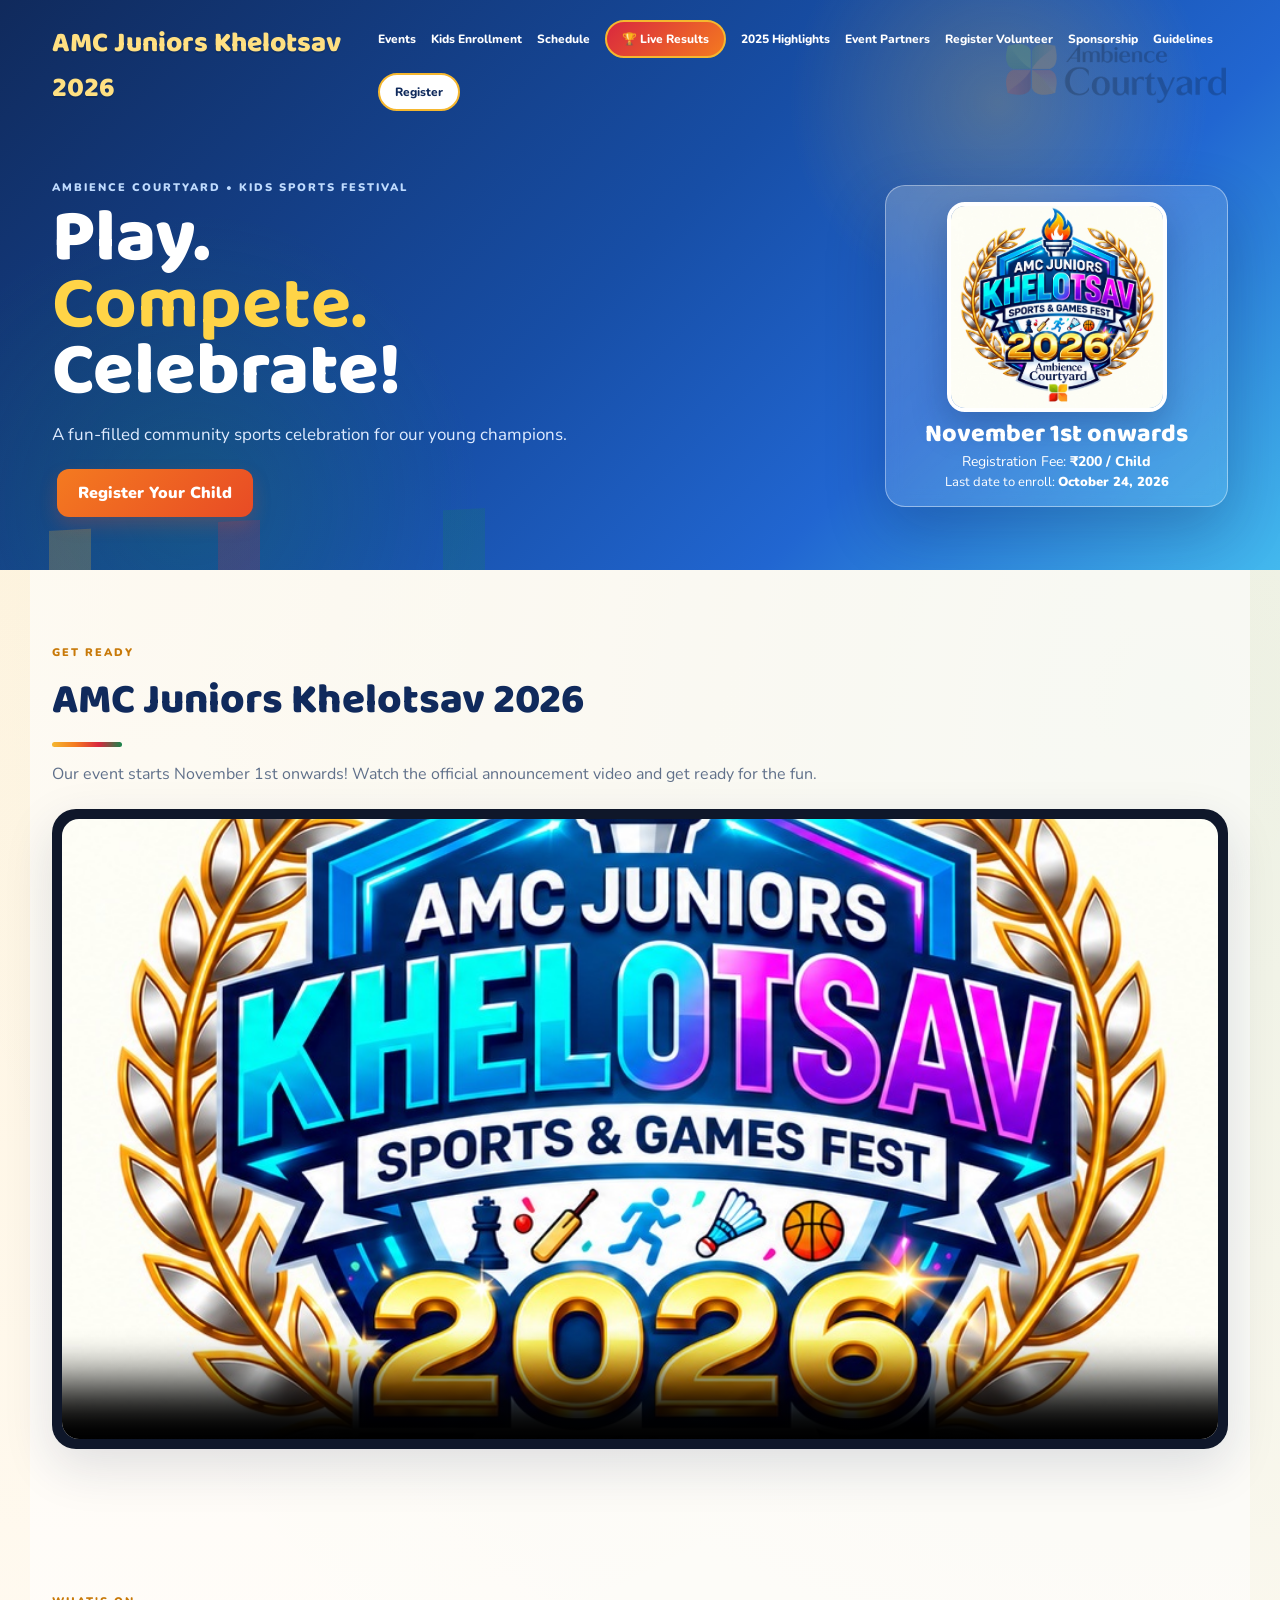
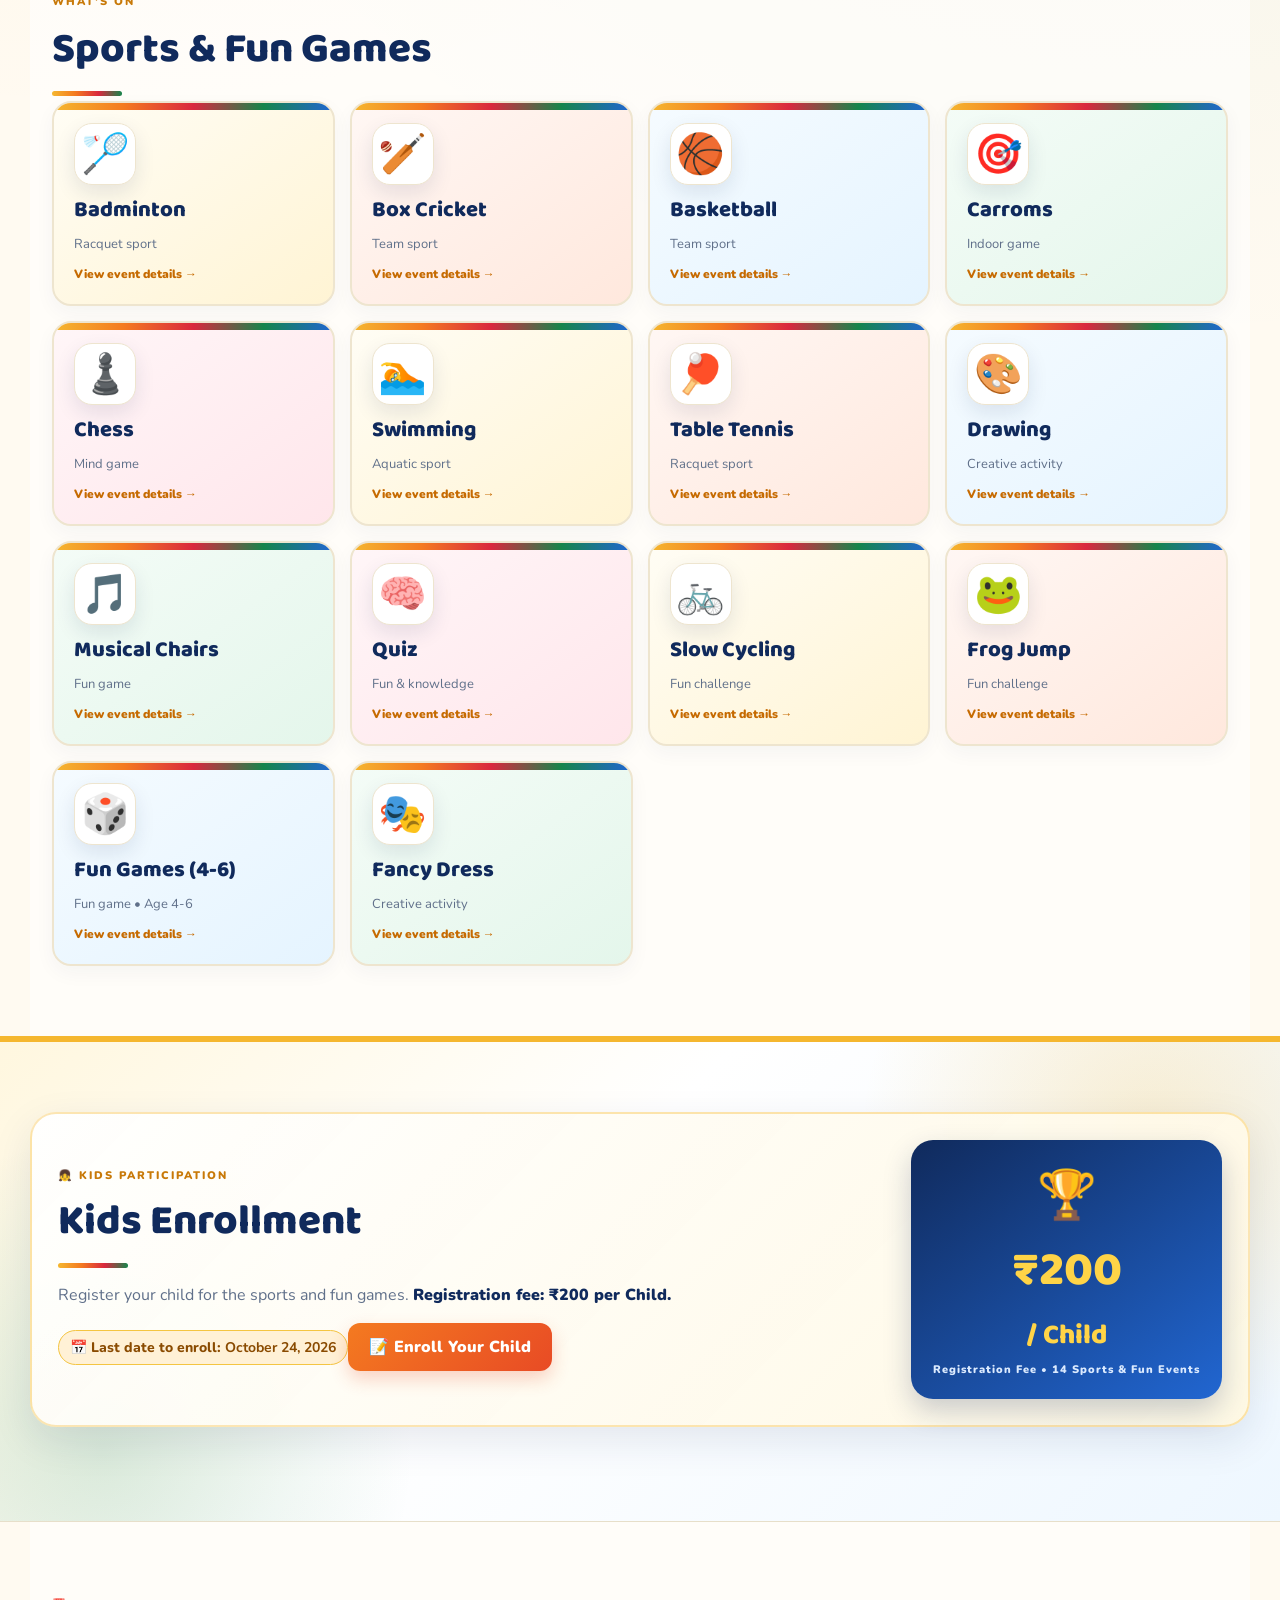
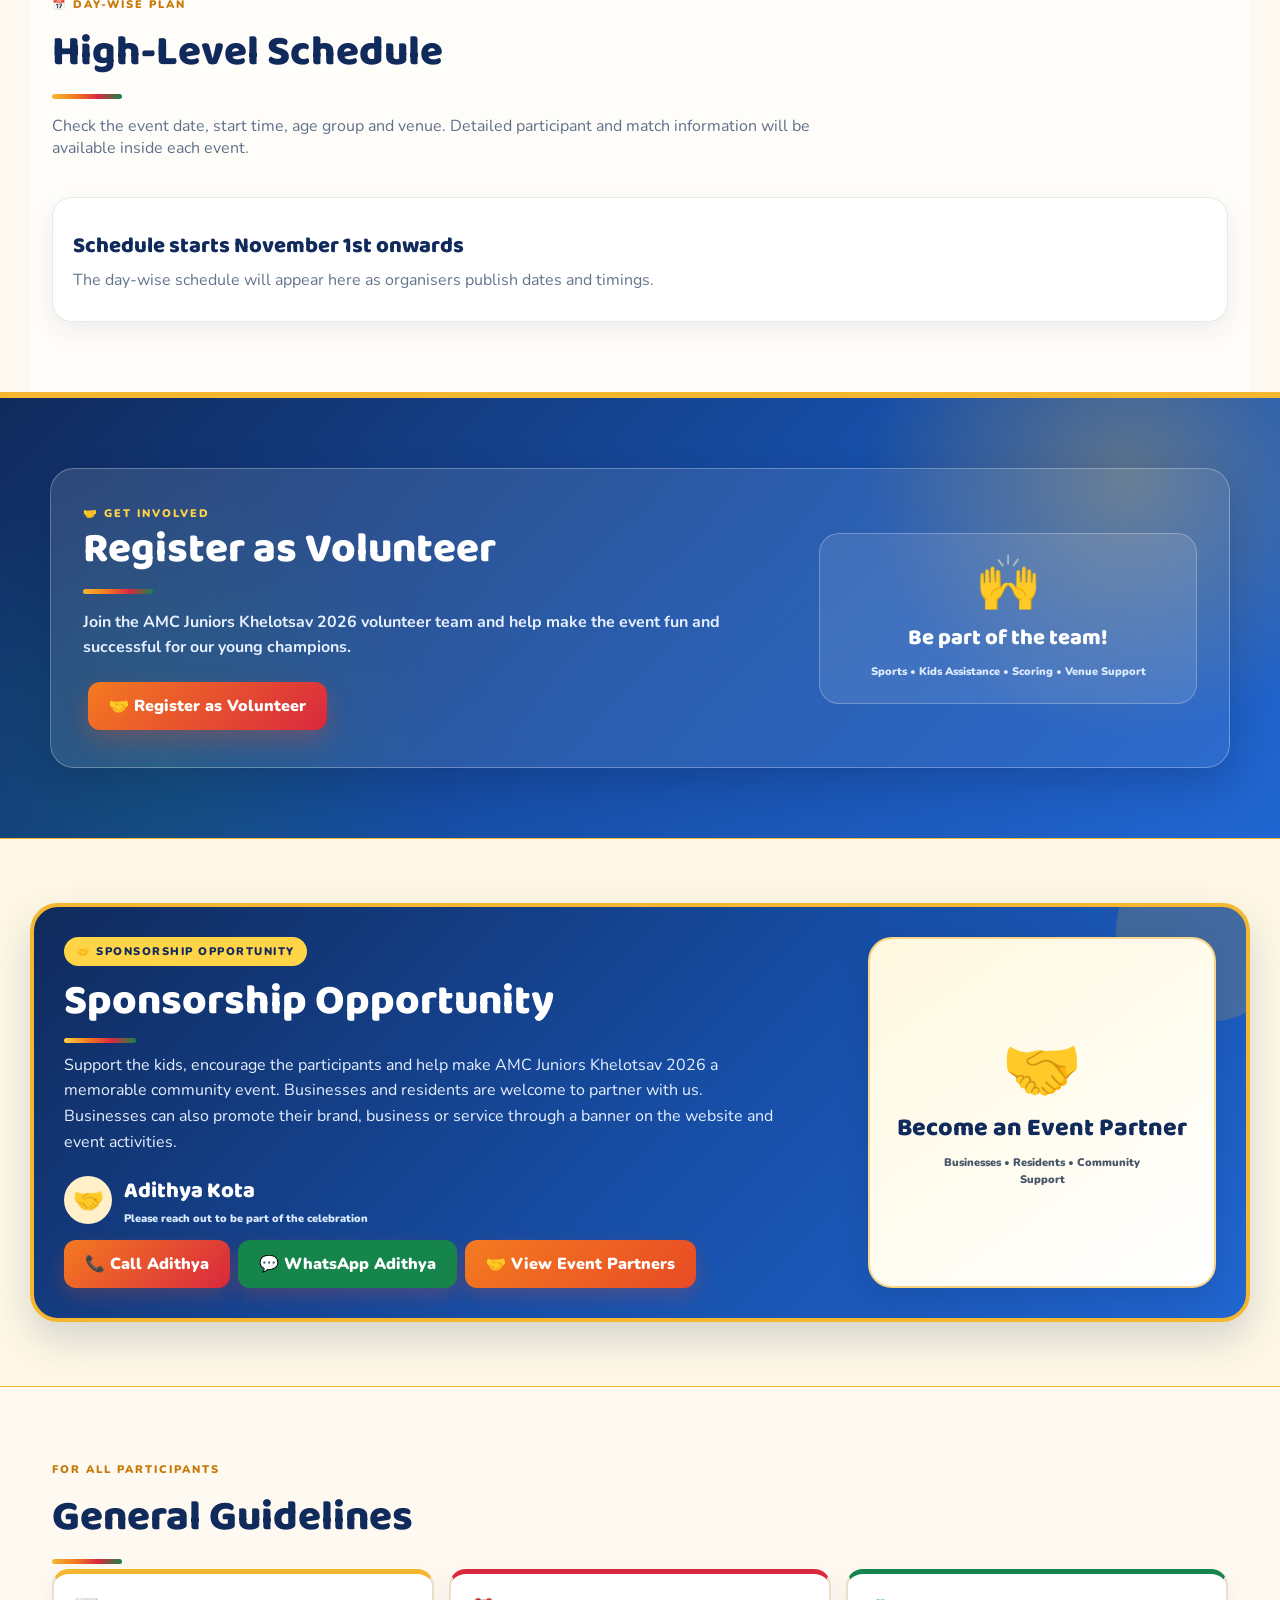
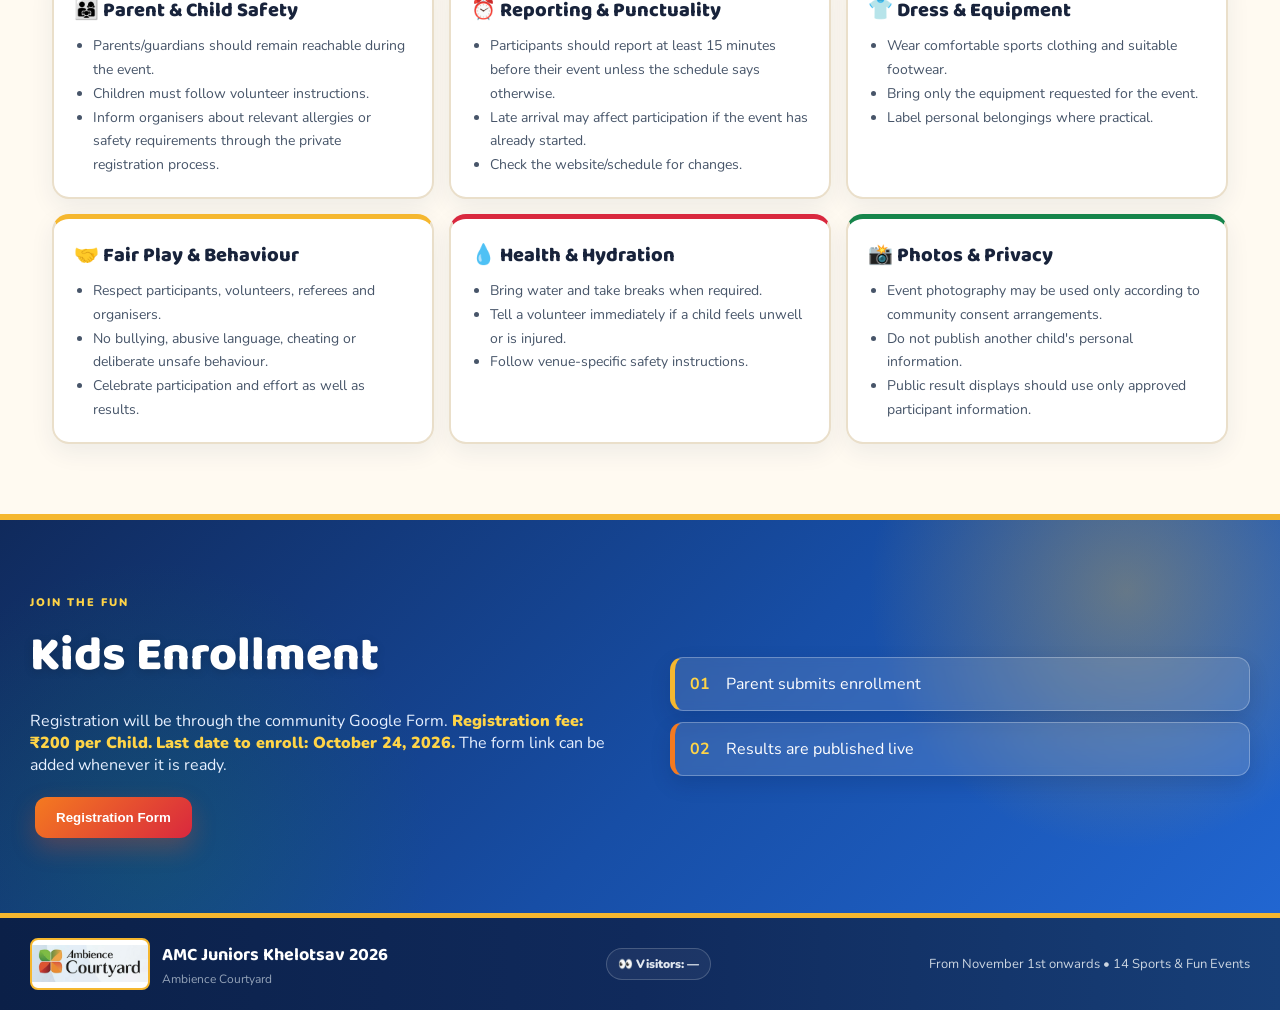
==== index.html @ 3b95ae2a "add preview update" ====
<!doctype html>
<html lang="en"><head>
<link rel="preconnect" href="https://script.google.com" crossorigin>
<link rel="dns-prefetch" href="https://script.google.com"><meta charset="utf-8"><meta name="viewport" content="width=device-width,initial-scale=1">
<link rel="icon" type="image/jpeg" href="assets/event-logo-preview-2026.jpg">
<link rel="apple-touch-icon" href="assets/event-logo-preview-2026.jpg">
<meta name="theme-color" content="#123b73">
<meta property="og:type" content="website">
<meta property="og:site_name" content="AMC Juniors Khelotsav 2026">
<meta property="og:title" content="AMC Juniors Khelotsav 2026">
<meta property="og:description" content="AMC Juniors Khelotsav 2026 — Sports & Games Fest at Ambience Courtyard.">
<meta property="og:image" content="https://ganeshkeethol.github.io/AMC-Juniors-Khelotsav-2026/assets/event-logo-preview-2026.jpg">
<meta property="og:image:type" content="image/jpeg">
<meta property="og:image:alt" content="AMC Juniors Khelotsav 2026 Event Logo">
<meta property="og:image:secure_url" content="https://ganeshkeethol.github.io/AMC-Juniors-Khelotsav-2026/assets/event-logo-preview-2026.jpg">
<meta property="og:image:width" content="1600">
<meta property="og:image:height" content="1130">
<meta property="og:image:alt" content="AMC Juniors Khelotsav 2026 Event Logo">
<meta property="og:image:secure_url" content="https://ganeshkeethol.github.io/AMC-Juniors-Khelotsav-2026/assets/event-logo-preview-2026.jpg">
<meta property="og:image:width" content="1600">
<meta property="og:image:height" content="1130">
<meta name="twitter:card" content="summary_large_image">
<meta name="twitter:title" content="AMC Juniors Khelotsav 2026">
<meta name="twitter:description" content="AMC Juniors Khelotsav 2026 — Sports & Games Fest at Ambience Courtyard.">
<meta name="twitter:image" content="https://ganeshkeethol.github.io/AMC-Juniors-Khelotsav-2026/assets/event-logo-preview-2026.jpg">
<meta name="twitter:image:alt" content="AMC Juniors Khelotsav 2026 Event Logo">
<title>AMC Juniors Khelotsav 2026</title><link rel="stylesheet" href="style.css"><link rel="image_src" href="https://ganeshkeethol.github.io/AMC-Juniors-Khelotsav-2026/assets/event-logo-preview-2026.jpg">
</head>
<body>
<img class="site-floating-logo" src="assets/ambience-courtyard-logo-transparent.png" alt="Ambience Courtyard" aria-hidden="true">
<header class="hero">
<nav><div class="brand"><span>AMC Juniors Khelotsav 2026</span></div><div class="nav">
<a href="#events">Events</a><a href="#enrollments">Kids Enrollment</a><a href="#schedule">Schedule</a><a href="results.html" class="navbtn live-results-nav">🏆 Live Results</a><a href="highlights-2025.html">2025 Highlights</a><a href="partners.html">Event Partners</a><a href="#volunteer-registration">Register Volunteer</a><a href="#sponsorship">Sponsorship</a><a href="#guidelines">Guidelines</a><a href="#register" class="navbtn">Register</a></div><button class="menu-toggle" type="button" aria-label="Open menu" aria-expanded="false" aria-controls="mobile-menu">☰</button></nav>
<div id="mobile-menu" class="mobile-menu" hidden><a href="#events">🎯 Events</a><a href="#enrollments">👧 Kids Enrollment</a><a href="#schedule">📅 Schedule</a><a href="results.html">🏆 Live Results</a><a href="highlights-2025.html">📸 2025 Highlights</a><a href="partners.html">🤝 Event Partners</a><a href="#volunteer-registration">🤝 Register as Volunteer</a><a href="#sponsorship">🏏 Sponsorship</a><a href="#guidelines">🛡️ Guidelines</a><a href="#register">🎟️ Register</a></div>
<div class="hero-inner"><div><p class="eyebrow">AMBIENCE COURTYARD • KIDS SPORTS FESTIVAL</p><h1>Play.<br><b>Compete.</b><br>Celebrate!</h1><p class="lead">A fun-filled community sports celebration for our young champions.</p><div><a class="btn" href="#register">Register Your Child</a></div></div>
<div class="hero-card">
<div class="hero-logo-panel"><img class="hero-logo" src="assets/event-logo.jpg" alt="AMC Juniors Khelotsav event logo"></div>
<div class="hero-info-panel">
<h2 id="event-date-display">From November 1st onwards</h2>
<p class="hero-fee">Registration Fee: <strong><span class="registration-fee-value"></span> / Child</strong></p>
<p class="hero-deadline">Last date to enroll: <strong><span class="enrollment-deadline-value"></span></strong></p>
</div>
</div></div>
</header>
<section class="coming-soon-media"><div class="title"><small>GET READY</small><h2>AMC Juniors Khelotsav 2026</h2><p>Our event starts <span id="event-date-inline">November 1st onwards</span>! Watch the official announcement video and get ready for the fun.</p></div><div class="video-frame"><video autoplay muted loop playsinline controls poster="assets/event-logo.jpg"><source src="assets/coming-soon.mp4" type="video/mp4">Your browser does not support the video tag.</video></div></section>
<main>
<section id="events"><div class="title"><small>WHAT'S ON</small><h2>Sports & Fun Games</h2></div><div id="event-grid" class="grid"></div></section>

<section id="enrollments" class="enrollment-section"><div class="enrollment-banner"><div class="title"><small>👧 KIDS PARTICIPATION</small><h2>Kids Enrollment</h2><p>Register your child for the sports and fun games. <strong class="fee-highlight">Registration fee: <span class="registration-fee-value"></span> per Child.</strong></p><div class="enrollment-deadline">📅 Last date to enroll: <strong class="enrollment-deadline-value"></strong></div><a href="#register" class="btn enrollment-cta">📝 Enroll Your Child</a></div><div class="enrollment-badge"><span>🏆</span><b><span class="registration-fee-value"></span> / Child</b><small>Registration Fee • 14 Sports & Fun Events</small></div></div></section>
<section id="schedule" class="schedule-section">
<div class="title"><small>📅 DAY-WISE PLAN</small><h2>High-Level Schedule</h2><p>Check the event date, start time, age group and venue. Detailed participant and match information will be available inside each event.</p></div>
<div id="schedule-days" class="schedule-days" aria-label="Schedule days"></div>
<div id="schedule-content" class="schedule-content"><div class="schedule-loading">Loading schedule…</div></div>
</section>


<section id="volunteer-registration" class="volunteer-registration-section">
  <div class="volunteer-registration-card">
    <div class="title">
      <small>🤝 GET INVOLVED</small>
      <h2>Register as Volunteer</h2>
      <p>Join the AMC Juniors Khelotsav 2026 volunteer team and help make the event fun and successful for our young champions.</p>
      <a class="btn volunteer-register-btn" href="https://tinyurl.com/volunteerskhelotsav2026" target="_blank" rel="noopener">🤝 Register as Volunteer</a>
    </div>
    <div class="volunteer-registration-badge"><span>🙌</span><b>Be part of the team!</b><small>Sports • Kids Assistance • Scoring • Venue Support</small></div>
  </div>
</section>

<section id="sponsorship" class="sponsorship-section">
  <div class="sponsorship-banner">
    <div class="sponsorship-main">
      <div class="sponsorship-kicker">🤝 SPONSORSHIP OPPORTUNITY</div>
      <h2>Sponsorship Opportunity</h2>
      <p>Support the kids, encourage the participants and help make AMC Juniors Khelotsav 2026 a memorable community event. Businesses and residents are welcome to partner with us. Businesses can also promote their brand, business or service through a banner on the website and event activities.</p>
      <div class="sponsorship-contact"><span class="sponsorship-person-icon">🤝</span><div><strong>Adithya Kota</strong><small>Please reach out to be part of the celebration</small></div></div>
      <div class="sponsorship-actions">
        <a class="btn sponsorship-call" href="tel:+918050076797">📞 Call Adithya</a>
        <a class="btn sponsorship-whatsapp" href="https://wa.me/918050076797?text=Hi%20Adithya%2C%20I%27d%20like%20to%20be%20part%20of%20AMC%20Junior%20Khelotsav%202026%20as%20an%20event%20partner.%20I%27m%20interested%20in%20supporting%20the%20kids%20and%20discussing%20banner%20or%20community%20support%20opportunities." target="_blank" rel="noopener">💬 WhatsApp Adithya</a>
        <a class="btn sponsorship-partners-link" href="partners.html">🤝 View Event Partners</a>
      </div>
    </div>
    <div class="sponsorship-badge"><span>🤝</span><b>Become an Event Partner</b><small>Businesses • Residents • Community Support</small></div>
  </div>
</section>

<section id="guidelines"><div class="title"><small>FOR ALL PARTICIPANTS</small><h2>General Guidelines</h2></div><div id="guideline-grid" class="guide-grid"></div></section>





<section id="register" class="register"><div><small>JOIN THE FUN</small><h2>Kids Enrollment</h2><p>Registration will be through the community Google Form. <strong class="fee-highlight-light">Registration fee: <span class="registration-fee-value"></span> per Child.</strong> <strong class="enrollment-deadline-light">Last date to enroll: <span class="enrollment-deadline-light-value"></span>.</strong> The form link can be added whenever it is ready.</p><button id="form-btn" class="btn">Registration Form</button></div><div class="steps"><div><b>01</b> Parent submits enrollment</div><div><b>02</b> Results are published live</div></div></section>
</main>
<footer><div class="footer-brand"><img src="assets/apartment-logo.jpg" alt="Ambience Courtyard logo"><div><b>AMC Juniors Khelotsav 2026</b><span>Ambience Courtyard</span></div></div><span id="visitor-count" class="visitor-count" aria-label="Site visitor count">👀 Visitors: …</span><span>From <span id="footer-event-date">November 1st onwards</span> • 14 Sports & Fun Events</span></footer>
<script src="config.js"></script><script src="app.js"></script><script>

/* Dynamic registration fee: always reads CONFIG.registrationFee */
(function () {
  function updateRegistrationFee() {
    var fee = (window.CONFIG && window.CONFIG.registrationFee != null)
      ? window.CONFIG.registrationFee
      : 200;
    document.querySelectorAll('.registration-fee-value').forEach(function (el) {
      el.textContent = '₹' + fee;
    });
    document.querySelectorAll('[data-registration-fee]').forEach(function (el) {
      el.textContent = '₹' + fee;
    });
  }
  if (document.readyState === 'loading') {
    document.addEventListener('DOMContentLoaded', updateRegistrationFee);
  } else {
    updateRegistrationFee();
  }
  window.updateRegistrationFee = updateRegistrationFee;
})();

</script>
<script src="visitor-counter.js"></script>
</body></html>
---- style.css ----
@import url('https://fonts.googleapis.com/css2?family=Baloo+2:wght@600;700;800&family=Nunito:wght@500;700;800&display=swap');
:root{--navy:#172554;--blue:#2563eb;--sky:#38bdf8;--orange:#f97316;--yellow:#fde047;--green:#16a34a;--cream:#fffaf0;--ink:#172033;--muted:#64748b;--border:#e2e8f0}
*{box-sizing:border-box}html{scroll-behavior:smooth}body{margin:0;background:var(--cream);color:var(--ink);font-family:Nunito,Arial,sans-serif}a{text-decoration:none;color:inherit}
.hero{background:linear-gradient(135deg,#172554,#2563eb 58%,#38bdf8);color:#fff;overflow:hidden}nav{max-width:1220px;margin:auto;padding:20px 22px;display:flex;justify-content:space-between;align-items:center}.brand{font:800 28px 'Baloo 2';display:flex;align-items:center;gap:10px}.brand img{width:46px;height:46px;object-fit:cover;border-radius:10px;background:#fff}.brand .apartment-brand-logo{width:46px;height:46px;object-fit:contain;border-radius:10px;padding:3px}.brand span{color:var(--yellow)}.nav{display:flex;gap:15px;align-items:center;font-weight:800;font-size:12px;flex-wrap:wrap}.navbtn{background:#fff;color:var(--navy);padding:9px 15px;border-radius:30px}
.hero-inner{max-width:1220px;margin:auto;padding:70px 22px 90px;display:grid;grid-template-columns:1.4fr .6fr;gap:60px;align-items:center}.eyebrow,section small{font-size:11px;letter-spacing:2px;font-weight:900;color:var(--blue)}.hero .eyebrow{color:#bfdbfe}.hero h1{font:800 clamp(58px,8vw,94px)/.82 'Baloo 2';margin:18px 0 24px}.hero h1 b{color:var(--yellow)}.lead{font-size:19px;color:#e0ecff;line-height:1.6;max-width:600px}.btn{display:inline-block;background:var(--orange);color:#fff;border:0;border-radius:12px;padding:13px 21px;font-weight:900;cursor:pointer;margin:5px}.outline{background:transparent;border:1px solid #ffffff66}.hero-card{background:#ffffff18;border:1px solid #ffffff44;border-radius:26px;padding:28px}.cup{font-size:58px}.hero-logo{width:100%;max-width:310px;display:block;margin:0 auto 18px;border-radius:18px;background:#fff}.hero-card h2{font:800 32px 'Baloo 2';margin:5px 0}.hero-card small{color:#bfdbfe}
.coming-soon-media{max-width:1220px;background:#fff}.video-frame{margin-top:24px;background:#0f172a;border-radius:24px;padding:10px;box-shadow:0 18px 50px #17255422;overflow:hidden}.video-frame video{display:block;width:100%;max-height:620px;object-fit:cover;border-radius:17px}section{max-width:1220px;margin:auto;padding:70px 22px}.grey{max-width:none;background:#f1f5f9;padding-left:max(22px,calc((100% - 1220px)/2));padding-right:max(22px,calc((100% - 1220px)/2))}.blue{max-width:none;background:#eff6ff;padding-left:max(22px,calc((100% - 1220px)/2));padding-right:max(22px,calc((100% - 1220px)/2))}.title h2{font:800 42px 'Baloo 2';margin:5px 0}.title p{color:var(--muted);max-width:800px}.grid{display:grid;grid-template-columns:repeat(4,1fr);gap:15px}.card{background:#fff;border:1px solid var(--border);border-radius:19px;padding:20px;box-shadow:0 7px 20px #1725540b}.card .emoji{font-size:39px}.card h3{font:800 22px 'Baloo 2';margin:7px 0}.card p{font-size:13px;color:var(--muted);margin:0}.table{overflow:auto;background:#fff;border:1px solid var(--border);border-radius:17px}.table table{width:100%;border-collapse:collapse;min-width:800px}.table th,.table td{padding:13px 15px;border-bottom:1px solid #edf2f7;text-align:left;font-size:13px}.table th{font-size:10px;letter-spacing:1px;text-transform:uppercase;color:var(--muted);background:#f8fafc}.filters{display:flex;gap:8px;margin-bottom:16px}.filters button{border:1px solid var(--border);background:#fff;padding:8px 14px;border-radius:20px;font-weight:800;cursor:pointer}.filters button.active{background:var(--navy);color:#fff}.guide-grid{display:grid;grid-template-columns:repeat(3,1fr);gap:15px}.guide{background:#fff;border:1px solid var(--border);border-radius:17px;padding:20px}.guide h3{font:800 20px 'Baloo 2';margin:0 0 8px}.guide ul,.rule ul{padding-left:19px;margin:0;color:#475569;font-size:14px;line-height:1.7}.rules-grid{display:grid;grid-template-columns:repeat(2,1fr);gap:15px}.rule{background:#fff;border:1px solid var(--border);border-radius:17px;padding:0;overflow:hidden}.rule summary{list-style:none;cursor:pointer;display:flex;align-items:center;justify-content:space-between;gap:10px;padding:16px 18px;font:800 22px/1.1 'Baloo 2';color:var(--navy);}.rule summary::-webkit-details-marker{display:none}.rule summary::marker{display:none}.rule-summary-title{display:flex;align-items:center;gap:10px;min-width:0}.rule-summary-title>span:last-child{overflow-wrap:anywhere}.rule-summary-icon{width:32px;height:32px;border-radius:50%;display:grid;place-items:center;background:#fff3c4;font-size:17px;flex:0 0 32px}.rule-toggle{width:28px;height:28px;border-radius:50%;display:grid;place-items:center;background:#fff3c4;color:#b86b00;font:900 18px/1 Arial;flex:0 0 28px}.rule[open] .rule-toggle{transform:rotate(45deg)}.rule-body{padding:0 18px 17px}.rule-body ul{margin:0;padding-left:19px;color:#475569;font-size:13px;line-height:1.6}.rule-body .card-link{margin-top:10px}.results-head{display:flex;justify-content:space-between;align-items:center}.live{background:#fee2e2;color:#b91c1c;padding:9px 13px;border-radius:30px;font-size:11px;font-weight:900}.stats{display:grid;grid-template-columns:repeat(4,1fr);gap:13px;margin:20px 0}.stats div{background:#fff;border:1px solid var(--border);border-radius:15px;padding:18px}.stats b{display:block;font:800 28px 'Baloo 2';color:var(--blue)}.stats span{font-size:12px;color:var(--muted)}.register{max-width:none;background:var(--navy);color:#fff;display:grid;grid-template-columns:1fr 1fr;gap:60px;padding-left:max(22px,calc((100% - 1220px)/2));padding-right:max(22px,calc((100% - 1220px)/2))}.register small{color:#93c5fd}.register h2{font:800 48px 'Baloo 2';margin:5px 0}.register p{color:#dbeafe}.steps{display:flex;flex-direction:column;gap:11px;justify-content:center}.steps div{padding:15px;background:#ffffff10;border:1px solid #ffffff20;border-radius:13px}.steps b{color:var(--yellow);margin-right:12px}footer{background:#0f172a;color:#cbd5e1;padding:20px max(22px,calc((100% - 1220px)/2));display:flex;justify-content:space-between;align-items:center;gap:20px;font-size:13px}.footer-brand{display:flex;align-items:center;gap:12px}.footer-brand img{width:120px;height:52px;object-fit:contain;border-radius:8px;background:#fff}.footer-brand div{display:flex;flex-direction:column;gap:2px}.footer-brand b{color:#fff;font-family:'Baloo 2';font-size:18px}.footer-brand span{font-size:12px;color:#94a3b8}
@media(max-width:950px){.nav{display:none}.hero-inner{grid-template-columns:1fr}.grid{grid-template-columns:repeat(2,1fr)}.guide-grid{grid-template-columns:1fr 1fr}.rules-grid{grid-template-columns:1fr}.register{grid-template-columns:1fr}.stats{grid-template-columns:repeat(2,1fr)}}@media(max-width:550px){.brand img{width:38px;height:38px}.brand .apartment-brand-logo{width:38px;height:38px}.brand span{font-size:18px}.hero-logo{max-width:220px}.footer-brand img{width:100px;height:44px}footer{flex-direction:column;align-items:flex-start}.coming-soon-media{padding-top:48px;padding-bottom:48px}.grid,.guide-grid{grid-template-columns:1fr}.hero h1{font-size:52px;line-height:.86;margin:12px 0 18px}.hero .lead{font-size:16px;line-height:1.45;max-width:500px}.hero .eyebrow{font-size:10px;letter-spacing:1.7px}.hero .btn{font-size:14px;padding:11px 18px}.stats{grid-template-columns:1fr}.register h2{font-size:34px}}
.event-card,.event-rule{display:block;color:inherit;position:relative;transition:transform .18s ease,box-shadow .18s ease,border-color .18s ease}.event-card:hover,.event-rule:hover{transform:translateY(-3px);box-shadow:0 12px 28px #17255418;border-color:#93c5fd}.card-link{display:inline-block;margin-top:13px;color:var(--blue);font-size:12px;font-weight:900}.subhero{background:linear-gradient(135deg,#172554,#2563eb 58%,#38bdf8);color:#fff}.subhero nav{max-width:1220px}.back-link{background:#ffffff18;border:1px solid #ffffff44;padding:9px 14px;border-radius:22px;font-weight:900;font-size:13px}.event-hero{max-width:1220px;margin:auto;padding:60px 22px 70px;display:flex;justify-content:space-between;gap:30px;align-items:center}.event-hero h1{font:800 clamp(48px,7vw,78px)/.95 'Baloo 2';margin:10px 0}.event-hero .lead{margin:0}.event-badge{min-width:210px;padding:25px;border-radius:24px;background:#ffffff18;border:1px solid #ffffff44;text-align:center;display:flex;flex-direction:column;gap:5px}.event-badge span{font-size:56px}.event-badge b{font:800 22px 'Baloo 2';color:var(--yellow)}.event-badge small{color:#dbeafe}.spoc-card{display:flex;align-items:center;gap:20px;background:#fff;border:1px solid var(--border);border-radius:20px;padding:22px;box-shadow:0 8px 24px #1725540b}.spoc-icon{width:62px;height:62px;border-radius:50%;display:grid;place-items:center;background:#eff6ff;font-size:30px}.spoc-card h3{font:800 25px 'Baloo 2';margin:0}.spoc-card p{margin:5px 0;color:var(--muted)}.rules-single{display:grid;grid-template-columns:repeat(2,1fr);gap:13px}.rules-single .rule{display:flex;gap:14px;align-items:flex-start}.rules-single .rule>b{width:30px;height:30px;flex:0 0 30px;display:grid;place-items:center;background:#dbeafe;color:var(--blue);border-radius:50%;font-weight:900}.quick-links{display:grid;grid-template-columns:repeat(4,1fr);gap:13px}.quick-links a{background:#fff;border:1px solid var(--border);border-radius:15px;padding:18px;font-weight:900;color:var(--navy)}@media(max-width:700px){.event-hero{flex-direction:column;align-items:flex-start}.event-badge{width:100%}.rules-single,.quick-links{grid-template-columns:1fr}}


.rules-docs-wrap{margin-top:28px;padding:20px;border:1px solid var(--line,#dfe5ee);border-radius:18px;background:#fff}.rules-docs-wrap h3{margin:0 0 12px}.rules-docs{display:grid;gap:12px}.rules-doc{display:flex;align-items:center;gap:14px;padding:14px;border:1px solid #e6eaf0;border-radius:14px;background:#fafbfc}.doc-icon{font-size:28px}.doc-info{display:flex;flex-direction:column;gap:4px;flex:1;min-width:0}.doc-info b{overflow-wrap:anywhere}.doc-info span,.doc-note,.doc-empty{color:#6b7280;font-size:.9rem}.doc-actions{display:flex;gap:8px;flex-wrap:wrap}.doc-btn{display:inline-flex;align-items:center;justify-content:center;padding:9px 14px;border-radius:10px;background:#172554;color:#fff;text-decoration:none;font-weight:700}.doc-btn.secondary{background:#e8eefc;color:#172554}.doc-note{margin:12px 0 0}.doc-empty{padding:12px;border:1px dashed #cfd6e2;border-radius:12px}
@media(max-width:650px){.rules-doc{align-items:flex-start;flex-wrap:wrap}.doc-actions{width:100%}.doc-btn{flex:1}}


.reference-grid{display:grid;grid-template-columns:repeat(auto-fit,minmax(260px,1fr));gap:14px}.reference-card,.reference-row{display:flex;align-items:center;gap:14px;padding:16px;border:1px solid var(--line,#e5e7eb);border-radius:16px;background:#fff;text-decoration:none;color:inherit}.reference-card{justify-content:flex-start}.reference-card>div:nth-child(2),.reference-info{flex:1;min-width:0}.reference-card span,.reference-info span{display:block;color:#6b7280;font-size:.85rem;margin-top:4px}.reference-card strong{white-space:nowrap}.reference-icon{font-size:1.6rem}.references-list{display:grid;gap:12px}.reference-row .doc-btn{white-space:nowrap}.rules-docs-wrap{margin-top:24px}
@media(max-width:700px){.reference-card,.reference-row{align-items:flex-start}.reference-card strong{margin-left:auto}.reference-row .doc-btn{margin-left:auto}}


.volunteer-nav{white-space:nowrap;}
.volunteer-register{display:inline-block;margin-top:12px;}
@media(max-width:800px){.volunteer-nav{display:none;}}


/* Mobile navigation menu */
.hero,.subhero{position:relative}
.hero nav,.hero .hero-inner{position:relative;z-index:2}

.menu-toggle{display:none;border:1px solid #ffffff55;background:#ffffff18;color:#fff;width:44px;height:44px;border-radius:12px;font-size:24px;line-height:1;cursor:pointer;align-items:center;justify-content:center;font-weight:900}
.mobile-menu{display:none;position:absolute;z-index:1000;top:72px;left:16px;right:16px;padding:10px;background:#ffffff;border:1px solid #dbe4ef;border-radius:18px;box-shadow:0 18px 45px #1725542b}
.mobile-menu a{display:block;padding:13px 14px;border-radius:12px;color:#172554;text-decoration:none;font-weight:800;font-size:14px}
.mobile-menu a:hover,.mobile-menu a:focus{background:#eff6ff}
.mobile-menu[hidden]{display:none}
.subnav-actions{display:flex;align-items:center;gap:10px}
@media(max-width:950px){
  .menu-toggle{display:flex}
  nav{position:relative}
  .nav{display:none}
  .mobile-menu:not([hidden]){display:block}
}
@media(max-width:550px){
  .mobile-menu{top:68px;left:10px;right:10px}
  .back-link{font-size:12px;padding:8px 11px}
  .subnav-actions .menu-toggle{width:42px;height:42px}
}


/* =========================================================
   AMC JUNIOR KHELOSTAV — EVENT-LOGO COLOR THEME
   Inspired by the event logo: navy, royal blue, gold,
   saffron/orange, red and green with bright white cards.
   ========================================================= */
:root{
  --navy:#102a5c;
  --royal:#174ea6;
  --blue:#2166d1;
  --sky:#43b9ee;
  --gold:#f5b72f;
  --gold-soft:#fff3c4;
  --saffron:#f47a20;
  --red:#d9283e;
  --green:#16854b;
  --green-soft:#e9f7ef;
  --cream:#fffaf1;
  --ink:#18233b;
  --muted:#60708a;
  --border:#e7dfca;
}

body{
  background:
    radial-gradient(circle at 8% 8%,rgba(245,183,47,.10),transparent 23%),
    radial-gradient(circle at 92% 12%,rgba(22,133,75,.08),transparent 24%),
    var(--cream);
}

.hero,.subhero{
  background:
    radial-gradient(circle at 78% 18%,rgba(245,183,47,.24),transparent 19%),
    radial-gradient(circle at 15% 88%,rgba(22,133,75,.22),transparent 24%),
    linear-gradient(135deg,#102a5c 0%,#174ea6 48%,#2166d1 72%,#43b9ee 100%);
  position:relative;
}
.subhero > *{position:relative;z-index:1;}
.hero::after,.subhero::after{
  content:"";
  position:absolute;
  inset:auto -5% -80px -5%;
  height:150px;
  background:linear-gradient(90deg,transparent 0 8%,rgba(245,183,47,.65) 8% 11%,transparent 11% 20%,rgba(217,40,62,.55) 20% 23%,transparent 23% 36%,rgba(22,133,75,.55) 36% 39%,transparent 39% 100%);
  opacity:.35;
  transform:skewY(-3deg);
  pointer-events:none;
}

.brand span{color:#ffe082;text-shadow:0 2px 0 rgba(0,0,0,.12)}
.hero h1 b{color:#ffd447}
.hero-card{
  background:linear-gradient(145deg,rgba(255,255,255,.20),rgba(255,255,255,.08));
  border:1px solid rgba(255,255,255,.40);
  box-shadow:0 24px 60px rgba(7,25,66,.24);
  backdrop-filter:blur(8px);
}
.hero-logo{border:6px solid #fff;box-shadow:0 15px 35px rgba(7,25,66,.25)}

.btn{
  background:linear-gradient(135deg,#f47a20,#e84b25);
  box-shadow:0 8px 18px rgba(228,75,37,.24);
}
.btn:hover{transform:translateY(-1px);filter:saturate(1.08)}
.outline{box-shadow:none}
.navbtn{border:2px solid #f5b72f;color:#102a5c}

section{position:relative}
section:nth-of-type(odd){background:rgba(255,255,255,.60)}
.grey{background:linear-gradient(135deg,#fff8e8,#f5f8ff)!important}
.blue{background:linear-gradient(135deg,#eef8ff,#eefaf3)!important}
.title small{color:#c87908}
.title h2{color:#102a5c}
.title h2::after{
  content:"";
  display:block;
  width:70px;
  height:5px;
  margin-top:8px;
  border-radius:20px;
  background:linear-gradient(90deg,#f5b72f,#f47a20,#d9283e,#16854b);
}

/* Bright event cards */
.event-card{
  overflow:hidden;
  min-height:190px;
  border:2px solid #eee5cf;
  background:#fff;
}
.event-card::before{
  content:"";
  position:absolute;
  top:0;left:0;right:0;height:7px;
  background:linear-gradient(90deg,#f5b72f,#f47a20,#d9283e,#16854b,#2166d1);
}
.event-card:nth-child(5n+1){background:linear-gradient(145deg,#fffdf5,#fff4d4)}
.event-card:nth-child(5n+2){background:linear-gradient(145deg,#fff7f4,#ffe8dd)}
.event-card:nth-child(5n+3){background:linear-gradient(145deg,#f5fbff,#e5f4ff)}
.event-card:nth-child(5n+4){background:linear-gradient(145deg,#f4fcf7,#e4f6eb)}
.event-card:nth-child(5n+5){background:linear-gradient(145deg,#fff6f8,#ffe6eb)}
.event-card .emoji{display:inline-grid;place-items:center;width:62px;height:62px;border-radius:18px;background:#fff;box-shadow:0 8px 20px rgba(16,42,92,.10);border:1px solid #eee5cf}
.event-card h3{color:#102a5c}
.card-link{color:#c66a00}
.event-card:hover{box-shadow:0 16px 34px rgba(16,42,92,.15);border-color:#f5b72f}

/* Tables */
.table{border:2px solid #eadfca;box-shadow:0 10px 28px rgba(16,42,92,.07)}
.table th{color:#fff;background:linear-gradient(90deg,#102a5c,#174ea6)}
.table tr:nth-child(even) td{background:#fffaf0}
.table tr:hover td{background:#fff4d6}

.filters button.active{background:linear-gradient(135deg,#174ea6,#2166d1);border-color:#174ea6}
.filters button:hover{border-color:#f5b72f;background:#fff8df}

.stats div{border:2px solid #eadfca;background:linear-gradient(145deg,#fff,#fff8e8)}
.stats div:nth-child(2){background:linear-gradient(145deg,#f1fbf5,#e5f6ec)}
.stats div:nth-child(3){background:linear-gradient(145deg,#fff8f2,#ffece1)}
.stats div:nth-child(4){background:linear-gradient(145deg,#f2f8ff,#e4f1ff)}
.stats b{color:#174ea6}

.guide,.rule,.spoc-card,.quick-links a,.reference-card,.reference-row,.rules-docs-wrap{
  border:2px solid #eadfca;
  box-shadow:0 8px 24px rgba(16,42,92,.07);
}
.guide:nth-child(3n+1){border-top:5px solid #f5b72f}
.guide:nth-child(3n+2){border-top:5px solid #d9283e}
.guide:nth-child(3n+3){border-top:5px solid #16854b}
.rule:nth-child(4n+1){border-top:5px solid #2166d1}
.rule:nth-child(4n+2){border-top:5px solid #f47a20}
.rule:nth-child(4n+3){border-top:5px solid #16854b}
.rule:nth-child(4n+4){border-top:5px solid #d9283e}

.live{background:#fff0f2;color:#c51f35;border:1px solid #f4b1bc;box-shadow:0 4px 12px rgba(217,40,62,.10)}

.register{
  background:
    radial-gradient(circle at 90% 20%,rgba(245,183,47,.28),transparent 20%),
    radial-gradient(circle at 10% 80%,rgba(22,133,75,.20),transparent 22%),
    linear-gradient(135deg,#102a5c,#174ea6);
}
.steps div{background:rgba(255,255,255,.10);border-color:rgba(245,183,47,.30)}
.steps div:nth-child(2){border-left:4px solid #f5b72f}
.steps div:nth-child(3){border-left:4px solid #d9283e}
.steps div:nth-child(4){border-left:4px solid #16854b}
.steps b{color:#ffd447}

footer{background:linear-gradient(90deg,#0b2048,#102a5c,#173f78);border-top:5px solid #f5b72f}
.footer-brand img{border:2px solid #f5b72f}

/* Mobile menu */
.mobile-menu{
  background:linear-gradient(145deg,#fffdf8,#f4f9ff);
  border:2px solid #f5b72f;
  box-shadow:0 20px 50px rgba(16,42,92,.24);
}
.mobile-menu a{color:#102a5c;border-left:4px solid transparent}
.mobile-menu a:nth-child(4n+1){border-left-color:#2166d1}
.mobile-menu a:nth-child(4n+2){border-left-color:#f47a20}
.mobile-menu a:nth-child(4n+3){border-left-color:#16854b}
.mobile-menu a:nth-child(4n+4){border-left-color:#d9283e}
.mobile-menu a:hover,.mobile-menu a:focus{background:#fff0c9}
.menu-toggle{background:linear-gradient(135deg,#f5b72f,#f47a20);border-color:#fff;color:#102a5c;box-shadow:0 6px 16px rgba(0,0,0,.16)}

/* Event detail page */
.event-badge{background:linear-gradient(145deg,rgba(245,183,47,.22),rgba(255,255,255,.08));border-color:rgba(245,183,47,.50);box-shadow:0 18px 40px rgba(7,25,66,.20)}
.event-badge b{color:#ffd447}
.spoс-icon,.spoc-icon{background:#fff3c4}
.rules-single .rule>b{background:#fff3c4;color:#c66a00}
.quick-links a:hover{border-color:#f5b72f;transform:translateY(-2px);box-shadow:0 12px 26px rgba(16,42,92,.12)}
.doc-btn{background:linear-gradient(135deg,#174ea6,#2166d1)}
.doc-btn.secondary{background:#fff3c4;color:#8a5a00}
.reference-icon{filter:saturate(1.2)}

@media(max-width:550px){
  .hero-card{padding:20px}
  .hero-logo{border-width:4px}
  .event-card{min-height:165px}
  .table{border-radius:14px}
}

/* Kids Enrollment — prominent event-logo themed section */
.enrollment-section{
  max-width:none;
  padding-left:max(22px,calc((100% - 1220px)/2));
  padding-right:max(22px,calc((100% - 1220px)/2));
  background:
    radial-gradient(circle at 90% 20%,rgba(245,183,47,.22),transparent 24%),
    radial-gradient(circle at 8% 85%,rgba(22,133,75,.16),transparent 25%),
    linear-gradient(135deg,#fff7df 0%,#fff 42%,#eef7ff 100%) !important;
  border-top:6px solid var(--gold);
  border-bottom:1px solid var(--border);
}
.enrollment-banner{display:flex;justify-content:space-between;align-items:center;gap:30px;max-width:1220px;margin:0 auto 24px;padding:26px;border-radius:26px;background:linear-gradient(135deg,rgba(255,255,255,.95),rgba(255,248,226,.92));border:2px solid rgba(245,183,47,.35);box-shadow:0 14px 40px rgba(16,42,92,.10)}
.enrollment-banner .title{flex:1}.enrollment-banner .title h2{margin-top:3px}.enrollment-banner .title h2::after{background:linear-gradient(90deg,var(--gold),var(--saffron),var(--red),var(--green))}
.enrollment-banner .title p{margin-bottom:12px}.enrollment-badge{min-width:190px;padding:22px;border-radius:22px;text-align:center;background:linear-gradient(145deg,#102a5c,#2166d1);color:#fff;box-shadow:0 12px 28px rgba(16,42,92,.22)}
.enrollment-badge span{display:block;font-size:48px;margin-bottom:4px}.enrollment-badge b{display:block;font:800 24px 'Baloo 2';color:#ffd447}.enrollment-badge small{color:#dbeafe;letter-spacing:1px}
.enrollment-cta{margin-left:0}.enrollment-table{max-width:1220px;margin:0 auto}
.enrollment-section .stats{max-width:1220px;margin:20px auto}.enrollment-section .stats div{background:rgba(255,255,255,.92);border-top:4px solid var(--blue)}.enrollment-section .stats div:nth-child(2){border-top-color:var(--green)}.enrollment-section .stats div:nth-child(3){border-top-color:var(--saffron)}.enrollment-section .stats div:nth-child(4){border-top-color:var(--red)}
@media(max-width:700px){.enrollment-banner{flex-direction:column;align-items:stretch;padding:20px}.enrollment-badge{min-width:0}.enrollment-section{padding-left:14px;padding-right:14px}.enrollment-section .title h2{font-size:34px}}

/* Final fix: Kids Enrollment registration section visibility */
section.register{
  background:
    radial-gradient(circle at 88% 18%, rgba(245,183,47,.34), transparent 22%),
    radial-gradient(circle at 12% 82%, rgba(22,133,75,.22), transparent 24%),
    linear-gradient(135deg, #102a5c 0%, #174ea6 55%, #2166d1 100%) !important;
  color:#fff !important;
  border-top:6px solid #f5b72f;
  border-bottom:0;
}
section.register small{color:#ffd447 !important;font-weight:900;letter-spacing:2px}
section.register h2{color:#fff !important;text-shadow:0 2px 10px rgba(0,0,0,.16)}
section.register p{color:#e7f0ff !important}
section.register .steps div{
  color:#fff !important;
  background:rgba(255,255,255,.12) !important;
  border:1px solid rgba(255,255,255,.28) !important;
  box-shadow:0 8px 20px rgba(7,25,66,.16);
  backdrop-filter:blur(4px);
}
section.register .steps div:nth-child(1){border-left:5px solid #f5b72f !important}
section.register .steps div:nth-child(2){border-left:5px solid #f47a20 !important}
section.register .steps div:nth-child(3){border-left:5px solid #d9283e !important}
section.register .steps div:nth-child(4){border-left:5px solid #16854b !important}
section.register .steps b{color:#ffd447 !important}
section.register .btn{background:linear-gradient(135deg,#f47a20,#d9283e) !important;color:#fff !important;box-shadow:0 10px 24px rgba(228,75,37,.30)}

/* Registration fee */
.fee-highlight{color:var(--navy);font-weight:900}
.fee-highlight-light{color:#ffd447;font-weight:900}
.enrollment-badge b{font-size:28px}
.enrollment-badge small{display:block;margin-top:4px}


/* Event Team: one public SPOC contact + name-only volunteer list */
.spoc-card{
  display:grid;
  grid-template-columns:minmax(280px,1.1fr) minmax(220px,.9fr);
  align-items:stretch;
  gap:14px;
  padding:14px;
}
.volunteer-card{
  display:flex;
  align-items:flex-start;
  gap:16px;
  min-width:0;
  background:#fff;
  border:2px solid #eadfca;
  border-radius:18px;
  padding:18px;
  box-shadow:0 6px 18px rgba(16,42,92,.06);
}
.spoc-primary{border-top:5px solid #2166d1}
.spoc-primary .spoc-icon{flex:0 0 58px;width:58px;height:58px}
.volunteer-card .spoc-details{min-width:0;flex:1}
.volunteer-card h3{font:800 23px 'Baloo 2';margin:0 0 3px;color:#102a5c;overflow-wrap:anywhere}
.volunteer-meta{overflow-wrap:anywhere}
.volunteer-actions{display:flex;flex-wrap:wrap;gap:8px;margin-top:10px}
.volunteer-actions a{display:inline-flex;align-items:center;justify-content:center;min-height:38px;padding:8px 13px;border-radius:10px;font-weight:900;font-size:13px}
.volunteer-call{background:#174ea6;color:#fff!important}
.volunteer-whatsapp{background:#16854b;color:#fff!important}
.spoc-badge{display:inline-block;margin-bottom:5px;padding:4px 8px;border-radius:999px;background:#eaf2ff;color:#174ea6;font-size:10px;font-weight:900;letter-spacing:1.2px}
.volunteer-list{background:#fff;border:2px solid #eadfca;border-radius:18px;padding:18px 20px;box-shadow:0 6px 18px rgba(16,42,92,.06);border-top:5px solid #f47a20}
.volunteer-list-title{font:800 20px 'Baloo 2';color:#102a5c;margin-bottom:8px}
.volunteer-list ul{margin:0;padding-left:20px;display:grid;gap:7px}
.volunteer-list li{color:#174ea6;font-weight:800;font-size:15px}
.volunteer-list-empty{margin:0;color:var(--muted);font-size:13px}
.spoc-empty{grid-column:1 / -1;display:flex;align-items:center;gap:20px;background:#fff;border:1px solid var(--border);border-radius:20px;padding:22px;box-shadow:0 8px 24px #1725540b}
.spoc-empty h3{font:800 25px 'Baloo 2';margin:0}.spoc-empty p{margin:5px 0;color:var(--muted)}

@media(max-width:700px){
  .spoc-card{grid-template-columns:1fr;padding:10px;gap:10px}
  .volunteer-card{padding:14px;gap:10px;border-radius:16px}
  .spoc-primary .spoc-icon{flex-basis:46px;width:46px;height:46px;font-size:23px}
  .volunteer-card h3{font-size:20px;line-height:1.05}
  .spoc-badge{font-size:8px;padding:3px 7px}
  .volunteer-actions{display:grid;grid-template-columns:1fr 1fr}
  .volunteer-actions a{width:100%;min-height:38px}
  .volunteer-list{padding:14px 16px;border-radius:16px}
  .volunteer-list-title{font-size:18px;margin-bottom:6px}
  .volunteer-list li{font-size:13px}
}

@media(max-width:420px){
  .volunteer-card{padding:12px}
  .spoc-primary .spoc-icon{display:none}
  .volunteer-actions{grid-template-columns:1fr 1fr}
  .volunteer-actions a{font-size:11px;min-height:34px;padding:7px 6px}
  .volunteer-list{padding:12px 14px}
  .volunteer-list li{font-size:12px}
}

/* Homepage volunteer registration section + live results navigation */
.live-results-nav{background:linear-gradient(135deg,#d9283e,#f47a20)!important;color:#fff!important}
.volunteer-registration-section{padding:54px 5%;background:linear-gradient(135deg,#102a5c 0%,#174ea6 55%,#2166d1 100%);border-top:6px solid #f5b72f}
.volunteer-registration-card{max-width:1180px;margin:0 auto;display:grid;grid-template-columns:1.5fr .8fr;gap:28px;align-items:center;background:rgba(255,255,255,.10);border:1px solid rgba(255,255,255,.24);border-radius:24px;padding:32px;box-shadow:0 12px 30px rgba(7,25,66,.18)}
.volunteer-registration-section small{color:#ffd447!important;font-weight:900;letter-spacing:2px}
.volunteer-registration-section h2{color:#fff!important}
.volunteer-registration-section p{color:#e7f0ff!important}
.volunteer-register-btn{background:linear-gradient(135deg,#f47a20,#d9283e)!important;color:#fff!important}
.volunteer-registration-badge{min-height:170px;display:flex;flex-direction:column;align-items:center;justify-content:center;text-align:center;border-radius:20px;background:rgba(255,255,255,.12);border:1px solid rgba(255,255,255,.25);color:#fff;padding:24px}
.volunteer-registration-badge span{font-size:50px;line-height:1}
.volunteer-registration-badge b{font-size:22px;margin-top:12px}
.volunteer-registration-badge small{color:#fff!important;letter-spacing:0!important;margin-top:8px}
@media(max-width:700px){.volunteer-registration-card{grid-template-columns:1fr;padding:22px}.volunteer-registration-section{padding:38px 16px}.volunteer-registration-badge{min-height:130px}}

/* Final visual correction: Homepage Volunteer Registration matches the event theme */
section.volunteer-registration-section{
  max-width:none !important;
  padding:70px max(22px,calc((100% - 1220px)/2)) !important;
  background:
    radial-gradient(circle at 88% 18%,rgba(245,183,47,.30),transparent 22%),
    radial-gradient(circle at 12% 82%,rgba(22,133,75,.20),transparent 24%),
    linear-gradient(135deg,#102a5c 0%,#174ea6 52%,#2166d1 100%) !important;
  border-top:6px solid #f5b72f !important;
  color:#fff !important;
}
section.volunteer-registration-section .volunteer-registration-card{
  background:linear-gradient(145deg,rgba(255,255,255,.12),rgba(255,255,255,.06)) !important;
  border:1px solid rgba(255,255,255,.28) !important;
  box-shadow:0 14px 36px rgba(7,25,66,.22) !important;
}
section.volunteer-registration-section .title small{
  color:#ffd447 !important;
  font-family:Nunito,Arial,sans-serif !important;
  font-weight:900 !important;
  letter-spacing:2px !important;
}
section.volunteer-registration-section .title h2{
  color:#fff !important;
  font-family:'Baloo 2',Nunito,Arial,sans-serif !important;
  font-weight:800 !important;
  font-size:42px !important;
  line-height:1.05 !important;
  margin:5px 0 10px !important;
}
section.volunteer-registration-section .title h2::after{
  content:"";
  display:block;
  width:70px;
  height:5px;
  margin-top:16px;
  border-radius:8px;
  background:linear-gradient(90deg,#f5b72f,#f47a20,#d9283e,#16854b);
}
section.volunteer-registration-section .title p{
  color:#e7f0ff !important;
  font-family:Nunito,Arial,sans-serif !important;
  font-weight:700 !important;
  line-height:1.6 !important;
}
section.volunteer-registration-section .volunteer-register-btn{
  background:linear-gradient(135deg,#f47a20,#d9283e) !important;
  color:#fff !important;
  font-family:Nunito,Arial,sans-serif !important;
  font-weight:900 !important;
  box-shadow:0 10px 24px rgba(228,75,37,.30) !important;
}
section.volunteer-registration-section .volunteer-registration-badge{
  background:rgba(255,255,255,.10) !important;
  border:1px solid rgba(255,255,255,.25) !important;
  color:#fff !important;
}
section.volunteer-registration-section .volunteer-registration-badge b{
  color:#fff !important;
  font-family:'Baloo 2',Nunito,Arial,sans-serif !important;
  font-weight:800 !important;
}
section.volunteer-registration-section .volunteer-registration-badge small{
  color:#dbeafe !important;
  font-family:Nunito,Arial,sans-serif !important;
}
@media(max-width:700px){
  section.volunteer-registration-section{padding:48px 16px !important}
  section.volunteer-registration-section .title h2{font-size:36px !important}
}

/* Group-game team management */
.teams-grid{display:grid;grid-template-columns:repeat(3,1fr);gap:15px;margin-top:18px}
.team-card{display:flex;gap:14px;align-items:flex-start;background:#fff;border:1px solid var(--border);border-radius:17px;padding:18px;box-shadow:0 7px 20px #1725540b}
.team-card:nth-child(4n+1){border-top:5px solid #2166d1}.team-card:nth-child(4n+2){border-top:5px solid #f47a20}.team-card:nth-child(4n+3){border-top:5px solid #16854b}.team-card:nth-child(4n+4){border-top:5px solid #d9283e}
.team-icon{width:48px;height:48px;display:grid;place-items:center;background:#fff0c9;border-radius:50%;font-size:24px;flex:0 0 48px}
.team-card h3{font:800 21px 'Baloo 2';margin:0;color:#102a5c}.team-card p{margin:3px 0;color:var(--muted);font-size:13px}.team-card-content{min-width:0;flex:1}.team-players{margin-top:10px;padding-top:9px;border-top:1px solid #e5e7eb}.team-players-label{font-weight:800;color:#102a5c;font-size:13px}.team-players ul{margin:5px 0 0;padding-left:20px}.team-players li{margin:3px 0;color:#243b64;font-size:13px;font-weight:700}.team-captain-badge{display:inline-block;margin-left:5px;padding:2px 6px;border-radius:999px;background:#fff0c9;color:#8a5a00;font-size:10px;font-weight:800;vertical-align:middle}.team-no-players{margin-top:8px!important;font-style:italic}.team-empty{background:#fff;border:1px dashed #cbd5e1;border-radius:16px;padding:18px;color:var(--muted)}
@media(max-width:900px){.teams-grid{grid-template-columns:1fr 1fr}}
@media(max-width:620px){.teams-grid{grid-template-columns:1fr}.team-card{padding:15px}.team-card h3{font-size:20px}}

/* Box Cricket sponsorship banner */
.sponsorship-section{max-width:none!important;padding:64px max(22px,calc((100% - 1220px)/2))!important;background:#fff8e6!important;border-top:1px solid #f5b72f;border-bottom:1px solid #f5b72f}
.sponsorship-banner{max-width:1220px;margin:0 auto;display:grid;grid-template-columns:1.45fr .65fr;gap:28px;align-items:stretch;padding:30px;border-radius:28px;background:linear-gradient(135deg,#102a5c 0%,#174ea6 54%,#2166d1 100%);border:4px solid #f5b72f;box-shadow:0 18px 42px rgba(16,42,92,.18);position:relative;overflow:hidden}
.sponsorship-banner:after{content:"";position:absolute;width:180px;height:180px;border-radius:50%;right:-50px;top:-65px;background:rgba(245,183,47,.18);box-shadow:-80px 150px 0 rgba(217,40,62,.10)}
.sponsorship-main{position:relative;z-index:1}.sponsorship-kicker{display:inline-block;color:#102a5c;background:#ffd447;padding:7px 12px;border-radius:999px;font-size:11px;font-weight:900;letter-spacing:1.5px}
.sponsorship-main h2{font:800 42px/1.05 'Baloo 2';color:#fff;margin:14px 0 10px}.sponsorship-main h2:after{content:"";display:block;width:72px;height:5px;margin-top:14px;border-radius:8px;background:linear-gradient(90deg,#ffd447,#f47a20,#d9283e,#16854b)}
.sponsorship-main>p{color:#e7f0ff;font-size:16px;line-height:1.6;max-width:720px;margin:0 0 18px}.sponsorship-contact{display:flex;align-items:center;gap:12px;margin:12px 0 8px;color:#fff}.sponsorship-person-icon{width:48px;height:48px;border-radius:50%;display:grid;place-items:center;background:#fff0c9;font-size:25px}.sponsorship-contact strong{display:block;font:800 22px 'Baloo 2'}.sponsorship-contact small{display:block;color:#dbeafe;margin-top:2px;letter-spacing:0}
.sponsorship-actions{display:flex;flex-wrap:wrap;gap:8px;margin-top:14px}.sponsorship-actions .btn{margin:0}.sponsorship-call{background:linear-gradient(135deg,#f47a20,#d9283e)!important}.sponsorship-whatsapp{background:#16854b!important}
.sponsorship-badge{position:relative;z-index:1;min-height:220px;border-radius:24px;background:linear-gradient(145deg,#fff8df,#fff);border:2px solid rgba(245,183,47,.55);display:flex;flex-direction:column;align-items:center;justify-content:center;text-align:center;padding:24px;box-shadow:0 12px 30px rgba(7,25,66,.12)}.sponsorship-badge span{font-size:64px;line-height:1}.sponsorship-badge b{font:800 25px 'Baloo 2';color:#102a5c;margin-top:8px}.sponsorship-badge small{color:#475569!important;letter-spacing:0!important;line-height:1.5;margin-top:7px;max-width:230px}
@media(max-width:700px){.sponsorship-section{padding:44px 16px!important}.sponsorship-banner{grid-template-columns:1fr;padding:22px;border-radius:22px}.sponsorship-main h2{font-size:35px}.sponsorship-actions{display:grid;grid-template-columns:1fr}.sponsorship-actions .btn{width:100%;text-align:center}.sponsorship-badge{min-height:160px}}

/* High-level homepage schedule */
.schedule-section{background:linear-gradient(180deg,#fffdf6 0%,#fff 100%);}
.schedule-days{display:flex;gap:10px;flex-wrap:wrap;margin:20px 0 18px}
.schedule-day-btn{border:1px solid #d9e2f1;background:#fff;color:#102a5c;padding:10px 17px;border-radius:22px;font-weight:900;cursor:pointer;box-shadow:0 5px 14px rgba(16,42,92,.06)}
.schedule-day-btn.active{background:#102a5c;color:#fff;border-color:#102a5c}
.schedule-content{background:#fff;border:1px solid #e5e7eb;border-radius:20px;overflow:hidden;box-shadow:0 9px 26px rgba(16,42,92,.07)}
.schedule-day-head{display:flex;justify-content:space-between;align-items:center;padding:17px 20px;background:linear-gradient(90deg,#eff6ff,#fff8df);border-bottom:1px solid #e5e7eb}
.schedule-day-head h3{font:800 28px 'Baloo 2';margin:0;color:#102a5c}
.schedule-date{font-weight:900;color:#b45309}
.schedule-list{display:grid}
.schedule-row{display:grid;grid-template-columns:120px 1.3fr 1fr 140px;gap:15px;align-items:center;padding:16px 20px;border-bottom:1px solid #edf2f7}
.schedule-row:last-child{border-bottom:0}
.schedule-time{font:800 20px 'Baloo 2';color:#174ea6}
.schedule-event{display:flex;flex-direction:column;gap:2px}.schedule-event b{font:800 18px 'Baloo 2';color:#102a5c}.schedule-event span{font-size:13px;color:#64748b}
.schedule-venue{font-size:13px;color:#475569}.schedule-status{justify-self:end;font-size:11px;font-weight:900;color:#166534;background:#dcfce7;border-radius:16px;padding:7px 10px}
.schedule-loading,.schedule-empty{padding:30px 20px;color:#64748b;display:flex;flex-direction:column;gap:5px}.schedule-empty b{font:800 22px 'Baloo 2';color:#102a5c}
@media(max-width:700px){.schedule-row{grid-template-columns:1fr 1fr;gap:8px;padding:14px}.schedule-time{font-size:18px}.schedule-event{grid-column:2}.schedule-venue{grid-column:1}.schedule-status{grid-column:2;justify-self:start}.schedule-day-head{padding:15px}.schedule-day-head h3{font-size:24px}}

/* Compact mobile layout: reduce scrolling while keeping text readable */
@media (max-width: 700px){
  section{padding:44px 14px;}
  .title h2{font-size:34px;}
  .title p{font-size:13px;line-height:1.45;}
  .card{padding:15px;}
  .card .emoji{font-size:32px;}
  .card h3{font-size:18px;margin:5px 0 3px;line-height:1.08;}
  .card p{font-size:11.5px;line-height:1.3;}
  .card-link{margin-top:8px;font-size:10.5px;}

  /* Homepage event cards: two across on mobile */
  #events .grid{grid-template-columns:repeat(2,minmax(0,1fr));gap:10px;}
  #events .event-card{min-height:0;height:100%;}

  /* Other homepage card groups: two across to reduce page length */
  #guidelines .guide-grid{grid-template-columns:repeat(2,minmax(0,1fr));gap:10px;}
  #guidelines .guide{padding:13px;border-radius:14px;}
  #guidelines .guide h3{font-size:16px;line-height:1.12;margin-bottom:5px;}
  #guidelines .guide ul{padding-left:15px;font-size:11.5px;line-height:1.4;}

  #rules .rules-grid{grid-template-columns:repeat(2,minmax(0,1fr));gap:10px;}
  #rules .rule{padding:14px;border-radius:14px;}
  #rules .rule h3{font-size:17px;line-height:1.1;}
  #rules .rule ul{font-size:11.5px;line-height:1.4;padding-left:15px;}
  #rules .card-link{font-size:10.5px;}

  /* Homepage schedule controls stay compact */
  .schedule-days{display:grid;grid-template-columns:repeat(3,minmax(0,1fr));gap:7px;}
  .schedule-day-btn{width:100%;padding:9px 7px;font-size:12px;}
  .schedule-content{border-radius:15px;}
  .schedule-row{padding:11px 12px;gap:6px;}
  .schedule-time{font-size:16px;}
  .schedule-event b{font-size:16px;}
  .schedule-event span,.schedule-venue{font-size:11.5px;}
  .schedule-status{font-size:9.5px;padding:5px 7px;}

  /* Enrollment/registration area */
  .enrollment-banner{padding:17px;border-radius:20px;gap:16px;}
  .enrollment-badge{padding:16px;border-radius:18px;}
  .enrollment-badge span{font-size:38px;}
  .enrollment-badge b{font-size:23px;}
  section.register{padding-top:44px;padding-bottom:44px;}
  section.register .steps{display:grid;grid-template-columns:repeat(2,minmax(0,1fr));gap:8px;}
  section.register .steps div{padding:11px 10px;font-size:12px;line-height:1.35;}
  section.register .steps b{margin-right:7px;}

  /* Event page: compact card groups */
  .event-hero{padding:42px 14px 48px;gap:18px;}
  .event-hero h1{font-size:50px;}
  .event-badge{min-width:0;padding:17px;width:100%;}
  .event-badge span{font-size:45px;}
  .event-badge b{font-size:20px;}
  .rules-single{grid-template-columns:repeat(2,minmax(0,1fr));gap:9px;}
  .rules-single .rule{padding:12px;gap:9px;}
  .rules-single .rule>b{width:24px;height:24px;flex-basis:24px;font-size:11px;}
  .rules-single .rule span{font-size:11.5px;line-height:1.4;}
  .quick-links{grid-template-columns:repeat(2,minmax(0,1fr));gap:9px;}
  .quick-links a{padding:13px;font-size:12px;border-radius:13px;}
  .stats{grid-template-columns:repeat(2,minmax(0,1fr));gap:9px;}
  .stats div{padding:12px;}
  .stats b{font-size:24px;}
  .teams-grid{grid-template-columns:repeat(2,minmax(0,1fr));gap:9px;}
  .team-card{padding:12px;gap:9px;border-radius:14px;}
  .team-card .team-icon{font-size:22px;}
  .team-card h3{font-size:17px;line-height:1.1;}
  .team-card p,.team-players li{font-size:11px;line-height:1.3;}
  .team-players{margin-top:7px;padding-top:7px;}
  .team-players-label{font-size:11px;}
  .team-players ul{padding-left:15px;margin-top:3px;}
  .rules-docs-wrap{padding:14px;margin-top:18px;}
  .rules-docs-wrap h3{font-size:18px;}
  .doc-note{font-size:11.5px;line-height:1.4;}

  /* Keep volunteer contact cards readable; use the existing one-column layout */
  .volunteer-card{padding:13px;}
}

@media (max-width: 420px){
  section{padding:38px 12px;}
  .title h2{font-size:31px;}
  #events .grid{gap:8px;}
  #events .event-card{padding:12px;}
  #events .event-card .emoji{font-size:29px;}
  #events .event-card h3{font-size:16px;}
  #events .event-card p{font-size:10.5px;}
  #events .event-card .card-link{font-size:9.5px;}
  #guidelines .guide h3,#rules .rule h3{font-size:15px;}
  #guidelines .guide ul,#rules .rule ul,.rules-single .rule span{font-size:10.5px;}
  .schedule-days{grid-template-columns:repeat(3,1fr);}
  .schedule-day-btn{font-size:11px;padding:8px 4px;}
  .teams-grid{grid-template-columns:1fr 1fr;}
  .quick-links{grid-template-columns:1fr 1fr;}
}


/* MOBILE TWO-COLUMN COMPACT SECTIONS — homepage + event pages */
@media (max-width:700px){
  /* Kids Enrollment: keep the main message and fee badge side-by-side */
  .enrollment-banner{
    display:grid !important;
    grid-template-columns:minmax(0,1.2fr) minmax(0,.8fr) !important;
    gap:10px !important;
    align-items:stretch !important;
    padding:14px !important;
    border-radius:18px !important;
  }
  .enrollment-banner .title h2{font-size:28px !important;line-height:1.05 !important}
  .enrollment-banner .title p{font-size:11.5px !important;line-height:1.35 !important}
  .enrollment-cta{font-size:10.5px !important;padding:8px 9px !important}
  .enrollment-badge{min-width:0 !important;padding:12px !important;border-radius:16px !important}
  .enrollment-badge span{font-size:34px !important}
  .enrollment-badge b{font-size:19px !important;line-height:1.1 !important}
  .enrollment-badge small{font-size:9.5px !important;line-height:1.25 !important}

  /* Homepage volunteer registration: text + badge in two columns */
  section.volunteer-registration-section{padding:42px 14px !important}
  section.volunteer-registration-section .volunteer-registration-card{
    display:grid !important;
    grid-template-columns:minmax(0,1.2fr) minmax(0,.8fr) !important;
    gap:10px !important;
    align-items:stretch !important;
    padding:14px !important;
    border-radius:18px !important;
  }
  section.volunteer-registration-section .title h2{font-size:28px !important;line-height:1.05 !important}
  section.volunteer-registration-section .title p{font-size:11.5px !important;line-height:1.35 !important}
  .volunteer-register-btn{font-size:10.5px !important;padding:8px 9px !important}
  .volunteer-registration-badge{
    min-height:0 !important;
    padding:12px !important;
    border-radius:16px !important;
  }
  .volunteer-registration-badge span{font-size:34px !important}
  .volunteer-registration-badge b{font-size:17px !important;line-height:1.1 !important}
  .volunteer-registration-badge small{font-size:9.5px !important;line-height:1.25 !important}

  /* Sponsorship: main offer + Kids Box Cricket badge side-by-side */
  .sponsorship-section{padding:42px 14px !important}
  .sponsorship-banner{
    display:grid !important;
    grid-template-columns:minmax(0,1.2fr) minmax(0,.8fr) !important;
    gap:10px !important;
    align-items:stretch !important;
    padding:14px !important;
    border-radius:18px !important;
  }
  .sponsorship-kicker{font-size:8.5px !important;padding:5px 7px !important;letter-spacing:1px !important}
  .sponsorship-main h2{font-size:25px !important;line-height:1.05 !important;margin:9px 0 7px !important}
  .sponsorship-main p{font-size:10.5px !important;line-height:1.35 !important}
  .sponsorship-contact{gap:7px !important;margin-top:8px !important}
  .sponsorship-contact strong{font-size:13px !important}
  .sponsorship-contact small{font-size:9.5px !important;line-height:1.25 !important}
  .sponsorship-actions{display:grid !important;grid-template-columns:repeat(2,minmax(0,1fr)) !important;gap:6px !important}
  .sponsorship-actions .btn{width:100% !important;font-size:9.5px !important;padding:8px 5px !important}
  .sponsorship-badge{min-height:0 !important;padding:12px !important;border-radius:16px !important}
  .sponsorship-badge span{font-size:34px !important}
  .sponsorship-badge b{font-size:16px !important;line-height:1.1 !important}
  .sponsorship-badge small{font-size:9.5px !important;line-height:1.25 !important}

  /* Bottom registration CTA: two-column layout + two-column steps */
  section#register.register{
    grid-template-columns:minmax(0,1.1fr) minmax(0,.9fr) !important;
    gap:12px !important;
    padding:28px 14px !important;
  }
  section#register.register h2{font-size:30px !important;line-height:1.05 !important}
  section#register.register p{font-size:11.5px !important;line-height:1.35 !important}
  section#register.register .steps{display:grid !important;grid-template-columns:repeat(2,minmax(0,1fr)) !important;gap:7px !important}
  section#register.register .steps div{padding:9px !important;font-size:10px !important;line-height:1.25 !important}

  /* Event page Event Team: two volunteer cards per row */
  #spoc-card.spoc-card{
    display:grid !important;
    grid-template-columns:repeat(2,minmax(0,1fr)) !important;
    gap:10px !important;
    align-items:stretch !important;
  }
  #spoc-card .volunteer-card{
    display:flex !important;
    padding:11px !important;
    gap:8px !important;
    border-radius:14px !important;
  }
  #spoc-card .volunteer-card .spoc-icon{
    flex:0 0 38px !important;
    width:38px !important;
    height:38px !important;
    font-size:19px !important;
  }
  #spoc-card .volunteer-card h3{font-size:17px !important;line-height:1.05 !important}
  #spoc-card .volunteer-meta{font-size:10px !important;line-height:1.25 !important}
  #spoc-card .volunteer-actions{display:grid !important;grid-template-columns:repeat(2,minmax(0,1fr)) !important;gap:4px !important}
  #spoc-card .volunteer-actions a{min-height:30px !important;padding:5px 4px !important;font-size:9px !important}

  /* Event-page utility cards stay compact */
  .rules-single,.quick-links{grid-template-columns:repeat(2,minmax(0,1fr)) !important;gap:8px !important}
  .quick-links a{padding:12px !important;font-size:11px !important}
}

@media (max-width:380px){
  .enrollment-banner,.volunteer-registration-card,.sponsorship-banner{gap:8px !important;padding:11px !important}
  .enrollment-banner .title h2,
  section.volunteer-registration-section .title h2{font-size:25px !important}
  .sponsorship-main h2{font-size:22px !important}
  .enrollment-badge b{font-size:17px !important}
  .volunteer-registration-badge b,.sponsorship-badge b{font-size:14px !important}
  #spoc-card .volunteer-card{padding:9px !important;gap:6px !important}
  #spoc-card .volunteer-card .spoc-icon{display:none !important}
}

/* =========================================================
   BETTER MOBILE UI — keep compact without squeezing content
   ========================================================= */
@media (max-width:700px){
  /* General rhythm: tighter, but still breathable */
  section{padding:40px 14px !important;}
  .title{margin-bottom:14px}
  .title h2{font-size:32px !important;line-height:1.05 !important}
  .title p{font-size:12px !important;line-height:1.45 !important}

  /* Event cards: keep the requested 2-column layout, but make it feel like a
     proper mobile tile rather than two desktop cards squeezed together. */
  #events .grid{grid-template-columns:repeat(2,minmax(0,1fr)) !important;gap:10px !important}
  #events .event-card{
    min-height:148px !important;
    padding:13px 12px 12px !important;
    border-radius:16px !important;
    display:flex !important;
    flex-direction:column !important;
    justify-content:flex-start !important;
  }
  #events .event-card .emoji{
    width:46px !important;height:46px !important;font-size:25px !important;
    border-radius:14px !important;margin-bottom:7px !important;
  }
  #events .event-card h3{font-size:16px !important;line-height:1.05 !important;margin:0 0 4px !important}
  #events .event-card p{font-size:10.5px !important;line-height:1.3 !important;margin:0 !important}
  #events .event-card .card-link{margin-top:auto;padding-top:8px;font-size:10px !important}

  /* Kids Enrollment: one clean compact banner. The fee becomes a horizontal
     info chip instead of a second tall card. */
  .enrollment-banner{
    display:block !important;
    padding:18px !important;
    border-radius:20px !important;
  }
  .enrollment-banner .title h2{font-size:31px !important;line-height:1.05 !important}
  .enrollment-banner .title p{font-size:12px !important;line-height:1.45 !important}
  .enrollment-badge{
    min-width:0 !important;
    margin-top:12px !important;
    min-height:0 !important;
    padding:10px 13px !important;
    border-radius:14px !important;
    display:flex !important;
    align-items:center !important;
    justify-content:flex-start !important;
    gap:9px !important;
    text-align:left !important;
  }
  .enrollment-badge span{font-size:26px !important;margin:0 !important;display:inline !important}
  .enrollment-badge b{font-size:19px !important;line-height:1 !important}
  .enrollment-badge small{font-size:9.5px !important;line-height:1.2 !important;margin:0 0 0 auto !important;text-align:right !important}
  .enrollment-cta{margin-top:10px !important;width:100% !important;text-align:center !important}

  /* Volunteer registration: full-width panel with a compact footer strip. */
  section.volunteer-registration-section{padding:40px 14px !important}
  section.volunteer-registration-section .volunteer-registration-card{
    display:block !important;
    padding:18px !important;
    border-radius:20px !important;
  }
  section.volunteer-registration-section .title h2{font-size:31px !important;line-height:1.05 !important}
  section.volunteer-registration-section .title p{font-size:12px !important;line-height:1.45 !important}
  section.volunteer-registration-section .volunteer-register-btn{
    width:100% !important;text-align:center !important;margin-top:10px !important
  }
  section.volunteer-registration-section .volunteer-registration-badge{
    min-height:0 !important;
    margin-top:10px !important;
    padding:9px 11px !important;
    border-radius:13px !important;
    flex-direction:row !important;
    gap:8px !important;
    justify-content:flex-start !important;
  }
  section.volunteer-registration-section .volunteer-registration-badge span{font-size:27px !important}
  section.volunteer-registration-section .volunteer-registration-badge b{font-size:14px !important;line-height:1.05 !important}
  section.volunteer-registration-section .volunteer-registration-badge small{font-size:9.5px !important;line-height:1.2 !important;margin-left:auto !important;text-align:right !important}

  /* Sponsorship: retain the strong banner look, but avoid a cramped 2-column
     split. Contact + actions stay readable and compact. */
  .sponsorship-section{padding:40px 14px !important}
  .sponsorship-banner{
    display:block !important;
    padding:18px !important;
    border-radius:20px !important;
    border-width:3px !important;
  }
  .sponsorship-main h2{font-size:29px !important;line-height:1.03 !important;margin:10px 0 8px !important}
  .sponsorship-main>p{font-size:11.5px !important;line-height:1.42 !important;margin-bottom:12px !important}
  .sponsorship-contact{margin:10px 0 8px !important}
  .sponsorship-contact strong{font-size:18px !important}
  .sponsorship-contact small{font-size:9.5px !important;line-height:1.2 !important}
  .sponsorship-actions{display:grid !important;grid-template-columns:repeat(2,minmax(0,1fr)) !important;gap:7px !important}
  .sponsorship-actions .btn{width:100% !important;min-height:39px !important;font-size:10.5px !important;padding:8px 6px !important}
  .sponsorship-badge{
    min-height:0 !important;
    margin-top:11px !important;
    padding:10px 12px !important;
    border-radius:14px !important;
    display:flex !important;
    flex-direction:row !important;
    align-items:center !important;
    justify-content:flex-start !important;
    gap:8px !important;
    text-align:left !important;
  }
  .sponsorship-badge span{font-size:29px !important}
  .sponsorship-badge b{font-size:17px !important;line-height:1.05 !important;margin:0 !important}
  .sponsorship-badge small{font-size:9.5px !important;line-height:1.15 !important;margin:0 0 0 auto !important;text-align:right !important}

  /* Home-page schedule: compact but clear, with time as the visual anchor. */
  #schedule{padding-top:38px !important;padding-bottom:38px !important}
  .schedule-day-head{padding:13px 14px !important}
  .schedule-day-head h3{font-size:22px !important}
  .schedule-date{font-size:11px !important}
  .schedule-row{
    grid-template-columns:72px minmax(0,1fr) !important;
    gap:4px 9px !important;
    padding:11px 12px !important;
  }
  .schedule-time{grid-column:1 !important;grid-row:1 / span 2 !important;font-size:15px !important;align-self:start !important}
  .schedule-event{grid-column:2 !important;grid-row:1 !important}
  .schedule-venue{grid-column:2 !important;grid-row:2 !important;font-size:10.5px !important}
  .schedule-status{grid-column:1 !important;grid-row:2 !important;justify-self:start !important;align-self:end !important;font-size:8.5px !important;padding:4px 6px !important}
  .schedule-event b{font-size:15px !important}
  .schedule-event span{font-size:10.5px !important}

  /* Homepage guidance/rules: 2 columns only for simple informational cards. */
  #guidelines .guide-grid,#rules .rules-grid{grid-template-columns:repeat(2,minmax(0,1fr)) !important;gap:9px !important}
  #guidelines .guide,#rules .rule{padding:0 !important;border-radius:14px !important}
  #guidelines .guide h3{font-size:15px !important;line-height:1.08 !important}
  #rules .rule summary{font-size:15px !important;line-height:1.1 !important;padding:11px 12px !important;}
  #rules .rule-body{padding:0 12px 12px !important;}
  #rules .rule-body ul{font-size:10.5px !important;line-height:1.35 !important;}
  #guidelines .guide ul{font-size:10.5px !important;line-height:1.35 !important;padding-left:14px !important}

  /* Bottom registration: main CTA first, then compact 2x2 steps. */
  section#register.register{
    display:block !important;
    padding:34px 14px !important;
  }
  section#register.register h2{font-size:33px !important;line-height:1.05 !important}
  section#register.register p{font-size:11.5px !important;line-height:1.4 !important}
  section#register.register .steps{display:grid !important;grid-template-columns:repeat(2,minmax(0,1fr)) !important;gap:8px !important;margin-top:16px !important}
  section#register.register .steps div{padding:10px !important;font-size:10.5px !important;line-height:1.3 !important}

  /* Event pages: two volunteer cards, but each card is designed for narrow width. */
  #spoc-card.spoc-card{display:grid !important;grid-template-columns:repeat(2,minmax(0,1fr)) !important;gap:9px !important;padding:0 !important;background:transparent !important;border:0 !important;box-shadow:none !important}
  #spoc-card .volunteer-card{
    display:block !important;
    padding:11px !important;
    border-radius:15px !important;
    background:#fff !important;
  }
  #spoc-card .volunteer-card .spoc-icon{display:grid !important;flex:none !important;width:34px !important;height:34px !important;font-size:17px !important;margin-bottom:6px !important}
  #spoc-card .volunteer-card h3{font-size:15px !important;line-height:1.08 !important;margin-bottom:4px !important}
  #spoc-card .volunteer-meta{font-size:9.5px !important;line-height:1.25 !important}
  #spoc-card .volunteer-actions{display:grid !important;grid-template-columns:repeat(2,minmax(0,1fr)) !important;gap:4px !important;margin-top:8px !important}
  #spoc-card .volunteer-actions a{min-height:30px !important;padding:5px 3px !important;font-size:8.5px !important;border-radius:8px !important}

  /* Team cards: keep 2 columns, but make player lists compact and scannable. */
  .teams-grid{grid-template-columns:repeat(2,minmax(0,1fr)) !important;gap:9px !important}
  .team-card{display:block !important;padding:11px !important;border-radius:14px !important}
  .team-card .team-icon{width:36px !important;height:36px !important;font-size:18px !important;margin-bottom:7px !important}
  .team-card h3{font-size:15px !important;line-height:1.08 !important}
  .team-card p,.team-players li{font-size:9.5px !important;line-height:1.28 !important}
  .team-players{margin-top:7px !important;padding-top:7px !important}
  .team-players-label{font-size:9.5px !important}
  .team-players ul{padding-left:14px !important;margin-top:3px !important}

  /* Event-page quick links and stats: compact, but not tiny. */
  .stats{grid-template-columns:repeat(2,minmax(0,1fr)) !important;gap:8px !important}
  .stats div{padding:11px !important;border-radius:13px !important}
  .stats b{font-size:23px !important}
  .stats span{font-size:10px !important}
  .quick-links{grid-template-columns:repeat(2,minmax(0,1fr)) !important;gap:8px !important}
  .quick-links a{padding:11px !important;font-size:10.5px !important;border-radius:13px !important}
  .rules-single{grid-template-columns:repeat(2,minmax(0,1fr)) !important;gap:8px !important}
  .rules-single .rule{padding:10px !important;gap:7px !important}
  .rules-single .rule>b{width:22px !important;height:22px !important;flex-basis:22px !important;font-size:10px !important}
  .rules-single .rule span{font-size:10.5px !important;line-height:1.3 !important}

  /* Keep rule-document cards readable. */
  .rules-docs-wrap{padding:12px !important;border-radius:15px !important}
  .rules-doc{padding:11px !important;gap:9px !important}
  .doc-icon{font-size:22px !important}
  .doc-info b{font-size:11.5px !important}
  .doc-info span{font-size:9.5px !important}
  .doc-btn{padding:7px 10px !important;font-size:10px !important}

  /* Avoid accidental horizontal overflow on small screens. */
  html,body{overflow-x:hidden !important}
}

@media (max-width:380px){
  section{padding-left:11px !important;padding-right:11px !important}
  #events .grid{gap:8px !important}
  #events .event-card{padding:11px 10px !important;min-height:142px !important}
  #events .event-card .emoji{width:42px !important;height:42px !important;font-size:23px !important}
  #events .event-card h3{font-size:15px !important}
  #events .event-card p{font-size:10px !important}
  .enrollment-banner,.volunteer-registration-card,.sponsorship-banner{padding:15px !important}
  .enrollment-banner .title h2,section.volunteer-registration-section .title h2{font-size:28px !important}
  .sponsorship-main h2{font-size:26px !important}
  .schedule-row{grid-template-columns:68px minmax(0,1fr) !important}
  #spoc-card.spoc-card,.teams-grid,.quick-links,.rules-single{gap:7px !important}
  #spoc-card .volunteer-card,.team-card{padding:10px !important}
  #spoc-card .volunteer-card h3,.team-card h3{font-size:14px !important}
}



/* Event-page section navigation */
.event-section-nav{
  max-width:1220px;
  margin:0 auto;
  padding:10px 22px 14px;
  display:flex;
  gap:8px;
  flex-wrap:wrap;
  align-items:center;
  position:sticky;
  top:0;
  z-index:900;
}
.event-section-nav a{
  display:inline-flex;
  align-items:center;
  min-height:36px;
  padding:8px 12px;
  border-radius:999px;
  background:#ffffff18;
  color:#fff;
  border:1px solid #ffffff30;
  font-size:12px;
  font-weight:900;
  white-space:nowrap;
  text-decoration:none;
  backdrop-filter:blur(8px);
}
.event-section-nav a:hover,.event-section-nav a:focus{background:#ffffff2b}
.mobile-menu-section-label{
  grid-column:1/-1;
  padding:5px 4px 2px;
  font-size:10px;
  font-weight:900;
  letter-spacing:1.5px;
  color:#64748b;
  text-transform:uppercase;
}
.mobile-menu a[hidden]{display:none !important}
#event-team,#event-rules,#participants,#teams-section,#event-schedule,#results,#event-links{scroll-margin-top:80px}
@media(max-width:700px){
  .event-section-nav{display:none}
}

/* =========================================================
   FLOATING MOBILE MENU
   Keeps navigation available while scrolling without taking
   permanent space at the top of the page.
   ========================================================= */
.mobile-menu-backdrop{
  display:none;
}

@media (max-width:700px){
  .mobile-menu-backdrop{
    display:block;
    position:fixed;
    inset:0;
    background:rgba(15,23,42,.22);
    backdrop-filter:blur(2px);
    -webkit-backdrop-filter:blur(2px);
    opacity:0;
    pointer-events:none;
    z-index:10000;
    transition:opacity .18s ease;
  }
  body.mobile-menu-open .mobile-menu-backdrop{
    opacity:1;
    pointer-events:auto;
  }

  .menu-toggle{
    display:flex !important;
    position:fixed !important;
    right:14px !important;
    bottom:calc(14px + env(safe-area-inset-bottom)) !important;
    width:54px !important;
    height:54px !important;
    border-radius:50% !important;
    z-index:10003 !important;
    box-shadow:0 12px 28px rgba(16,42,92,.28),0 4px 10px rgba(0,0,0,.12) !important;
    border:2px solid rgba(255,255,255,.9) !important;
    font-size:25px !important;
  }

  .mobile-menu[hidden]{display:none !important;}

  .mobile-menu{
    position:fixed !important;
    top:auto !important;
    left:auto !important;
    right:14px !important;
    bottom:calc(80px + env(safe-area-inset-bottom)) !important;
    width:min(340px,calc(100vw - 28px)) !important;
    max-height:min(70vh,520px) !important;
    overflow:auto !important;
    padding:10px !important;
    display:grid !important;
    grid-template-columns:repeat(2,minmax(0,1fr));
    gap:7px;
    z-index:10002 !important;
    border-radius:20px !important;
    border:1px solid rgba(16,42,92,.12) !important;
    box-shadow:0 24px 60px rgba(15,23,42,.28) !important;
    transform:translateY(8px) scale(.98);
    transform-origin:bottom right;
  }
  .mobile-menu:not([hidden]){
    animation:floatingMenuIn .18s ease-out forwards;
  }
  .mobile-menu a{
    display:flex !important;
    align-items:center !important;
    min-height:46px;
    padding:10px 11px !important;
    border-radius:13px !important;
    font-size:12.5px !important;
    line-height:1.15 !important;
    background:#f8fbff;
    border:1px solid #e4ebf5;
  }
  .mobile-menu a:hover,.mobile-menu a:focus{
    background:#fff3c4;
  }
  body.mobile-menu-open{
    overflow:hidden;
  }
}

@media (max-width:380px){
  .menu-toggle{
    width:50px !important;
    height:50px !important;
    right:11px !important;
    bottom:calc(11px + env(safe-area-inset-bottom)) !important;
  }
  .mobile-menu{
    right:11px !important;
    width:calc(100vw - 22px) !important;
    bottom:calc(70px + env(safe-area-inset-bottom)) !important;
    gap:6px !important;
    padding:8px !important;
  }
  .mobile-menu a{
    min-height:43px !important;
    padding:9px 8px !important;
    font-size:11.5px !important;
  }
}

@keyframes floatingMenuIn{
  from{opacity:.2;transform:translateY(10px) scale(.97)}
  to{opacity:1;transform:translateY(0) scale(1)}
}

/* =========================================================
   HERO SPACING REFINEMENT
   Reduce the vertical gap between the top navigation/title and
   the hero eyebrow on desktop and mobile.
   ========================================================= */
@media (min-width: 951px){
  .hero-inner{padding-top:32px;}
}
@media (max-width: 950px){
  .hero-inner{padding-top:32px;}
}
@media (max-width: 550px){
  .hero-inner{padding-top:24px;}
}

/* =========================================================
   MOBILE EVENTS: 3 CARDS PER ROW
   Keep event tiles compact so the homepage requires less scrolling.
   ========================================================= */
@media (max-width: 700px){
  #events .grid{
    grid-template-columns:repeat(3,minmax(0,1fr)) !important;
    gap:8px !important;
  }
  #events .event-card{
    min-height:124px !important;
    padding:10px 8px 9px !important;
    border-radius:14px !important;
  }
  #events .event-card .emoji{
    width:36px !important;
    height:36px !important;
    font-size:20px !important;
    border-radius:11px !important;
    margin-bottom:6px !important;
  }
  #events .event-card h3{
    font-size:14px !important;
    line-height:1.04 !important;
    margin:0 0 3px !important;
  }
  #events .event-card p{
    font-size:9px !important;
    line-height:1.18 !important;
  }
  #events .event-card .card-link{
    margin-top:auto !important;
    padding-top:5px !important;
    font-size:8.5px !important;
    line-height:1.05 !important;
  }
}

@media (max-width: 380px){
  #events .grid{gap:6px !important;}
  #events .event-card{
    min-height:116px !important;
    padding:9px 6px 8px !important;
    border-radius:12px !important;
  }
  #events .event-card .emoji{
    width:32px !important;
    height:32px !important;
    font-size:18px !important;
    border-radius:9px !important;
    margin-bottom:5px !important;
  }
  #events .event-card h3{font-size:12.5px !important;}
  #events .event-card p{font-size:8px !important;}
  #events .event-card .card-link{font-size:8px !important;}
}

/* Final mobile rules accordion fix: one full-width expandable card per row. */
@media (max-width:700px){
  #rules .rules-grid{
    grid-template-columns:1fr !important;
    gap:10px !important;
  }
  #rules .rule{
    width:100% !important;
    height:auto !important;
    min-height:0 !important;
    align-self:start !important;
  }
  #rules .rule summary{
    width:100%;
    box-sizing:border-box;
    min-height:48px;
  }
  #rules .rule-body{
    width:100%;
    box-sizing:border-box;
  }
}

/* Final rules accordion layout: one expandable card per row on desktop and mobile. */
#rules .rules-grid{
  grid-template-columns:minmax(0,980px) !important;
  justify-content:center !important;
  align-items:start !important;
  gap:12px !important;
}
#rules .rule{
  width:100% !important;
  height:auto !important;
  min-height:0 !important;
  align-self:start !important;
}
#rules .rule summary{
  min-height:48px;
  box-sizing:border-box;
}
#rules .rule-body{
  box-sizing:border-box;
}
@media(max-width:700px){
  #rules .rules-grid{
    grid-template-columns:1fr !important;
    gap:10px !important;
  }
}

/* =========================================================
   MOBILE HERO: MORE COMPACT
   Reduce title size and vertical whitespace for small screens.
   ========================================================= */
@media (max-width: 550px){
  nav{padding:10px 14px;}
  .brand span{font-size:16px;}
  .hero-inner{padding-top:10px;padding-bottom:36px;gap:14px;}
  .hero .eyebrow{font-size:9px;letter-spacing:1.45px;margin:0 0 6px;}
  .hero h1{font-size:42px;line-height:.86;margin:6px 0 12px;}
  .hero .lead{font-size:14px;line-height:1.35;margin:0 0 10px;}
  .hero .btn{font-size:13px;padding:9px 15px;margin-top:2px;}
}


/* Lightweight visitor counter */
.visitor-count{display:inline-flex;align-items:center;gap:6px;padding:7px 11px;border:1px solid #ffffff30;border-radius:999px;background:#ffffff0d;color:#e2e8f0;font-size:12px;font-weight:900;white-space:nowrap}
@media(max-width:700px){.visitor-count{font-size:11px;padding:6px 10px}}


/* Homepage rules summary: keep sport-specific rules only on event pages. */
.homepage-rules-card{max-width:900px;margin:18px auto 0;background:#fff;border:1px solid var(--border);border-radius:20px;padding:22px 24px;display:flex;align-items:center;gap:18px;box-shadow:0 8px 24px #1725540b;}
.homepage-rules-icon{width:54px;height:54px;flex:0 0 54px;border-radius:16px;display:grid;place-items:center;background:#fff3c4;font-size:28px;}
.homepage-rules-copy{flex:1;min-width:0;}
.homepage-rules-copy h3{font:800 22px 'Baloo 2';margin:0 0 4px;color:var(--navy);}
.homepage-rules-copy p{margin:0;color:var(--muted);font-size:13px;}
.homepage-rules-btn{white-space:nowrap;}
@media(max-width:650px){
  .homepage-rules-card{padding:16px;gap:12px;display:grid;grid-template-columns:44px minmax(0,1fr);align-items:start;}
  .homepage-rules-icon{width:44px;height:44px;grid-column:1;grid-row:1;border-radius:13px;font-size:22px;}
  .homepage-rules-copy{grid-column:2;grid-row:1;}
  .homepage-rules-copy h3{font-size:18px;}
  .homepage-rules-copy p{font-size:11.5px;line-height:1.45;}
  .homepage-rules-btn{grid-column:1 / -1;grid-row:2;width:100%;box-sizing:border-box;text-align:center;justify-self:stretch;padding:10px 12px;font-size:11px;}
}
@media(max-width:700px){
  .highlights-photo-layout{grid-template-columns:1fr;gap:12px}
  .highlight-carousel{padding:0 30px 30px}
  .highlight-photo{height:270px;border-radius:20px}.photo-placeholder span{font-size:46px}
  .carousel-arrow{width:36px;height:36px;font-size:28px}
  .highlight-collage{padding:12px;border-radius:20px}
  .collage-grid{grid-template-columns:repeat(4,1fr);grid-auto-rows:68px;gap:6px}
  .collage-title{align-items:start}.collage-title small{font-size:8px}
  .highlight-stat-grid{grid-template-columns:1fr 1fr;gap:9px}
  .highlight-stat{padding:13px;grid-template-columns:auto 1fr;column-gap:9px}.highlight-stat .stat-icon{width:40px;height:40px;border-radius:12px;font-size:20px}.highlight-stat b{font-size:25px}.highlight-stat strong{font-size:13px}.highlight-stat small{font-size:9px}
  .ranked-games{padding:15px}.ranked-head{align-items:start;flex-direction:column;gap:2px}.ranked-head h3{font-size:21px}.participation-label{grid-template-columns:23px 24px minmax(0,1fr) auto;font-size:11px;gap:5px}.participation-label .rank{width:22px;height:22px;font-size:10px}.game-emoji{font-size:17px}.participation-label strong{font-size:15px}.participation-track{height:7px}
  .highlights-thanks{padding-top:36px}.highlights-thanks-card{padding:18px;align-items:flex-start}.thanks-icon{width:46px;height:46px;border-radius:14px;font-size:23px;flex-basis:46px}.highlights-thanks-card h2{font-size:25px}.highlights-thanks-card p{font-size:12px}
}
@media(max-width:380px){
  .homepage-rules-card{padding:14px;gap:10px;grid-template-columns:40px minmax(0,1fr);}
  .homepage-rules-icon{width:40px;height:40px;font-size:20px;}
  .homepage-rules-copy h3{font-size:17px;}
  .homepage-rules-copy p{font-size:11px;}
  .homepage-rules-btn{padding:9px 11px;font-size:10.5px;}
}

/* Live Results page: show event cards three across on desktop and mobile. */
#results-event-grid{
  grid-template-columns:repeat(3,minmax(0,1fr)) !important;
  gap:14px !important;
}
#results-event-grid .event-card{
  min-width:0;
}
@media(max-width:700px){
  #results-event-grid{
    grid-template-columns:repeat(3,minmax(0,1fr)) !important;
    gap:8px !important;
  }
  #results-event-grid .event-card{
    padding:10px 8px !important;
    border-radius:14px !important;
  }
  #results-event-grid .event-card .emoji{
    width:42px !important;
    height:42px !important;
    border-radius:13px !important;
    font-size:20px !important;
  }
  #results-event-grid .event-card h3{
    font-size:14px !important;
    line-height:1.05 !important;
    margin:8px 0 4px !important;
    overflow-wrap:anywhere;
  }
  #results-event-grid .event-card p,
  #results-event-grid .card-link{
    font-size:10px !important;
    line-height:1.25 !important;
  }
}
@media(max-width:380px){
  #results-event-grid{gap:6px !important;}
  #results-event-grid .event-card{padding:9px 6px !important;}
  #results-event-grid .event-card .emoji{width:36px !important;height:36px !important;font-size:18px !important;}
  #results-event-grid .event-card h3{font-size:12.5px !important;}
  #results-event-grid .event-card p,
  #results-event-grid .card-link{font-size:9px !important;}
}

/* =========================================================
   2025 HIGHLIGHTS PAGE
   ========================================================= */
.highlights-hero .event-hero{padding-top:48px;padding-bottom:58px}
.highlights-nav .highlight-nav-link{font-weight:900}
.highlights-event-hero .lead{max-width:700px}
.highlights-badge{min-width:220px}
.highlights-badge span{font-size:52px}
 .highlights-gallery-section{padding-bottom:48px}
.highlights-photo-layout{max-width:1080px;margin:18px auto 0;display:grid;grid-template-columns:minmax(0,1.45fr) minmax(280px,.8fr);gap:18px;align-items:stretch}
.highlight-carousel{position:relative;padding:0 42px 36px;margin:0}
.carousel-viewport{overflow:hidden;border-radius:24px}
.carousel-track{display:flex;transition:transform .38s ease}
.highlight-slide{min-width:100%;margin:0}
.highlight-photo{height:380px;display:flex;align-items:center;justify-content:center;flex-direction:column;gap:6px;border-radius:24px;background:linear-gradient(135deg,#172554,#2563eb 58%,#38bdf8);color:#fff;position:relative;overflow:hidden}
.highlight-photo:before,.highlight-photo:after{content:"";position:absolute;border-radius:999px;background:#ffffff18}
.highlight-photo:before{width:260px;height:260px;left:-70px;top:-80px}.highlight-photo:after{width:320px;height:320px;right:-100px;bottom:-130px}
.highlight-photo-img{width:100%;height:100%;object-fit:cover;display:block}
.photo-placeholder span{font-size:62px;z-index:1}
.carousel-arrow{position:absolute;top:calc(50% - 35px);width:42px;height:42px;border:0;border-radius:50%;background:#fff;color:var(--navy);font-size:34px;line-height:1;display:grid;place-items:center;cursor:pointer;box-shadow:0 8px 24px #17255422;z-index:2}
.carousel-arrow.prev{left:0}.carousel-arrow.next{right:0}
.carousel-dots{display:flex;justify-content:center;gap:7px;margin-top:14px}
.carousel-dots button{width:8px;height:8px;border:0;border-radius:50%;padding:0;background:#cbd5e1;cursor:pointer}.carousel-dots button[aria-selected="true"]{background:var(--orange);transform:scale(1.25)}
.highlight-collage{background:#fff;border:1px solid var(--border);border-radius:24px;padding:16px;box-shadow:0 10px 28px #1725540b}
.collage-title{display:flex;justify-content:space-between;align-items:end;gap:8px;margin:0 0 11px}.collage-title span{font-size:11px;letter-spacing:1.5px;font-weight:900;color:var(--blue)}.collage-title small{font-size:9px;color:var(--muted);font-weight:800;text-align:right}
.collage-grid{display:grid;grid-template-columns:repeat(4,1fr);grid-auto-rows:74px;gap:7px}
.collage-tile{position:relative;overflow:hidden;border:1px solid #dce5ef;border-radius:14px;background:linear-gradient(135deg,#fff8d6,#e8f1ff);padding:0;cursor:pointer;box-shadow:none}
.collage-tile img{width:100%;height:100%;object-fit:cover;display:block;opacity:0;transition:opacity .2s ease,transform .2s ease}.collage-tile.has-image img{opacity:1}.collage-tile:hover img{transform:scale(1.03)}
.collage-placeholder{position:absolute;inset:0;display:grid;place-items:center;font-size:27px}.collage-tile.has-image .collage-placeholder{opacity:0}.collage-tile.is-selected{outline:3px solid var(--orange);outline-offset:1px}.collage-tile:nth-child(1){grid-column:span 2}.collage-tile:nth-child(4){grid-column:span 2}.collage-tile.tile-tall{grid-row:span 2}.collage-tile.tile-wide{min-height:0}
.last-year-section{padding-top:58px;padding-bottom:62px}
.last-year-intro{max-width:900px !important;font-size:16px;line-height:1.65}
.highlight-stat-grid{display:grid;grid-template-columns:repeat(3,1fr);gap:13px;margin-top:22px}
.highlight-stat{background:#fff;border:1px solid var(--border);border-radius:18px;padding:18px;box-shadow:0 8px 22px #1725540a;display:grid;grid-template-columns:auto 1fr;grid-template-areas:"icon value" "icon label" "icon note";column-gap:13px;align-items:center}
.highlight-stat .stat-icon{grid-area:icon;width:50px;height:50px;border-radius:15px;background:#fff3c4;display:grid;place-items:center;font-size:25px}
.highlight-stat b{grid-area:value;color:var(--blue);font:800 30px 'Baloo 2';line-height:1}
.highlight-stat strong{grid-area:label;font:800 16px 'Baloo 2';color:var(--navy);line-height:1.1}
.highlight-stat small{grid-area:note;color:var(--muted);font-size:11px}
.ranked-games{margin-top:24px;background:#fff;border:1px solid var(--border);border-radius:20px;padding:20px 22px;box-shadow:0 8px 22px #1725540a}
.ranked-head{display:flex;justify-content:space-between;gap:15px;align-items:end;margin-bottom:14px}.ranked-head h3{font:800 26px 'Baloo 2';margin:0;color:var(--navy)}.ranked-head span{font-size:11px;color:var(--muted);font-weight:900;text-transform:uppercase;letter-spacing:1px}
.participation-bars{display:grid;gap:12px}
.participation-row{display:grid;gap:6px}.participation-label{display:grid;grid-template-columns:26px 28px minmax(0,1fr) auto;gap:7px;align-items:center;font-size:13px}.participation-label .rank{width:25px;height:25px;border-radius:50%;background:#eff6ff;color:var(--blue);display:grid;place-items:center;font-weight:900;font-size:11px}.game-emoji{font-size:20px}.participation-label b{font-weight:900;color:#334155}.participation-label strong{font:800 17px 'Baloo 2';color:var(--navy)}.participation-track{height:8px;border-radius:999px;background:#edf2f7;overflow:hidden}.participation-track span{display:block;height:100%;border-radius:999px;background:linear-gradient(90deg,var(--orange),#f43f5e,var(--blue))}
.highlights-thanks{padding-top:50px;padding-bottom:60px}.highlights-thanks-card{max-width:900px;margin:auto;background:linear-gradient(135deg,#eff6ff,#fffaf0);border:1px solid #cfe0f3;border-radius:22px;padding:24px;display:flex;gap:18px;align-items:center}.thanks-icon{width:58px;height:58px;border-radius:18px;background:#fff;display:grid;place-items:center;font-size:30px;flex:0 0 58px}.highlights-thanks-card small{color:var(--blue);font-size:10px;letter-spacing:1.5px;font-weight:900}.highlights-thanks-card h2{font:800 30px 'Baloo 2';margin:3px 0;color:var(--navy)}.highlights-thanks-card p{margin:0;color:var(--muted);line-height:1.5}
@media(max-width:950px){.highlights-nav{display:none}.highlight-stat-grid{grid-template-columns:repeat(2,1fr)}}
@media(max-width:700px){
  .highlights-hero .event-hero{padding-top:26px;padding-bottom:34px}
  .highlight-carousel{padding:0 34px 38px}
  .highlight-photo{height:280px;border-radius:20px}.photo-placeholder span{font-size:48px}
  .carousel-arrow{width:38px;height:38px;font-size:29px}
  .highlight-stat-grid{grid-template-columns:1fr 1fr;gap:9px}
  .highlight-stat{padding:13px;grid-template-columns:auto 1fr;column-gap:9px}.highlight-stat .stat-icon{width:40px;height:40px;border-radius:12px;font-size:20px}.highlight-stat b{font-size:25px}.highlight-stat strong{font-size:13px}.highlight-stat small{font-size:9px}
  .ranked-games{padding:15px}.ranked-head{align-items:start;flex-direction:column;gap:2px}.ranked-head h3{font-size:21px}.participation-label{grid-template-columns:23px 24px minmax(0,1fr) auto;font-size:11px;gap:5px}.participation-label .rank{width:22px;height:22px;font-size:10px}.game-emoji{font-size:17px}.participation-label strong{font-size:15px}.participation-track{height:7px}
  .highlights-thanks{padding-top:36px}.highlights-thanks-card{padding:18px;align-items:flex-start}.thanks-icon{width:46px;height:46px;border-radius:14px;font-size:23px;flex-basis:46px}.highlights-thanks-card h2{font-size:25px}.highlights-thanks-card p{font-size:12px}
}
@media(max-width:380px){.highlight-carousel{padding-left:29px;padding-right:29px}.highlight-photo{height:240px}.highlight-stat{padding:10px}.highlight-stat .stat-icon{width:36px;height:36px;font-size:18px}.highlight-stat b{font-size:22px}.highlight-stat strong{font-size:11px}.highlight-stat small{font-size:8px}.participation-label{grid-template-columns:20px 21px minmax(0,1fr) auto}.participation-label b{font-size:10px}.participation-label strong{font-size:13px}}

/* 2025 highlights: 20-photo gallery layout */
.highlights-photo-layout{grid-template-columns:1fr;gap:20px;max-width:1080px}
.highlight-carousel{max-width:980px;margin:0 auto;width:100%}
.highlight-collage{width:100%;box-sizing:border-box}
.collage-grid{grid-template-columns:repeat(5,minmax(0,1fr));grid-auto-rows:120px;gap:8px}
.collage-tile:nth-child(1),.collage-tile:nth-child(4){grid-column:span 2}
.collage-tile.tile-tall{grid-row:span 2}
.carousel-dots{flex-wrap:wrap;max-width:300px;margin-left:auto;margin-right:auto}
.carousel-count{margin-top:8px;text-align:center;color:var(--muted);font-size:11px;font-weight:900;letter-spacing:.7px;text-transform:uppercase}
@media(max-width:700px){
  .highlight-carousel{padding-left:28px;padding-right:28px;padding-bottom:28px}
  .collage-grid{grid-template-columns:repeat(3,minmax(0,1fr));grid-auto-rows:86px;gap:6px}
  .collage-tile:nth-child(1),.collage-tile:nth-child(4){grid-column:span 2}
  .highlight-collage{padding:12px}
  .collage-title{align-items:flex-start}
}
@media(max-width:380px){
  .collage-grid{grid-template-columns:repeat(2,minmax(0,1fr));grid-auto-rows:90px}
}


/* 2025 highlights: 5 carousel pages, 4 photos per page */
.highlights-photo-layout{grid-template-columns:1fr;max-width:1080px;margin:18px auto 0}
.highlight-carousel{max-width:1000px;margin:0 auto;width:100%;position:relative;padding:0 44px 36px}
.carousel-viewport{overflow:hidden;border-radius:24px}
.carousel-track{display:flex;transition:transform .38s ease}
.highlight-collage-slide{min-width:100%;margin:0}
.highlight-collage-grid{display:grid;grid-template-columns:repeat(2,minmax(0,1fr));gap:10px;background:#fff;border:1px solid var(--border);border-radius:24px;padding:10px;box-shadow:0 10px 28px #1725540b}
.highlight-photo-tile{margin:0;position:relative;overflow:hidden;border:1px solid #dce5ef;border-radius:18px;background:#f7f9fc}
.highlight-photo.small-photo{height:320px;border-radius:18px}
.highlight-photo.small-photo b{font:800 19px 'Baloo 2';z-index:1;text-align:center;padding:0 8px}
.highlight-photo.small-photo small{font-size:9px;letter-spacing:1px;text-transform:uppercase;z-index:1}
.highlight-photo-img{width:100%;height:100%;object-fit:cover;display:block}
.carousel-arrow{top:calc(50% - 35px);z-index:4}
.carousel-count{margin-top:8px;text-align:center;color:var(--muted);font-size:11px;font-weight:900;letter-spacing:.7px;text-transform:uppercase}
@media(max-width:700px){
  .highlight-carousel{padding:0 28px 28px}
  .highlight-collage-grid{gap:7px;padding:7px;border-radius:20px}
  .highlight-photo.small-photo{height:190px;border-radius:14px}
  .highlight-photo.small-photo b{font-size:14px;line-height:1.05}
  .highlight-photo.small-photo small{font-size:8px}
    .carousel-arrow{width:38px;height:38px;font-size:29px}
}
@media(max-width:380px){
  .highlight-carousel{padding-left:24px;padding-right:24px}
  .highlight-photo.small-photo{height:155px}
  .highlight-photo.small-photo b{font-size:12px}
}

/* Kids enrollment deadline */
.enrollment-deadline{display:inline-block;margin:4px 0 12px;padding:7px 11px;border-radius:999px;background:#fff1d6;color:#8a4b00;font-weight:800;font-size:14px;border:1px solid #f4c542}
.enrollment-deadline-light{color:#ffd447;font-weight:900}
@media(max-width:700px){.enrollment-deadline{font-size:11.5px;padding:5px 8px;margin:3px 0 8px}}

/* FINAL MOBILE ALIGNMENT — Kids Enrollment */
@media (max-width:700px){
  #enrollments .enrollment-banner{
    display:block !important;
    width:100% !important;
    box-sizing:border-box !important;
    padding:18px 16px !important;
    margin-left:auto !important;
    margin-right:auto !important;
  }
  #enrollments .enrollment-banner .title{
    width:100% !important;
    display:block !important;
  }
  #enrollments .enrollment-banner .title h2{
    margin:2px 0 8px !important;
    text-align:left !important;
    font-size:31px !important;
    line-height:1.05 !important;
  }
  #enrollments .enrollment-banner .title p{
    margin:0 0 8px !important;
    text-align:left !important;
    font-size:12px !important;
    line-height:1.4 !important;
  }
  #enrollments .enrollment-deadline{
    display:flex !important;
    width:100% !important;
    max-width:100% !important;
    box-sizing:border-box !important;
    align-items:center !important;
    justify-content:center !important;
    text-align:center !important;
    white-space:nowrap !important;
    overflow:hidden !important;
    font-size:11px !important;
    line-height:1.15 !important;
    padding:7px 10px !important;
    margin:4px 0 10px !important;
    border-radius:12px !important;
  }
  #enrollments .enrollment-deadline strong{
    white-space:nowrap !important;
    margin-left:3px !important;
  }
  #enrollments .enrollment-cta{
    display:flex !important;
    width:100% !important;
    min-height:42px !important;
    box-sizing:border-box !important;
    align-items:center !important;
    justify-content:center !important;
    margin:8px 0 10px !important;
    text-align:center !important;
  }
  #enrollments .enrollment-badge{
    width:100% !important;
    min-width:0 !important;
    min-height:56px !important;
    box-sizing:border-box !important;
    margin:0 !important;
    padding:10px 12px !important;
    border-radius:15px !important;
    display:grid !important;
    grid-template-columns:32px minmax(0,1fr) auto !important;
    align-items:center !important;
    gap:8px !important;
    text-align:left !important;
  }
  #enrollments .enrollment-badge span{
    display:block !important;
    margin:0 !important;
    font-size:27px !important;
    line-height:1 !important;
    text-align:center !important;
  }
  #enrollments .enrollment-badge b{
    display:block !important;
    margin:0 !important;
    font-size:19px !important;
    line-height:1.05 !important;
    white-space:nowrap !important;
    text-align:left !important;
  }
  #enrollments .enrollment-badge small{
    display:block !important;
    margin:0 !important;
    font-size:9px !important;
    line-height:1.2 !important;
    white-space:nowrap !important;
    text-align:right !important;
  }
}
@media (max-width:380px){
  #enrollments .enrollment-banner{padding:16px 13px !important}
  #enrollments .enrollment-banner .title h2{font-size:29px !important}
  #enrollments .enrollment-deadline{font-size:10.2px !important;padding:7px 8px !important;margin:4px 0 9px !important;width:100% !important;border-radius:11px !important}
  #enrollments .enrollment-badge{grid-template-columns:28px minmax(0,1fr) auto !important;gap:6px !important;padding:9px 10px !important}
  #enrollments .enrollment-badge span{font-size:24px !important}
  #enrollments .enrollment-badge b{font-size:16px !important}
  #enrollments .enrollment-badge small{font-size:8px !important}
}


/* Registration steps: only the essential two steps are shown. */
section#register.register .steps{gap:11px;}

/* Compact homepage hero: reduce first-screen height and mobile scrolling while preserving content. */
@media (min-width: 551px){
  .hero-inner{
    padding:38px 22px 48px;
    gap:34px;
  }
  .hero h1{
    font-size:clamp(52px,6.2vw,74px);
    line-height:.9;
    margin:10px 0 16px;
  }
  .hero .lead{
    font-size:17px;
    line-height:1.45;
  }
  .hero-card{
    padding:16px;
    border-radius:20px;
  }
  .hero-logo{
    max-width:220px;
    margin-bottom:9px;
    border-width:4px;
  }
  .hero-card h2{
    font-size:25px;
    line-height:1.05;
    margin:2px 0;
    white-space:nowrap;
  }
}

@media (max-width: 550px){
  .hero-inner{
    padding:6px 14px 24px;
    gap:10px;
  }
  .hero h1{
    font-size:38px;
    line-height:.88;
    margin:5px 0 10px;
  }
  .hero .lead{
    font-size:13px;
    line-height:1.32;
    margin:0 0 8px;
  }
  .hero .btn{
    font-size:12px;
    padding:8px 14px;
  }
  .hero-card{
    padding:11px 12px 12px;
    border-radius:18px;
  }
  .hero-logo{
    max-width:160px;
    margin-bottom:6px;
    border-width:3px;
    border-radius:12px;
  }
  .hero-card h2{
    font-size:22px;
    line-height:1;
    margin:2px 0;
    white-space:nowrap;
  }
  .hero-card p{margin:2px 0}
  .hero-card hr{margin:6px 0}
  .hero-card small{font-size:9px; letter-spacing:1px}
}

/* Hero date-only card */
@media (min-width:551px){.hero-card hr,.hero-card small{display:none}.hero-card h2{margin-top:4px}}
@media (max-width:550px){.hero-card p,.hero-card hr,.hero-card small{display:none}.hero-card h2{margin-top:3px}}


/* Final mobile hero compactness: center the start date and reduce first-screen height. */
@media (max-width: 550px){
  .hero-inner{
    padding: 2px 12px 14px !important;
    gap: 7px !important;
  }
  .hero .eyebrow{
    font-size: 8px !important;
    letter-spacing: 1.25px !important;
    margin-bottom: 3px !important;
  }
  .hero h1{
    font-size: 34px !important;
    line-height: .84 !important;
    margin: 3px 0 7px !important;
  }
  .hero .lead{
    font-size: 12px !important;
    line-height: 1.25 !important;
    margin: 0 0 6px !important;
  }
  .hero .btn{
    font-size: 11px !important;
    padding: 7px 12px !important;
    margin: 1px 0 0 !important;
  }
  .hero-card{
    padding: 8px 9px 9px !important;
    border-radius: 16px !important;
  }
  .hero-logo{
    max-width: 145px !important;
    margin: 0 auto 4px !important;
    border-width: 2px !important;
    border-radius: 10px !important;
  }
  .hero-card h2{
    font-size: 19px !important;
    line-height: 1 !important;
    margin: 0 !important;
    text-align: center !important;
    white-space: nowrap !important;
  }
}
@media (max-width: 380px){
  .hero h1{font-size: 32px !important;}
  .hero-card h2{font-size: 17px !important;}
  .hero-logo{max-width: 132px !important;}
}

/* Hero card registration fee: visible on desktop and mobile, compact and centered. */
.hero-card .hero-fee{
  display:block !important;
  margin:6px 0 0 !important;
  text-align:center;
  font-size:14px;
  line-height:1.15;
  color:#fff;
}
.hero-card .hero-fee strong{font-weight:800;}
@media (max-width:550px){
  .hero-card .hero-fee{
    margin:5px 0 0 !important;
    font-size:12px !important;
    line-height:1.05 !important;
  }
}
@media (max-width:380px){
  .hero-card .hero-fee{font-size:11px !important;}
}


/* Mobile hero: keep the logo and event details as two compact cards in one row. */
.hero-logo-panel,.hero-info-panel{min-width:0}
.hero-info-panel{text-align:center}
.hero-deadline{display:block;margin:5px 0 0;color:#fff;font-size:13px;line-height:1.15}
.hero-deadline strong{font-weight:900;color:#fff}
@media(min-width:551px){
  .hero-card{display:block}
  .hero-logo-panel,.hero-info-panel{display:block}
}
@media(max-width:550px){
  .hero-card{
    display:grid !important;
    grid-template-columns:minmax(0,1fr) minmax(0,1fr) !important;
    gap:8px !important;
    align-items:stretch;
    padding:7px !important;
  }
  .hero-logo-panel,.hero-info-panel{
    display:flex !important;
    flex-direction:column;
    justify-content:center;
    border:1px solid rgba(255,255,255,.30);
    background:rgba(255,255,255,.08);
    border-radius:14px;
    padding:7px !important;
    min-height:100%;
  }
  .hero-logo{max-width:100% !important;margin:0 auto !important;border-width:2px !important;border-radius:10px !important}
  .hero-card h2{
    font-size:17px !important;
    line-height:1.05 !important;
    margin:0 0 7px !important;
    text-align:center !important;
    white-space:normal !important;
  }
  .hero-card .hero-fee{
    margin:0 !important;
    font-size:11px !important;
    line-height:1.15 !important;
  }
  .hero-deadline{
    margin:6px 0 0 !important;
    font-size:10.5px !important;
    line-height:1.18 !important;
  }
}
@media(max-width:380px){
  .hero-card{gap:6px !important;padding:6px !important}
  .hero-logo-panel,.hero-info-panel{padding:6px !important;border-radius:12px}
  .hero-card h2{font-size:15px !important;margin-bottom:5px !important}
  .hero-card .hero-fee{font-size:10px !important}
  .hero-deadline{font-size:9.5px !important;margin-top:5px !important}
}

/* Final mobile hero card order + deadline visibility. */
@media (max-width:550px){
  .hero-card{
    grid-template-columns: minmax(0,1.08fr) minmax(0,.92fr) !important;
    gap:8px !important;
  }
  .hero-logo-panel{order:2 !important;}
  .hero-info-panel{order:1 !important;}
  .hero-info-panel{padding:7px 6px !important;}
  .hero-card .hero-fee,
  .hero-deadline{display:block !important;}
  .hero-card h2{font-size:16px !important;line-height:1.05 !important;}
  .hero-card .hero-fee{font-size:10.5px !important;line-height:1.12 !important;}
  .hero-deadline{font-size:10px !important;line-height:1.12 !important;margin-top:5px !important;}
  .hero-deadline strong{display:inline !important;}
  .hero-logo{max-width:100% !important;}
}
@media (max-width:380px){
  .hero-card{grid-template-columns:minmax(0,1.08fr) minmax(0,.92fr) !important;gap:6px !important;padding:6px !important;}
  .hero-info-panel{padding:6px 5px !important;}
  .hero-card h2{font-size:14px !important;}
  .hero-card .hero-fee{font-size:9px !important;}
  .hero-deadline{font-size:8.8px !important;}
}

/* Final mobile hero polish: equal-width cards and smaller start-date text. */
@media (max-width:550px){
  .hero-card{
    grid-template-columns:1fr 1fr !important;
    gap:8px !important;
    align-items:stretch !important;
  }
  .hero-logo-panel,
  .hero-info-panel{
    width:100% !important;
    height:122px !important;
    min-height:122px !important;
    max-height:122px !important;
    box-sizing:border-box !important;
    display:flex !important;
    align-items:center !important;
    justify-content:center !important;
  }
  .hero-card h2{
    font-size:13px !important;
    line-height:1.12 !important;
    margin:0 0 5px !important;
    white-space:nowrap !important;
  }
  .hero-card .hero-fee{
    font-size:10px !important;
    line-height:1.12 !important;
  }
  .hero-deadline{
    font-size:9.5px !important;
    line-height:1.12 !important;
    margin-top:4px !important;
  }
  .hero-logo-panel{
    padding:4px !important;
    overflow:hidden !important;
  }
  .hero-logo{
    max-width:100% !important;
    width:100% !important;
    max-height:114px !important;
    height:114px !important;
    object-fit:contain !important;
    margin:0 !important;
    display:block !important;
    border-width:2px !important;
    border-radius:10px !important;
  }
}
@media (max-width:380px){
  .hero-card{grid-template-columns:1fr 1fr !important;gap:6px !important;}
  .hero-logo-panel,
  .hero-info-panel{
    height:114px !important;
    min-height:114px !important;
    max-height:114px !important;
  }
  .hero-card h2{font-size:12px !important;}
  .hero-card .hero-fee{font-size:9px !important;}
  .hero-deadline{font-size:8.6px !important;}
  .hero-logo-panel{padding:3px !important;}
  .hero-logo{max-width:100% !important;width:100% !important;height:106px !important;max-height:106px !important;margin:0 !important;}
}

/* Final mobile hero: force both information cards to be truly identical in size. */
@media (max-width:550px){
  .hero-card{
    display:grid !important;
    grid-template-columns:repeat(2, minmax(0, 1fr)) !important;
    align-items:stretch !important;
    box-sizing:border-box !important;
    width:100% !important;
  }
  .hero-logo-panel,
  .hero-info-panel{
    width:100% !important;
    min-width:0 !important;
    height:122px !important;
    min-height:122px !important;
    max-height:122px !important;
    box-sizing:border-box !important;
    margin:0 !important;
  }
}
@media (max-width:380px){
  .hero-logo-panel,
  .hero-info-panel{
    height:114px !important;
    min-height:114px !important;
    max-height:114px !important;
  }
}

/* Ambience Courtyard watermark: one fixed logo, never part of document flow. */
.site-floating-logo{
  position:fixed !important;
  top:44px !important;
  right:54px !important;
  width:220px !important;
  height:auto !important;
  max-width:24vw !important;
  max-height:none !important;
  display:block !important;
  margin:0 !important;
  padding:0 !important;
  border:0 !important;
  border-radius:0 !important;
  background:transparent !important;
  box-shadow:none !important;
  object-fit:contain !important;
  opacity:.20 !important;
  z-index:1001 !important;
  pointer-events:none !important;
}

/* Falling sports emojis: festive, subtle, and non-interactive across the site. */
#falling-sports-emojis{
  position:fixed;
  inset:0;
  z-index:899;
  pointer-events:none;
  overflow:hidden;
}
.falling-sports-emoji{
  position:absolute;
  left:var(--x);
  top:-40px;
  font-size:var(--size);
  line-height:1;
  opacity:.92;
  filter:saturate(1.45) drop-shadow(0 3px 4px rgba(10,35,90,.24));
  text-shadow:0 0 10px rgba(255,255,255,.45);
  animation:fallingSportsEmoji var(--duration) linear var(--delay) infinite;
  will-change:transform;
  user-select:none;
}
@keyframes fallingSportsEmoji{
  0%{transform:translate3d(0,-60px,0) rotate(0deg);}
  25%{transform:translate3d(var(--drift),25vh,0) rotate(90deg);}
  50%{transform:translate3d(calc(var(--drift) * -1),50vh,0) rotate(180deg);}
  75%{transform:translate3d(var(--drift),75vh,0) rotate(270deg);}
  100%{transform:translate3d(0,110vh,0) rotate(360deg);}
}
@media(max-width:550px){
  #falling-sports-emojis{z-index:899;display:block!important;}
  .falling-sports-emoji{opacity:.82;font-size:calc(var(--size) + 1px);filter:saturate(1.5) drop-shadow(0 3px 4px rgba(10,35,90,.22));text-shadow:0 0 8px rgba(255,255,255,.38);}
}
@media(prefers-reduced-motion:reduce){
  #falling-sports-emojis{display:block!important;}
  .falling-sports-emoji-static{top:var(--static-y)!important;animation:none!important;transform:none!important;opacity:.78!important;}
}

/* Mobile visibility: keep the decorative sports emojis above page content and below menus. */
@media(max-width:550px){
  #falling-sports-emojis{z-index:899!important;display:block!important;}
  .falling-sports-emoji{opacity:.98!important;font-size:calc(var(--size) + 2px)!important;}
}

/* Final Event Team layout: one SPOC with contact details + names-only list for everyone else. */
#spoc-card.spoc-card{
  display:grid !important;
  grid-template-columns:minmax(280px,1.05fr) minmax(220px,.95fr) !important;
  gap:14px !important;
  align-items:stretch !important;
  padding:14px !important;
}
#spoc-card .volunteer-card.spoc-primary{
  display:flex !important;
  min-width:0 !important;
  background:#fff !important;
  border:2px solid #eadfca !important;
  border-top:5px solid #2166d1 !important;
  border-radius:18px !important;
  padding:18px !important;
  gap:16px !important;
  box-shadow:0 6px 18px rgba(16,42,92,.06) !important;
}
#spoc-card .volunteer-list{
  display:block !important;
  min-width:0 !important;
  background:#fff !important;
  border:2px solid #eadfca !important;
  border-top:5px solid #f47a20 !important;
  border-radius:18px !important;
  padding:18px 20px !important;
  box-shadow:0 6px 18px rgba(16,42,92,.06) !important;
}
#spoc-card .volunteer-list-title{
  font:800 20px 'Baloo 2' !important;
  color:#102a5c !important;
  margin-bottom:8px !important;
}
#spoc-card .volunteer-list ul{
  margin:0 !important;
  padding-left:20px !important;
  display:grid !important;
  gap:7px !important;
}
#spoc-card .volunteer-list li{
  color:#174ea6 !important;
  font-weight:800 !important;
  font-size:15px !important;
}
#spoc-card .spoc-badge{
  display:inline-block !important;
  margin-bottom:5px !important;
  padding:4px 8px !important;
  border-radius:999px !important;
  background:#eaf2ff !important;
  color:#174ea6 !important;
  font-size:10px !important;
  font-weight:900 !important;
  letter-spacing:1.2px !important;
}
@media(max-width:700px){
  #spoc-card.spoc-card{
    grid-template-columns:1fr !important;
    gap:10px !important;
    padding:10px !important;
  }
  #spoc-card .volunteer-card.spoc-primary{
    padding:14px !important;
    gap:10px !important;
    border-radius:16px !important;
  }
  #spoc-card .volunteer-list{
    padding:14px 16px !important;
    border-radius:16px !important;
  }
  #spoc-card .volunteer-list-title{font-size:18px !important; margin-bottom:6px !important}
  #spoc-card .volunteer-list li{font-size:13px !important}
}
@media(max-width:420px){
  #spoc-card .volunteer-card.spoc-primary{padding:12px !important}
  #spoc-card .volunteer-list{padding:12px 14px !important}
  #spoc-card .volunteer-list li{font-size:12px !important}
}

/* Event Team: public list details for non-SPOC volunteers */
.volunteer-list-meta { color: #5d6d86; font-weight: 600; font-size: .92em; }
.volunteer-list-name { font-weight: 700; }
.spoc-note { margin-top: 12px; color: #5d6d86; font-size: .9em; }


@media(max-width:700px){
  .site-floating-logo{
    top:30px !important;
    right:30px !important;
    width:165px !important;
    max-width:38vw !important;
    opacity:.20 !important;
  }
}
@media(max-width:420px){
  .site-floating-logo{
    top:24px !important;
    right:24px !important;
    width:145px !important;
    max-width:42vw !important;
  }
}

/* Final mobile sub-page header compactness: match the compact homepage header. */
@media (max-width: 550px){
  .subhero > nav{
    padding:10px 14px !important;
  }
  .subhero .brand span{
    font-size:16px !important;
    line-height:1.05 !important;
  }
  .subhero .subnav-actions{
    gap:6px !important;
  }
  .subhero .back-link{
    padding:7px 10px !important;
    font-size:11px !important;
  }
  .subhero .menu-toggle{
    width:38px !important;
    height:38px !important;
    min-width:38px !important;
    padding:0 !important;
  }
  .subhero .event-hero{
    padding:24px 14px 30px !important;
    gap:14px !important;
    align-items:flex-start !important;
  }
  .subhero .event-hero h1{
    font-size:40px !important;
    line-height:.92 !important;
    margin:6px 0 10px !important;
  }
  .subhero .event-hero .eyebrow{
    font-size:9px !important;
    letter-spacing:1.4px !important;
  }
  .subhero .event-hero .lead{
    font-size:14px !important;
    line-height:1.35 !important;
  }
  .subhero .event-badge{
    width:100% !important;
    min-width:0 !important;
    padding:12px 14px !important;
    border-radius:16px !important;
  }
  .subhero .event-badge span{
    font-size:38px !important;
  }
  .subhero .event-badge b{
    font-size:18px !important;
  }
  .subhero .event-badge small{
    font-size:10px !important;
  }
}
@media (max-width:380px){
  .subhero .event-hero{
    padding:20px 12px 26px !important;
  }
  .subhero .event-hero h1{
    font-size:34px !important;
  }
  .subhero .event-hero .lead{
    font-size:13px !important;
  }
  .subhero .back-link{
    font-size:10px !important;
    padding:6px 8px !important;
  }
}
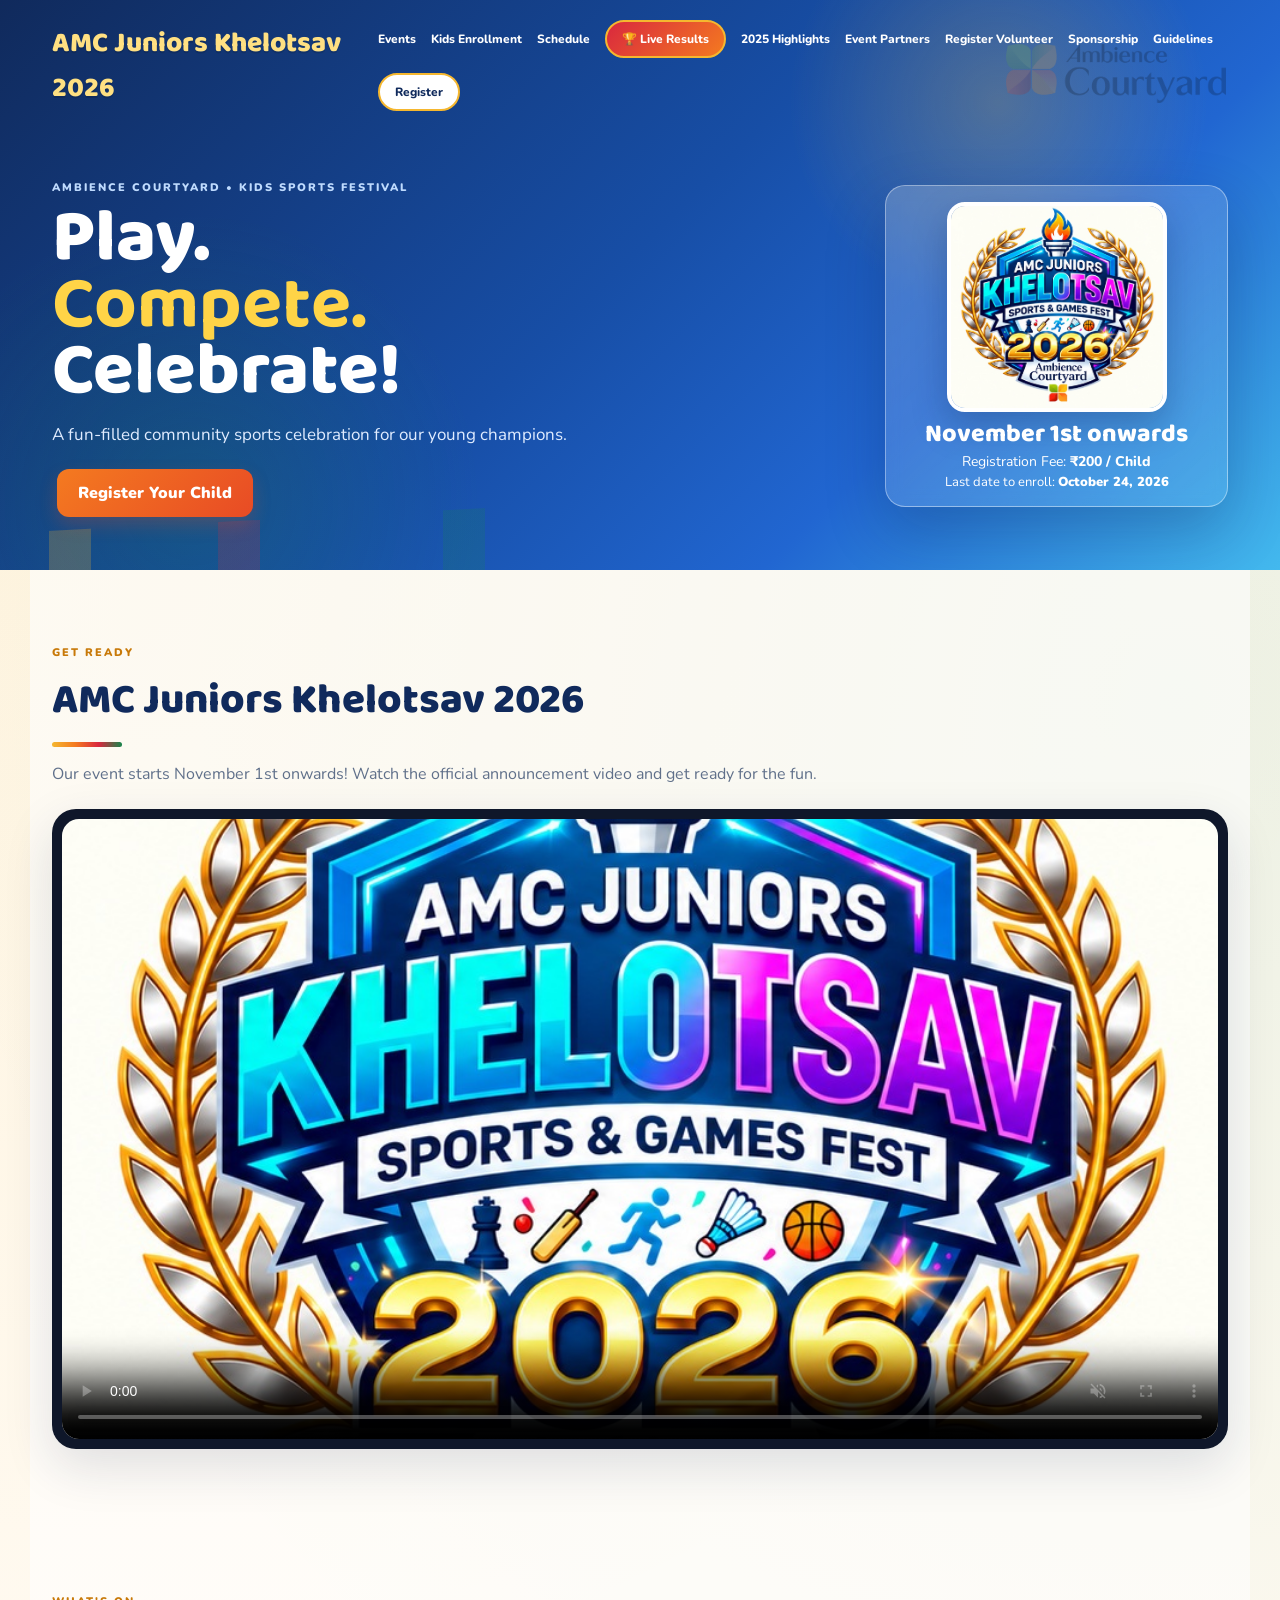
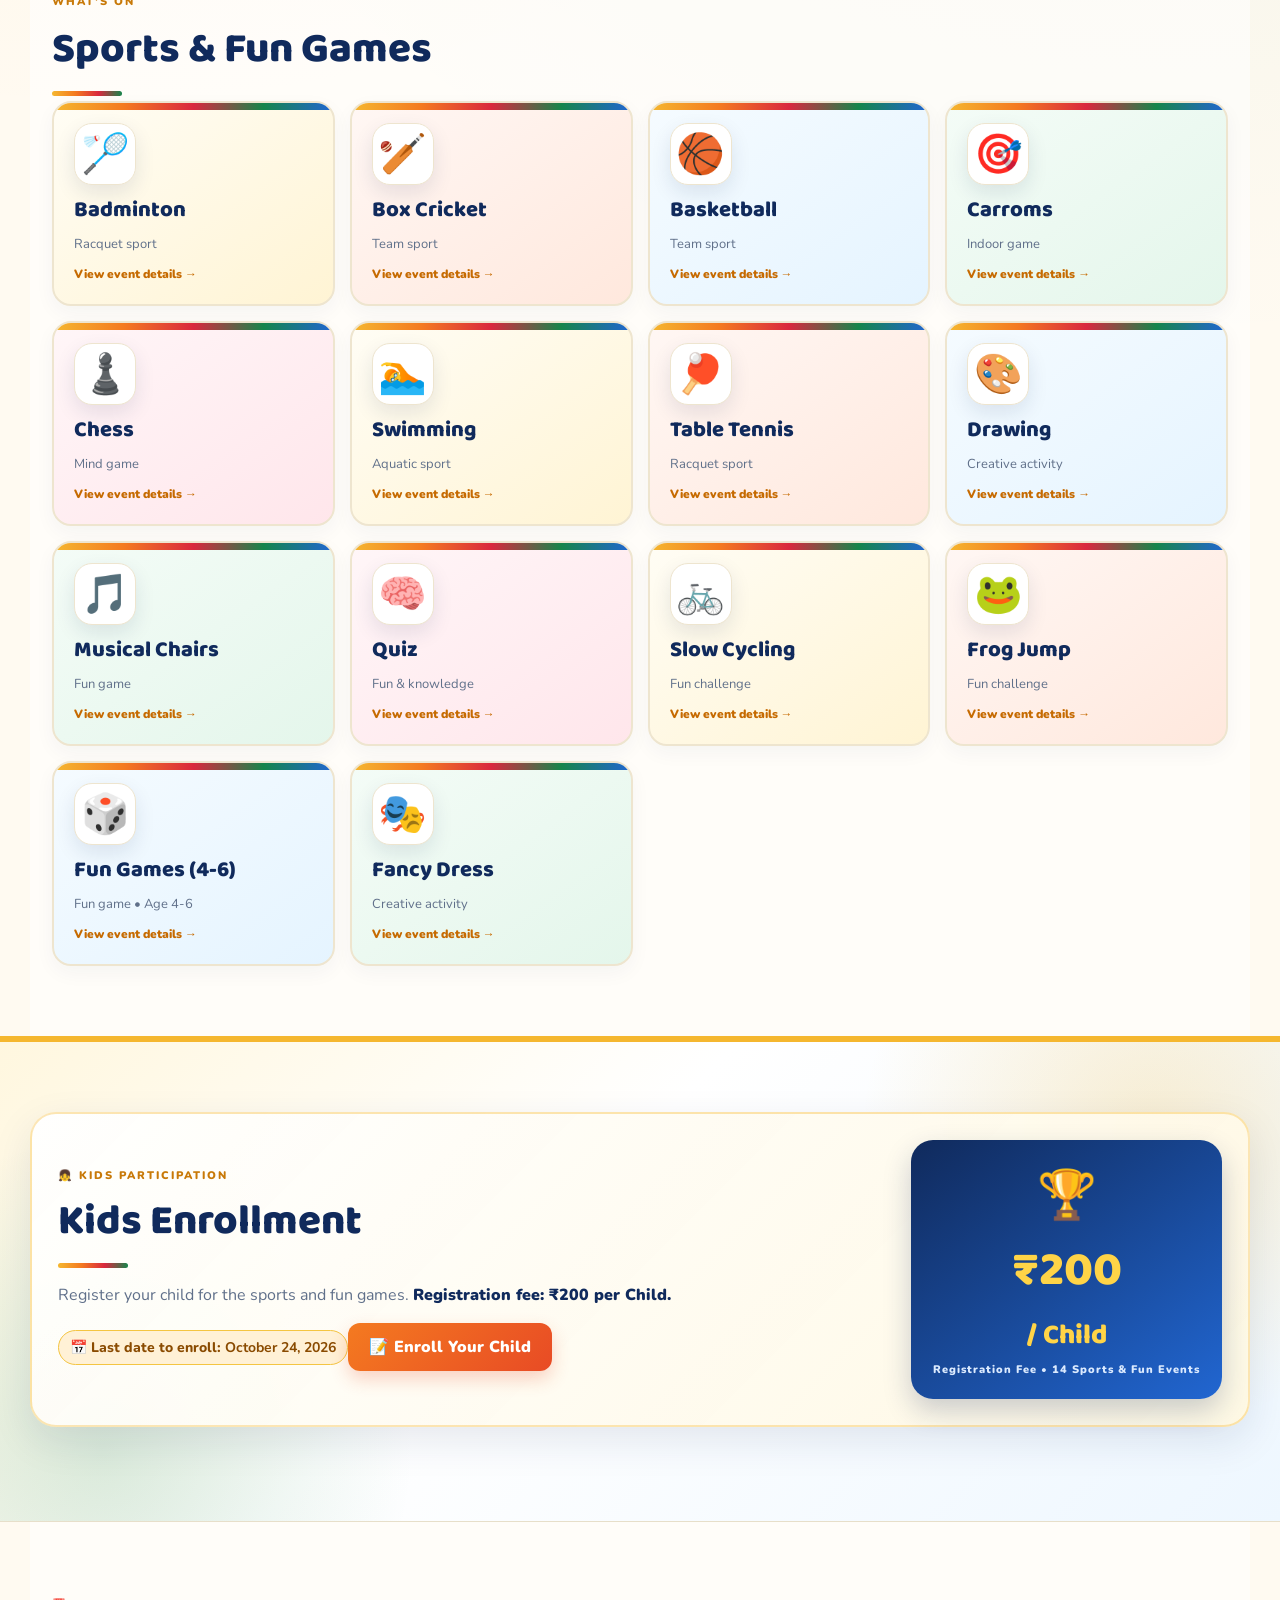
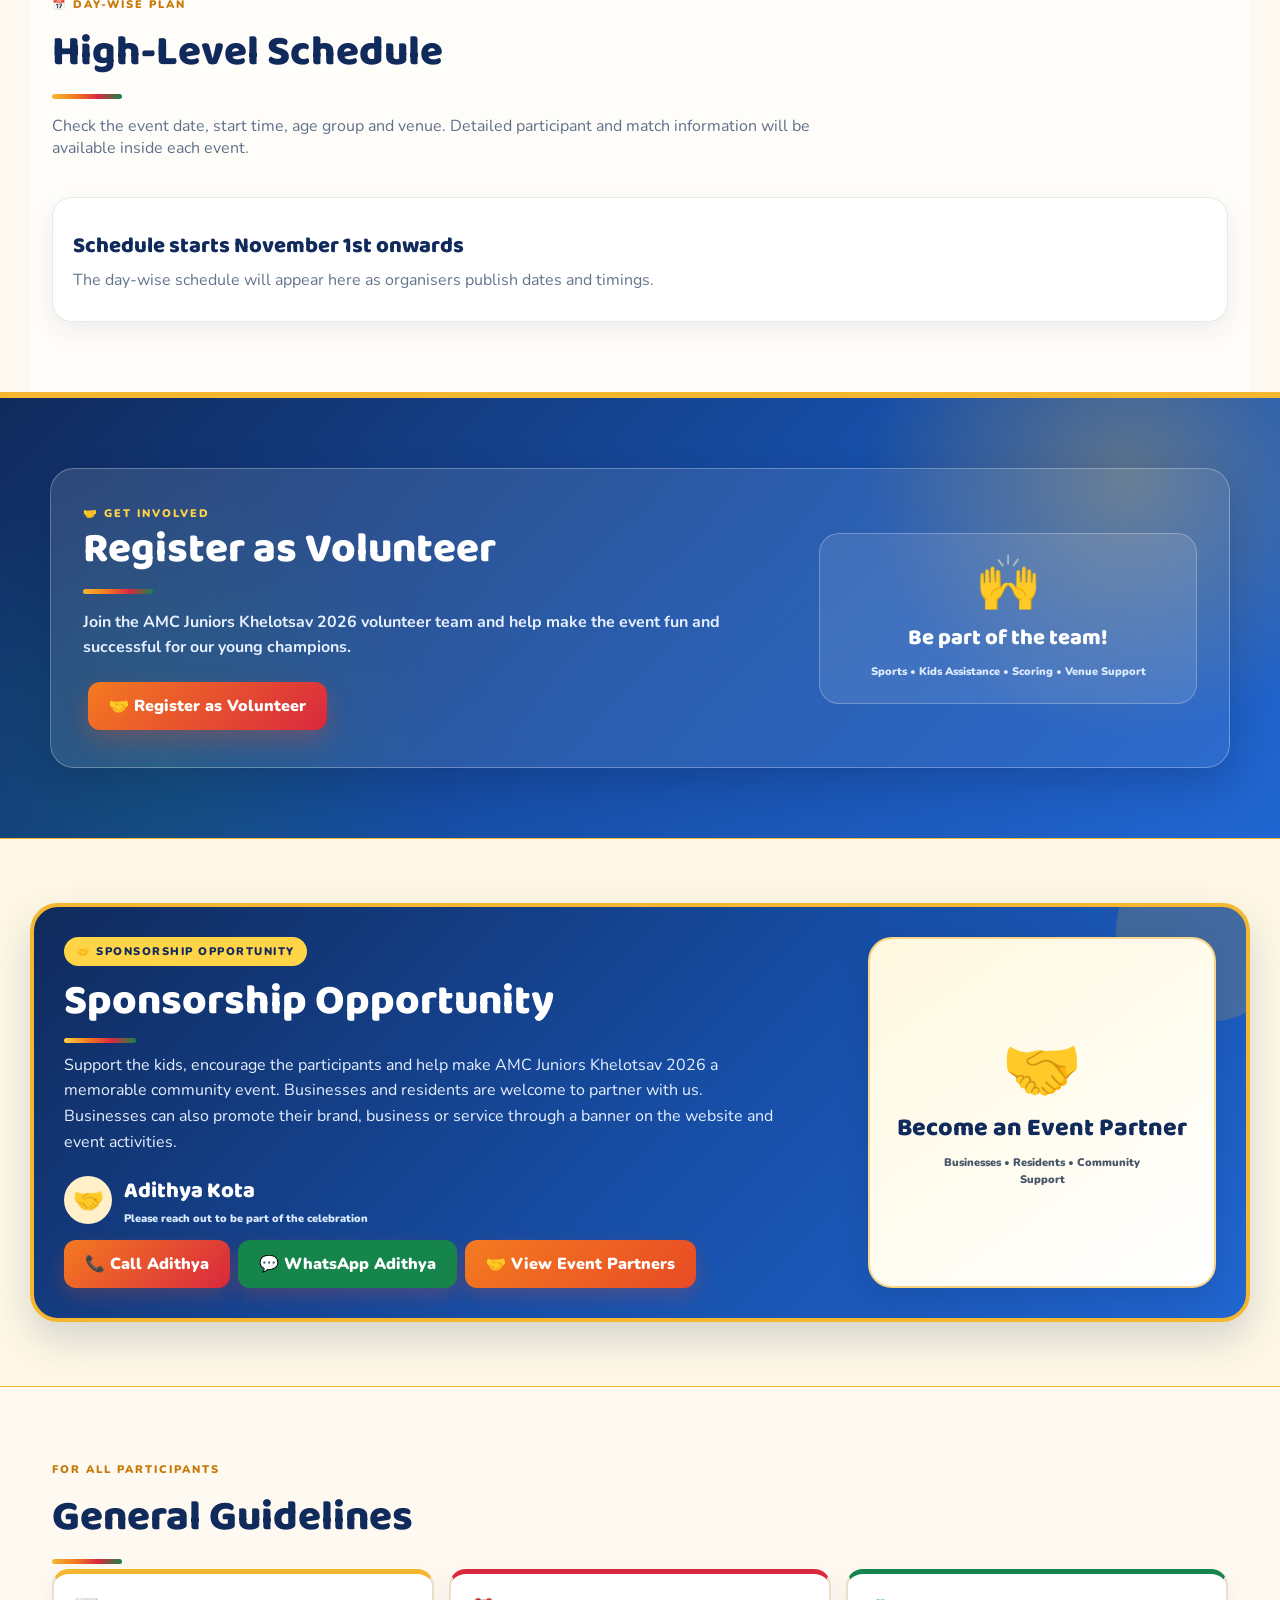
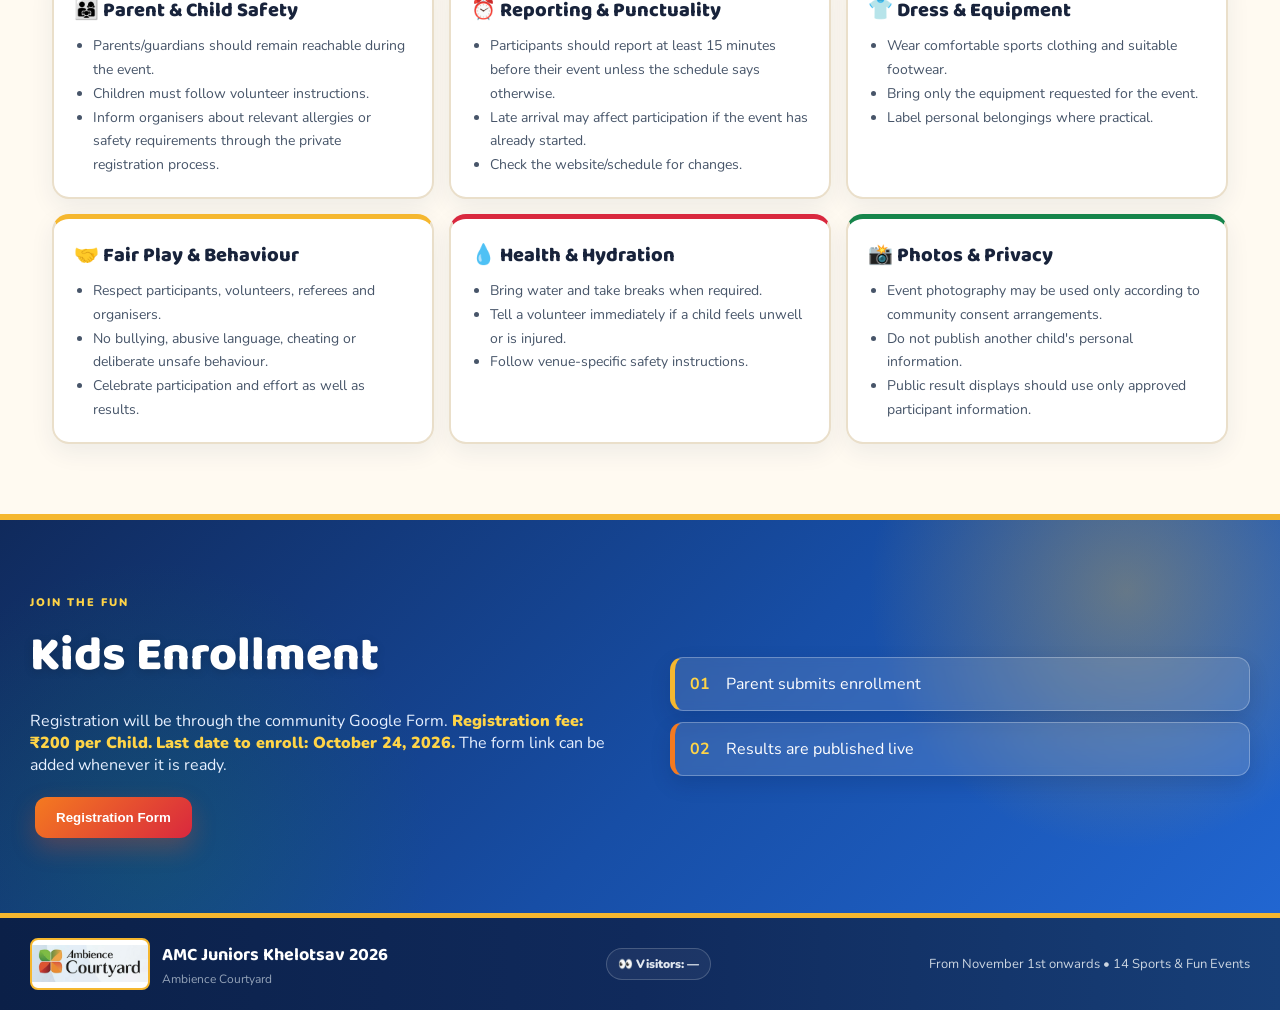
==== commit e7bc73cc: "final preview" ====
--- a/index.html
+++ b/index.html
@@ -1,30 +1,29 @@
 <!doctype html>
 <html lang="en"><head>
-<link rel="preconnect" href="https://script.google.com" crossorigin>
-<link rel="dns-prefetch" href="https://script.google.com"><meta charset="utf-8"><meta name="viewport" content="width=device-width,initial-scale=1">
-<link rel="icon" type="image/jpeg" href="assets/event-logo-preview-2026.jpg">
-<link rel="apple-touch-icon" href="assets/event-logo-preview-2026.jpg">
-<meta name="theme-color" content="#123b73">
+<link rel="icon" type="image/jpeg" href="https://ganeshkeethol.github.io/AMC-Juniors-Khelotsav-2026/og-image.jpg">
+<link rel="apple-touch-icon" href="https://ganeshkeethol.github.io/AMC-Juniors-Khelotsav-2026/og-image.jpg">
+<link rel="canonical" href="https://ganeshkeethol.github.io/AMC-Juniors-Khelotsav-2026/">
 <meta property="og:type" content="website">
 <meta property="og:site_name" content="AMC Juniors Khelotsav 2026">
 <meta property="og:title" content="AMC Juniors Khelotsav 2026">
 <meta property="og:description" content="AMC Juniors Khelotsav 2026 — Sports & Games Fest at Ambience Courtyard.">
-<meta property="og:image" content="https://ganeshkeethol.github.io/AMC-Juniors-Khelotsav-2026/assets/event-logo-preview-2026.jpg">
+<meta property="og:url" content="https://ganeshkeethol.github.io/AMC-Juniors-Khelotsav-2026/">
+<meta property="og:image" content="https://ganeshkeethol.github.io/AMC-Juniors-Khelotsav-2026/og-image.jpg">
+<meta property="og:image:secure_url" content="https://ganeshkeethol.github.io/AMC-Juniors-Khelotsav-2026/og-image.jpg">
 <meta property="og:image:type" content="image/jpeg">
+<meta property="og:image:width" content="1200">
+<meta property="og:image:height" content="630">
 <meta property="og:image:alt" content="AMC Juniors Khelotsav 2026 Event Logo">
-<meta property="og:image:secure_url" content="https://ganeshkeethol.github.io/AMC-Juniors-Khelotsav-2026/assets/event-logo-preview-2026.jpg">
-<meta property="og:image:width" content="1600">
-<meta property="og:image:height" content="1130">
-<meta property="og:image:alt" content="AMC Juniors Khelotsav 2026 Event Logo">
-<meta property="og:image:secure_url" content="https://ganeshkeethol.github.io/AMC-Juniors-Khelotsav-2026/assets/event-logo-preview-2026.jpg">
-<meta property="og:image:width" content="1600">
-<meta property="og:image:height" content="1130">
 <meta name="twitter:card" content="summary_large_image">
 <meta name="twitter:title" content="AMC Juniors Khelotsav 2026">
 <meta name="twitter:description" content="AMC Juniors Khelotsav 2026 — Sports & Games Fest at Ambience Courtyard.">
-<meta name="twitter:image" content="https://ganeshkeethol.github.io/AMC-Juniors-Khelotsav-2026/assets/event-logo-preview-2026.jpg">
+<meta name="twitter:image" content="https://ganeshkeethol.github.io/AMC-Juniors-Khelotsav-2026/og-image.jpg">
 <meta name="twitter:image:alt" content="AMC Juniors Khelotsav 2026 Event Logo">
-<title>AMC Juniors Khelotsav 2026</title><link rel="stylesheet" href="style.css"><link rel="image_src" href="https://ganeshkeethol.github.io/AMC-Juniors-Khelotsav-2026/assets/event-logo-preview-2026.jpg">
+<link rel="image_src" href="https://ganeshkeethol.github.io/AMC-Juniors-Khelotsav-2026/og-image.jpg">
+<link rel="preconnect" href="https://script.google.com" crossorigin>
+<link rel="dns-prefetch" href="https://script.google.com"><meta charset="utf-8"><meta name="viewport" content="width=device-width,initial-scale=1">
+<meta name="theme-color" content="#123b73">
+<title>AMC Juniors Khelotsav 2026</title><link rel="stylesheet" href="style.css">
 </head>
 <body>
 <img class="site-floating-logo" src="assets/ambience-courtyard-logo-transparent.png" alt="Ambience Courtyard" aria-hidden="true">
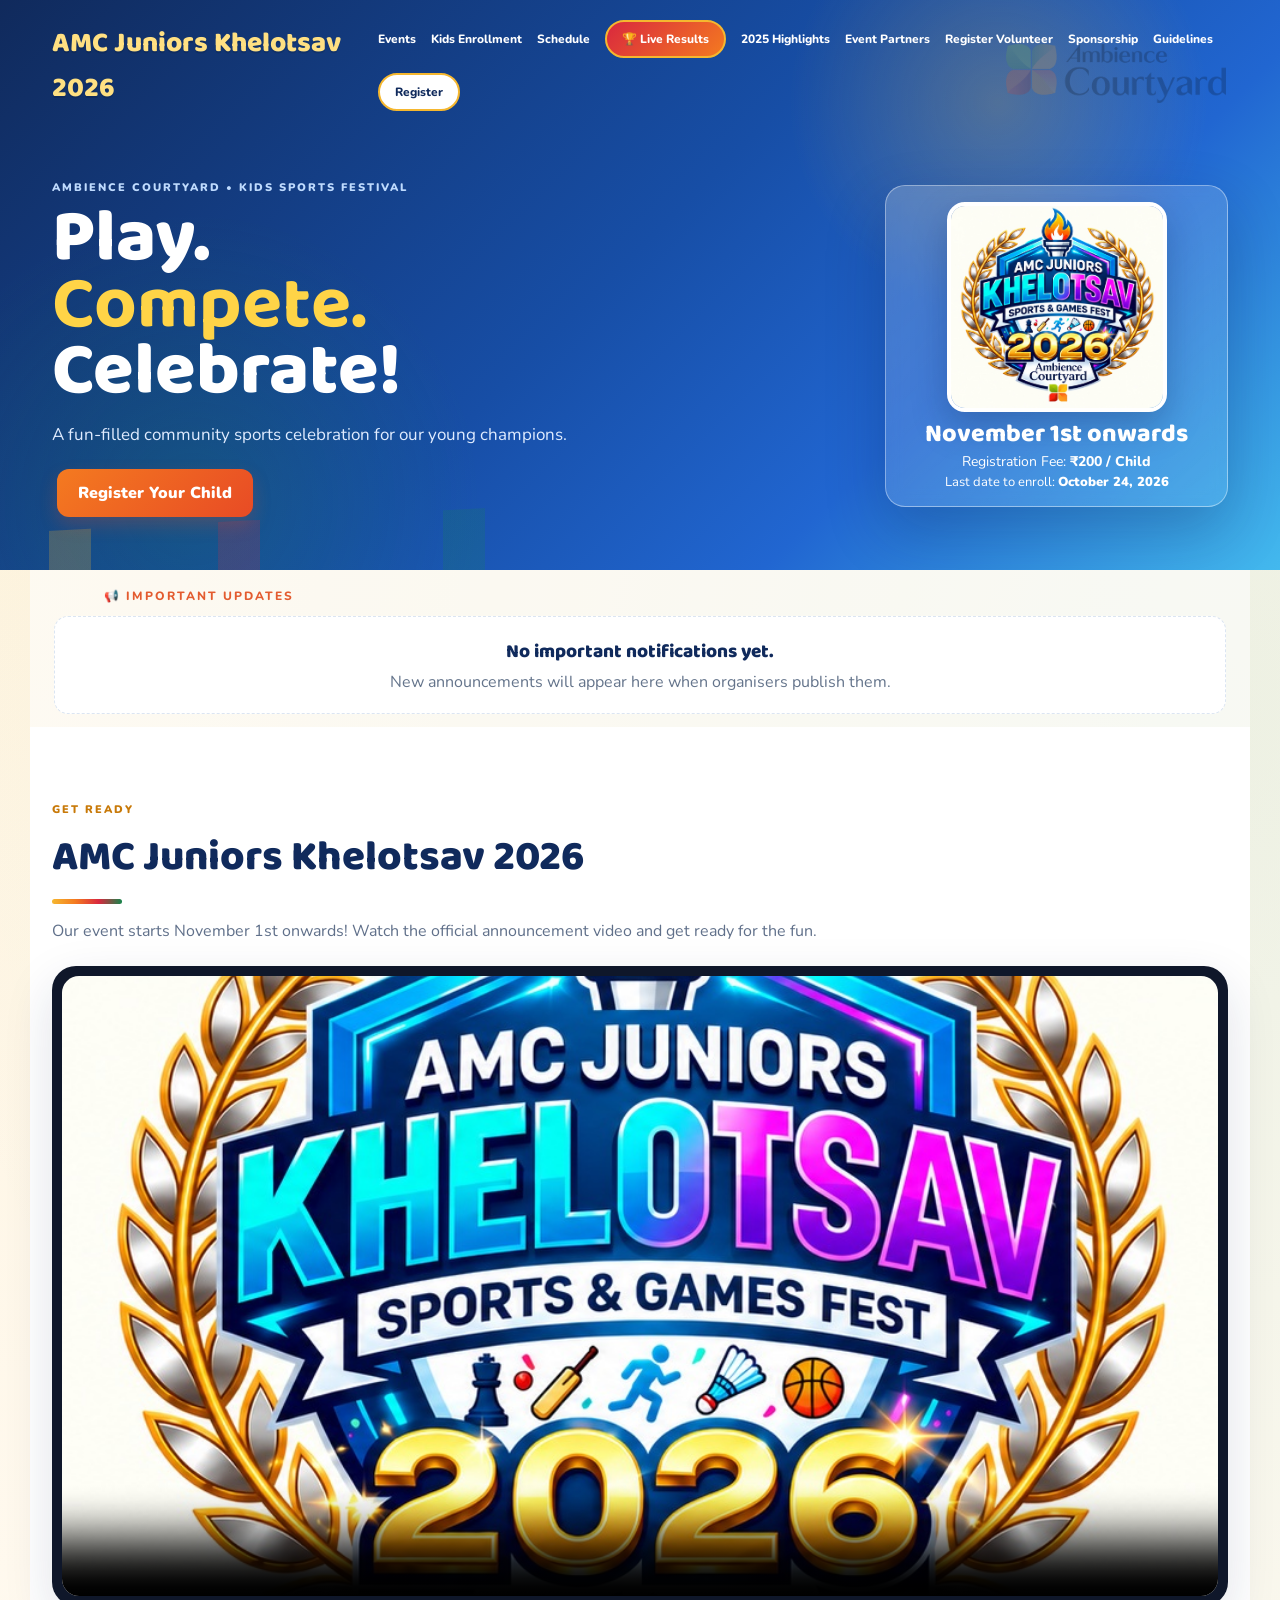
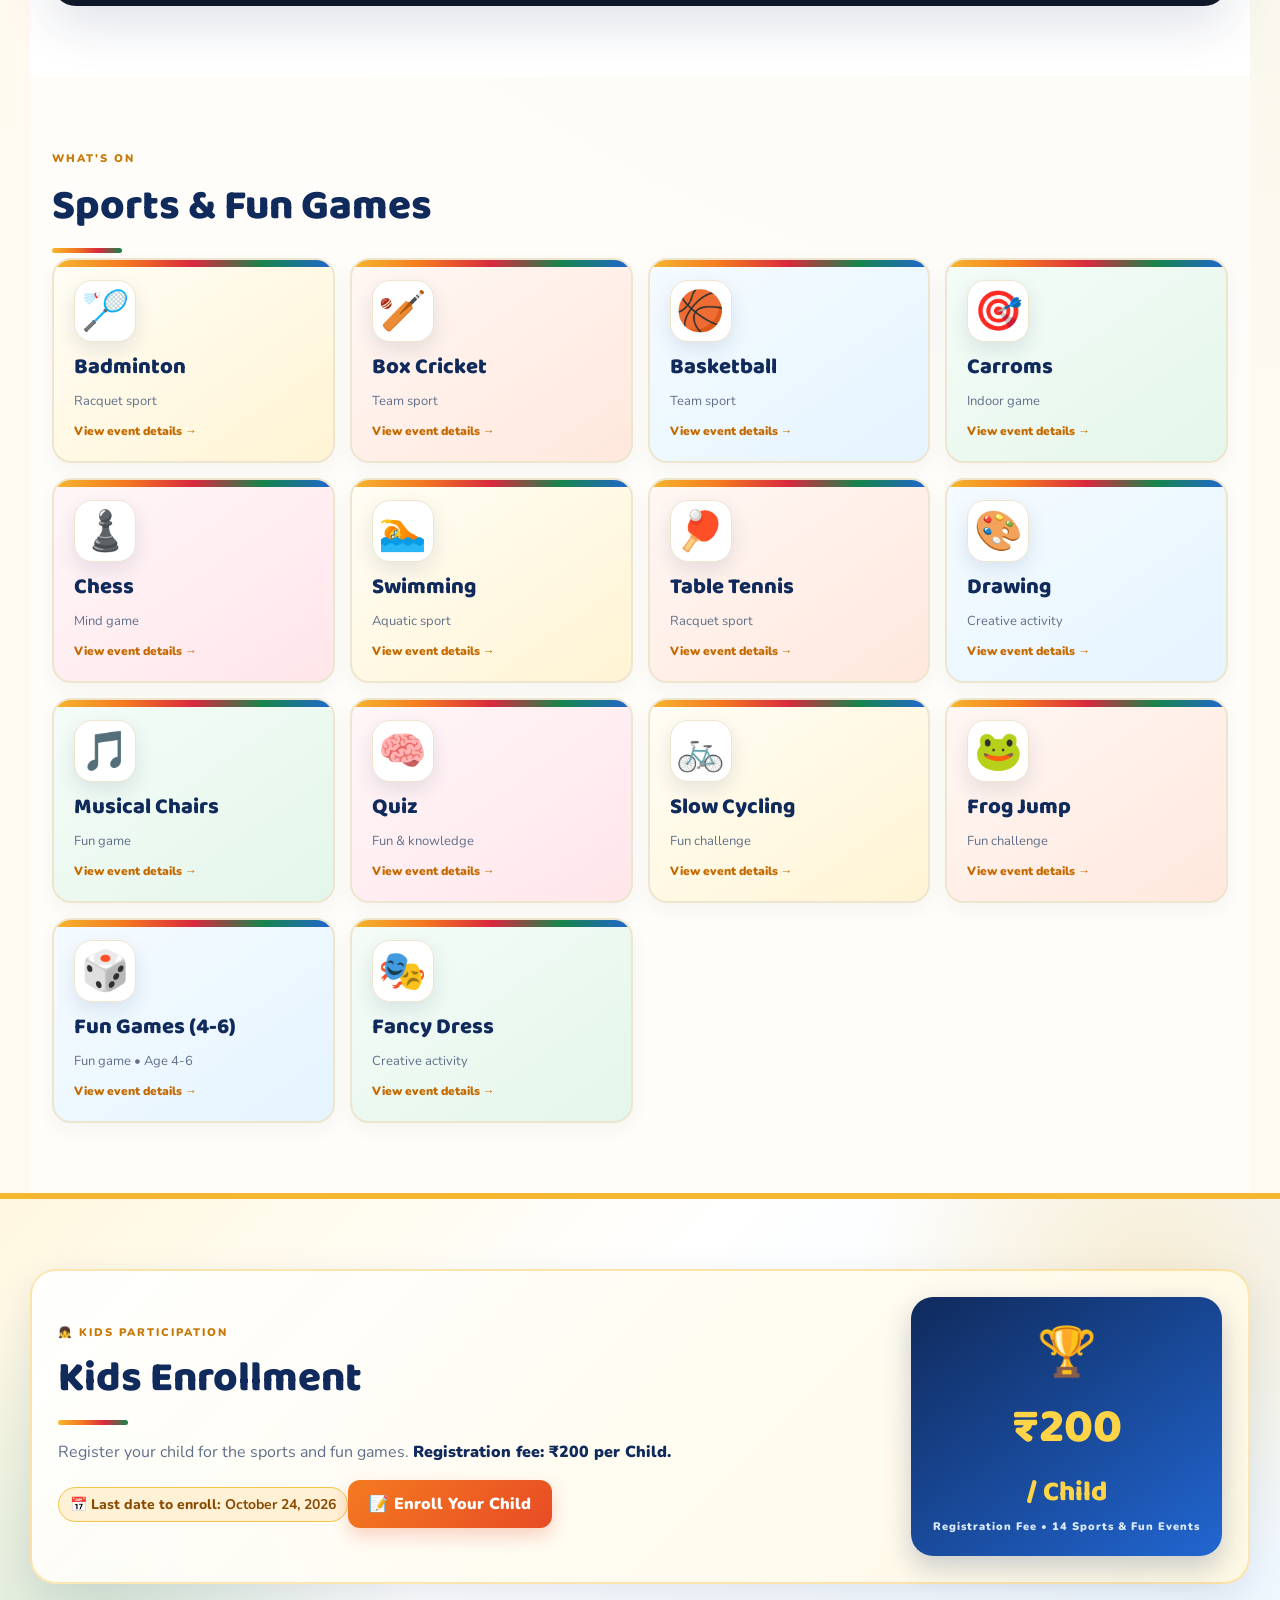
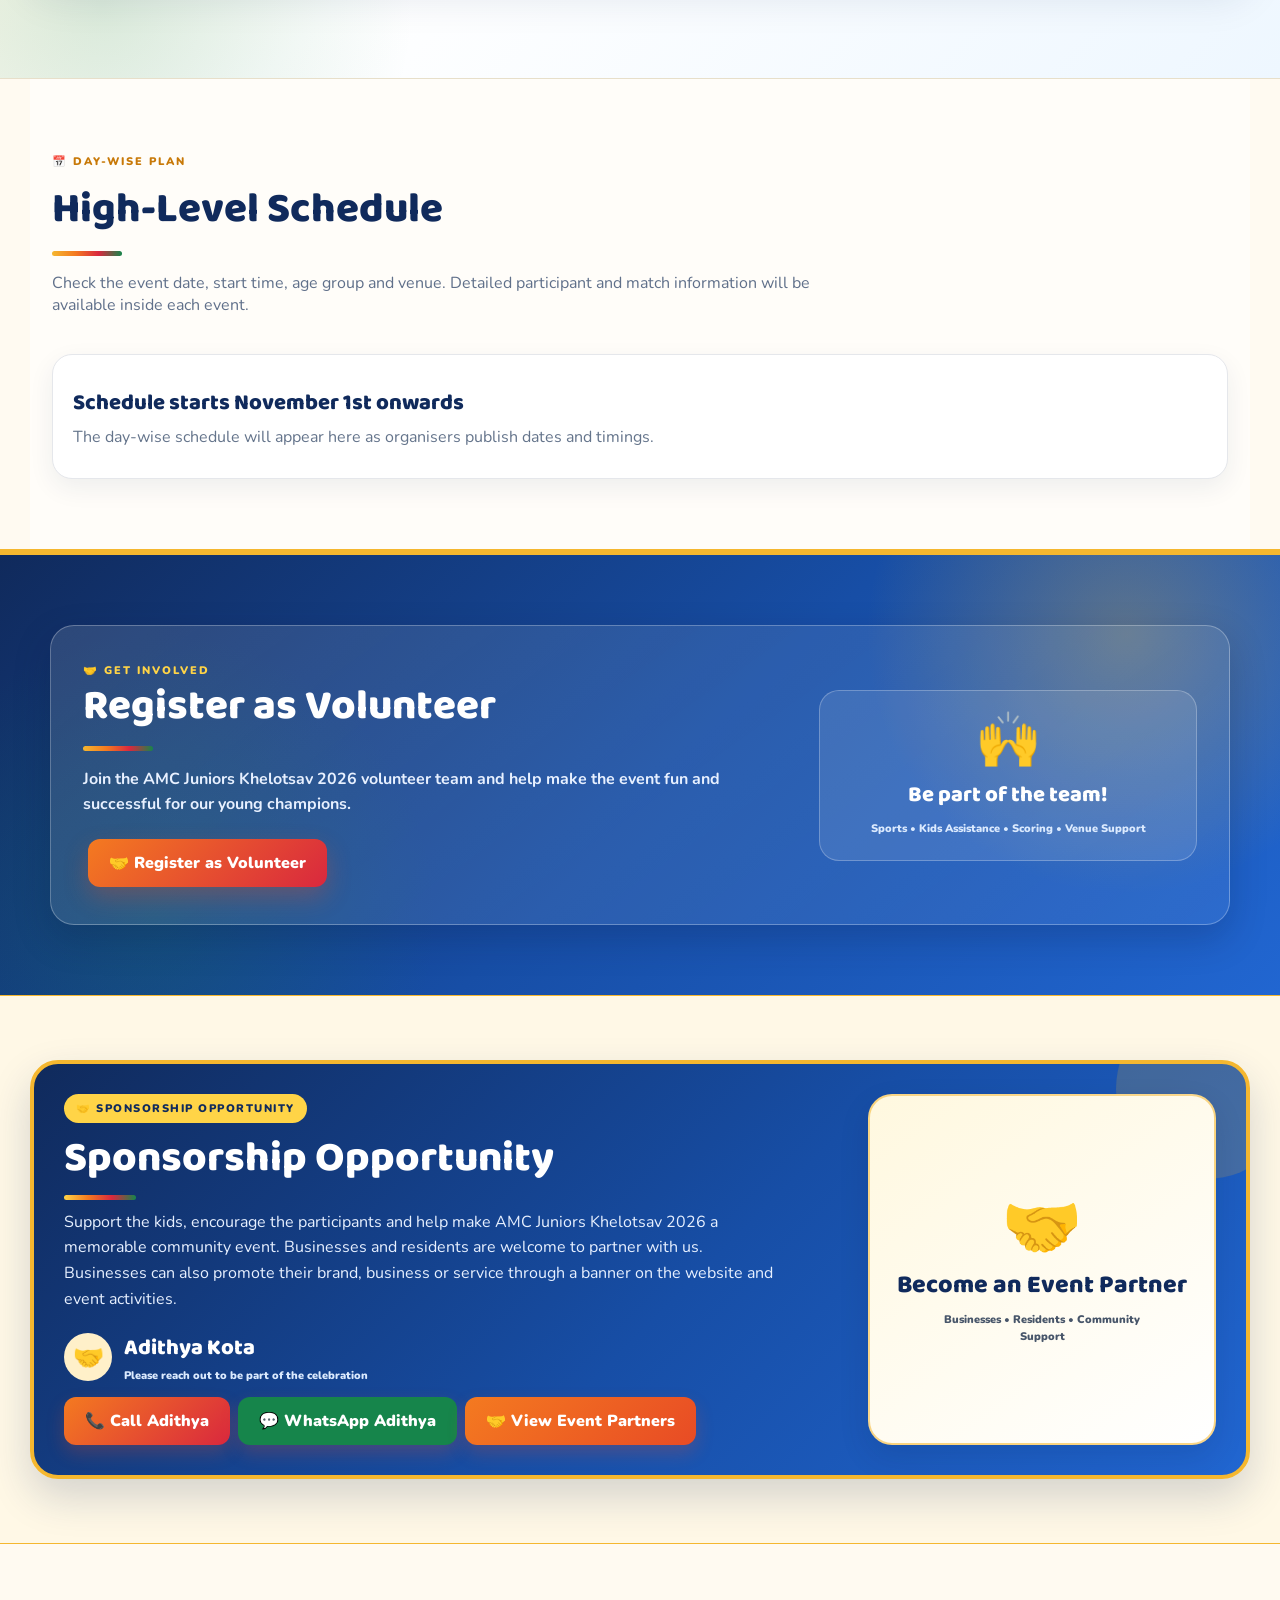
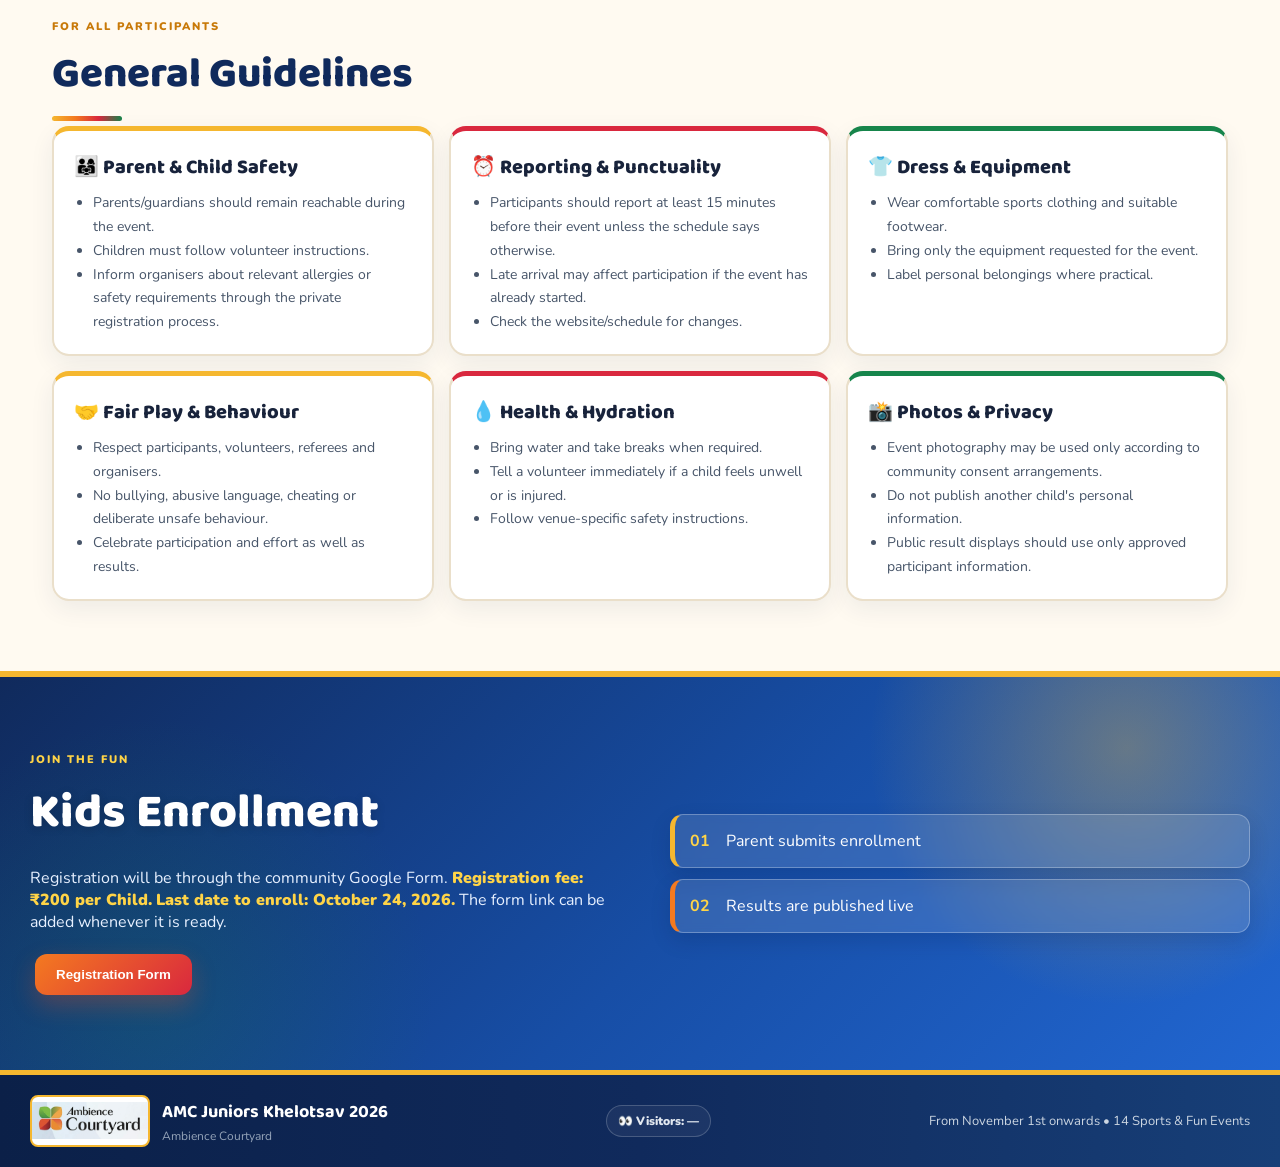
==== commit b9ac9c4b: "carousel added for imp updates" ====
--- a/index.html
+++ b/index.html
@@ -41,8 +41,20 @@
 </div>
 </div></div>
 </header>
+
+<section id="notifications" class="notifications-section">
+<div class="notifications-label">📢 IMPORTANT UPDATES</div>
+<div class="notifications-carousel" aria-label="Important notifications">
+  <button class="notification-nav notification-prev" type="button" aria-label="Previous notification">‹</button>
+  <div id="notifications-track" class="notifications-track"><div class="notification-loading">Loading important notifications…</div></div>
+  <button class="notification-nav notification-next" type="button" aria-label="Next notification">›</button>
+</div>
+<div id="notifications-dots" class="notifications-dots" aria-label="Notification slides"></div>
+</section>
 <section class="coming-soon-media"><div class="title"><small>GET READY</small><h2>AMC Juniors Khelotsav 2026</h2><p>Our event starts <span id="event-date-inline">November 1st onwards</span>! Watch the official announcement video and get ready for the fun.</p></div><div class="video-frame"><video autoplay muted loop playsinline controls poster="assets/event-logo.jpg"><source src="assets/coming-soon.mp4" type="video/mp4">Your browser does not support the video tag.</video></div></section>
 <main>
+
+
 <section id="events"><div class="title"><small>WHAT'S ON</small><h2>Sports & Fun Games</h2></div><div id="event-grid" class="grid"></div></section>
 
 <section id="enrollments" class="enrollment-section"><div class="enrollment-banner"><div class="title"><small>👧 KIDS PARTICIPATION</small><h2>Kids Enrollment</h2><p>Register your child for the sports and fun games. <strong class="fee-highlight">Registration fee: <span class="registration-fee-value"></span> per Child.</strong></p><div class="enrollment-deadline">📅 Last date to enroll: <strong class="enrollment-deadline-value"></strong></div><a href="#register" class="btn enrollment-cta">📝 Enroll Your Child</a></div><div class="enrollment-badge"><span>🏆</span><b><span class="registration-fee-value"></span> / Child</b><small>Registration Fee • 14 Sports & Fun Events</small></div></div></section>
--- a/style.css
+++ b/style.css
@@ -2040,3 +2040,73 @@
     padding:6px 8px !important;
   }
 }
+
+/* Important notifications carousel — text only */
+
+.notifications-label{
+  margin:0 auto 10px;
+  max-width:1080px;
+  padding:0 4px;
+  font-size:12px;
+  font-weight:800;
+  letter-spacing:2px;
+  color:#e35b2f;
+  text-transform:uppercase;
+}
+@media(max-width:700px){
+  .notifications-label{padding:0 12px;font-size:10px;letter-spacing:1.3px;margin:0 auto 5px;}
+}
+.notifications-section{padding-top:18px;padding-bottom:4px}
+.notifications-carousel{position:relative;display:flex;align-items:center;gap:7px;margin-top:6px}
+.notifications-track{display:flex;overflow:hidden;scroll-behavior:smooth;scroll-snap-type:x mandatory;flex:1;padding:2px}
+.notification-card{min-width:100%;scroll-snap-align:start;background:#fffdf4;border:1px solid #e5d9b8;border-radius:16px;box-shadow:0 7px 20px rgba(16,42,92,.07);min-height:132px;display:flex;align-items:center}
+.notification-card.active{box-shadow:0 9px 24px rgba(16,42,92,.10)}
+.notification-body{padding:18px 22px;display:flex;flex-direction:column;justify-content:center;gap:6px;width:100%;box-sizing:border-box}
+.notification-meta{display:flex;gap:12px;flex-wrap:wrap;color:#b45309;font-size:11px;font-weight:900;text-transform:uppercase;letter-spacing:.04em}
+.notification-body h3{margin:0;color:#102a5c;font:800 22px 'Baloo 2';line-height:1.15;display:block}
+.notification-body p{margin:0;color:#475569;font-size:14px;line-height:1.45;display:block}
+.notification-link{align-self:flex-start;margin-top:2px;text-decoration:none;color:#102a5c;font-weight:900;font-size:13px}
+.notification-nav{flex:0 0 36px;width:36px;height:36px;border:1px solid #d8e1ee;border-radius:50%;background:#fff;color:#102a5c;font-size:24px;line-height:1;cursor:pointer;box-shadow:0 5px 14px rgba(16,42,92,.07);z-index:2}
+.notification-nav:hover{transform:translateY(-1px)}
+.notifications-dots{display:flex;justify-content:center;gap:7px;margin-top:7px}
+.notification-dot{width:7px;height:7px;border:0;border-radius:50%;padding:0;background:#cbd5e1;cursor:pointer}
+.notification-dot.active{width:20px;border-radius:8px;background:#102a5c}
+.notification-loading,.notification-empty{min-width:100%;padding:20px;text-align:center;color:#64748b}
+.notification-empty{display:flex;flex-direction:column;gap:4px;background:#fff;border:1px dashed #dbe5f2;border-radius:14px}
+.notification-empty b{font:800 19px 'Baloo 2';color:#102a5c}
+@media(max-width:700px){
+  .notifications-section{padding-top:4px;padding-bottom:0}
+  .notifications-label{padding:0 10px;font-size:9px;letter-spacing:1.1px;margin:0 auto 3px}
+  .notifications-carousel{gap:3px;margin-top:2px}
+  .notifications-track{padding:1px}
+  .notification-card{min-height:58px;border-radius:10px}
+  .notification-body{padding:6px 8px;gap:2px}
+  .notification-body h3{font-size:14px;line-height:1.05}
+  .notification-body p{font-size:9px;line-height:1.15;display:-webkit-box;-webkit-line-clamp:1;-webkit-box-orient:vertical;overflow:hidden}
+  .notification-meta{font-size:7px;gap:4px;line-height:1}
+  .notification-link{font-size:9px}
+  .notification-nav{flex:0 0 24px;width:24px;height:24px;font-size:15px}
+  .notifications-dots{gap:4px;margin-top:2px}
+  .notification-dot{width:5px;height:5px}
+  .notification-dot.active{width:13px}
+  .coming-soon-media{padding-top:7px;padding-bottom:22px}
+}
+
+/* Final mobile notification spacing: keep the carousel compact with almost no empty space below it. */
+@media (max-width: 700px){
+  #notifications.notifications-section{
+    padding-top:3px !important;
+    padding-bottom:0 !important;
+    margin-bottom:0 !important;
+  }
+  #notifications .notifications-label{margin-bottom:2px !important;}
+  #notifications .notifications-carousel{margin-top:0 !important;}
+  #notifications .notifications-dots{margin-top:1px !important;}
+  .coming-soon-media{
+    padding-top:0 !important;
+    margin-top:0 !important;
+  }
+  #notifications + .coming-soon-media{
+    margin-top:0 !important;
+  }
+}
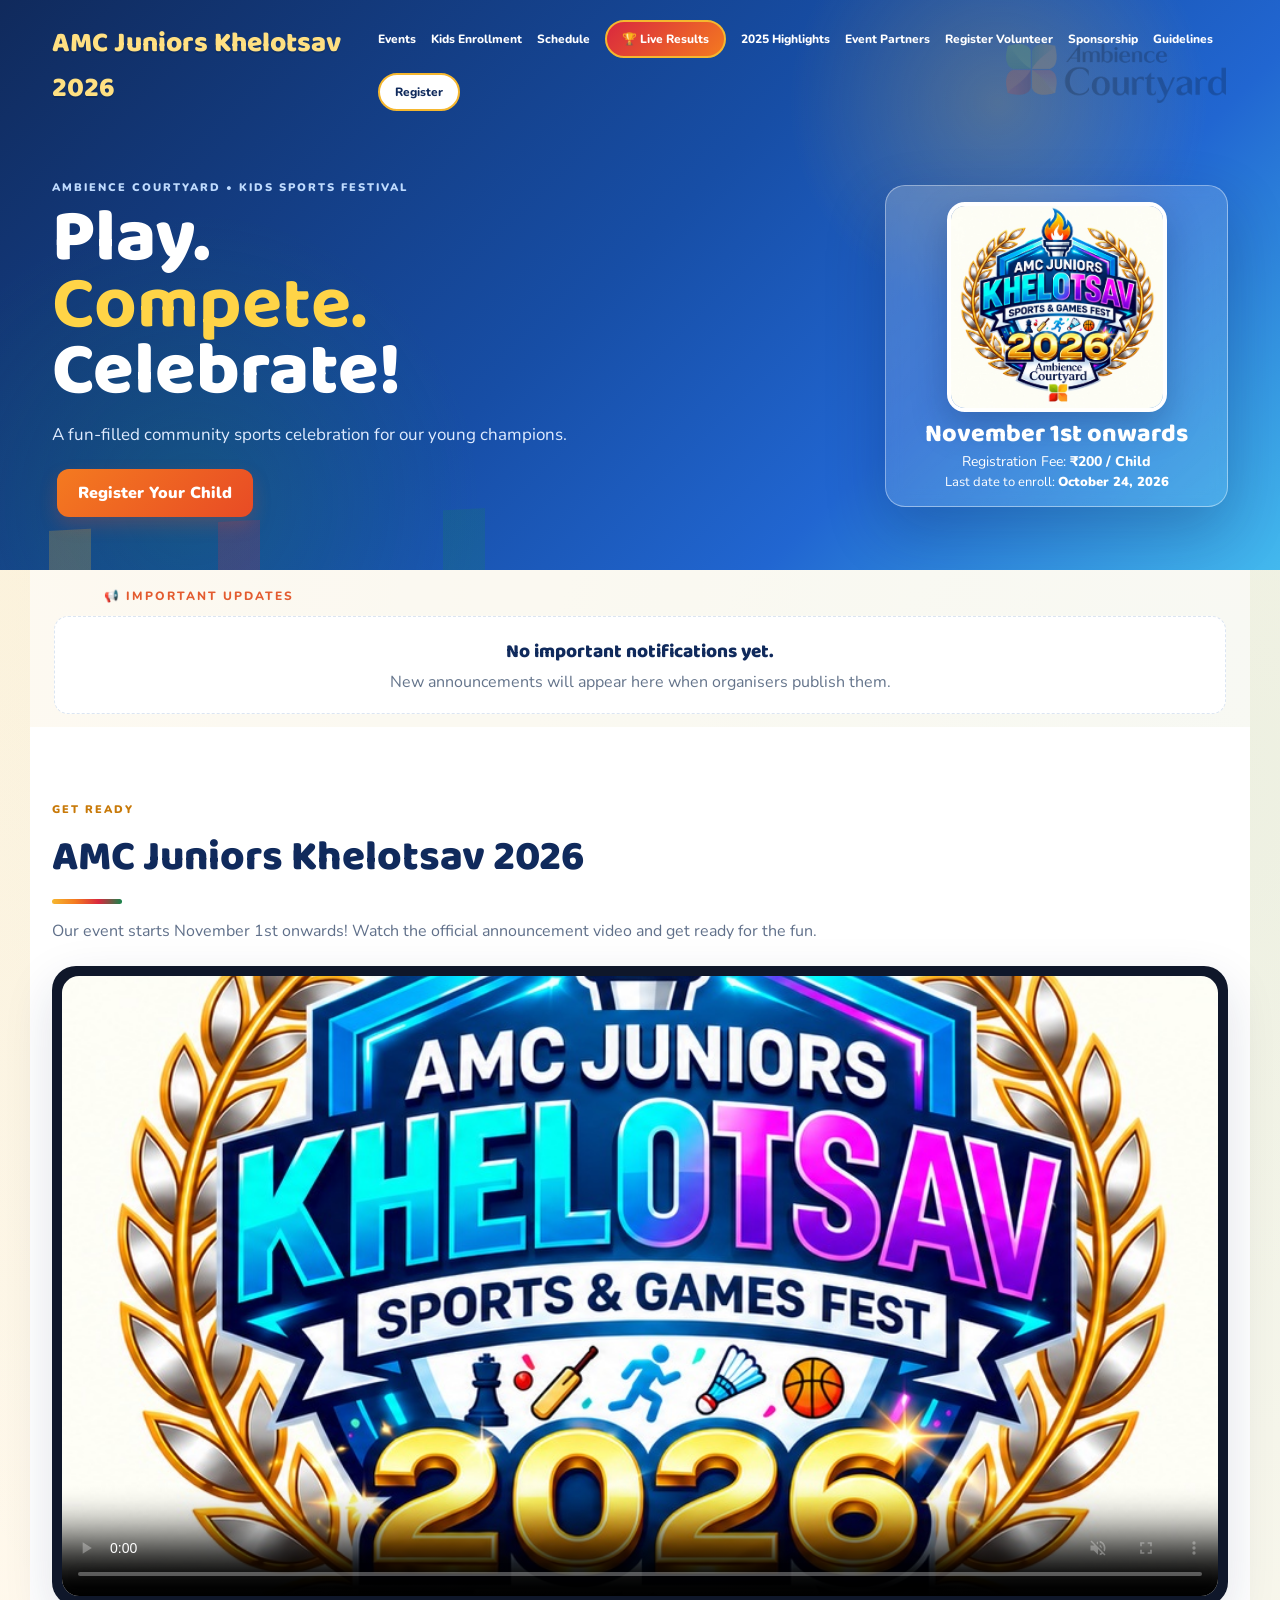
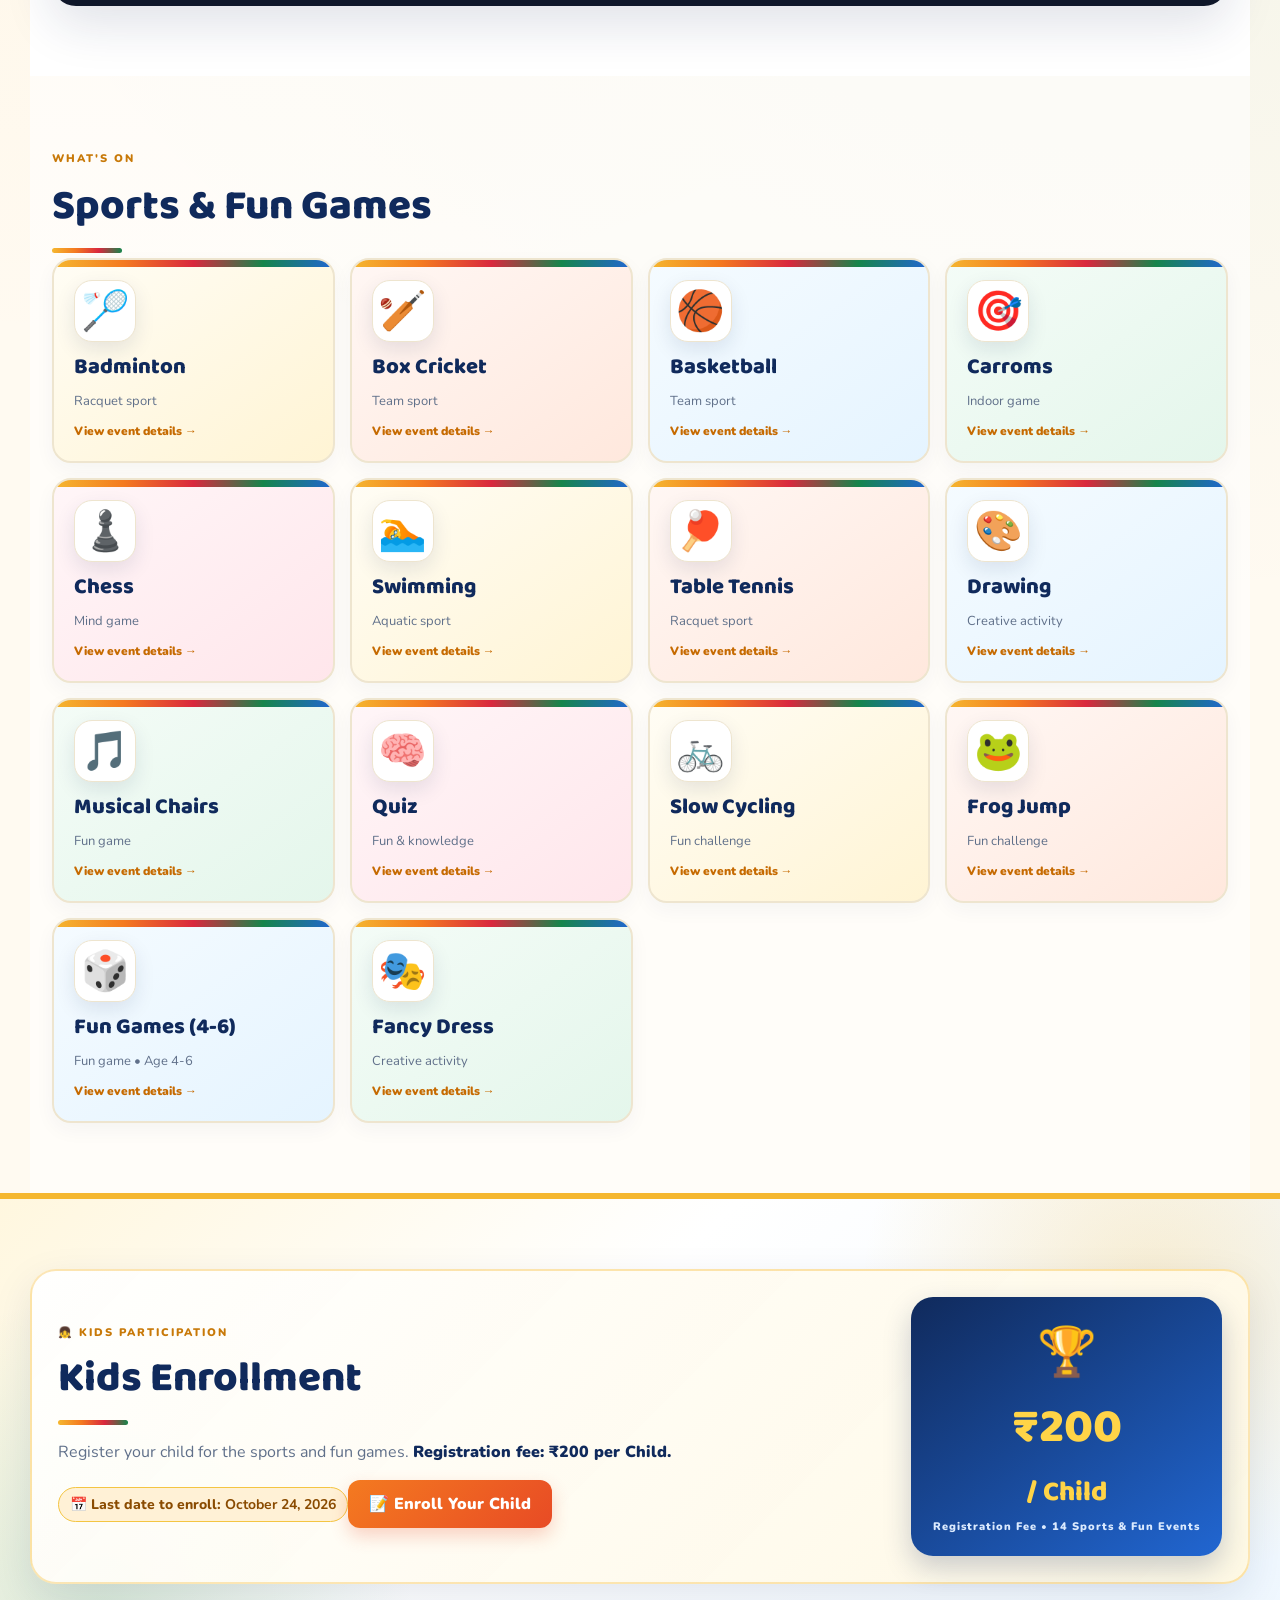
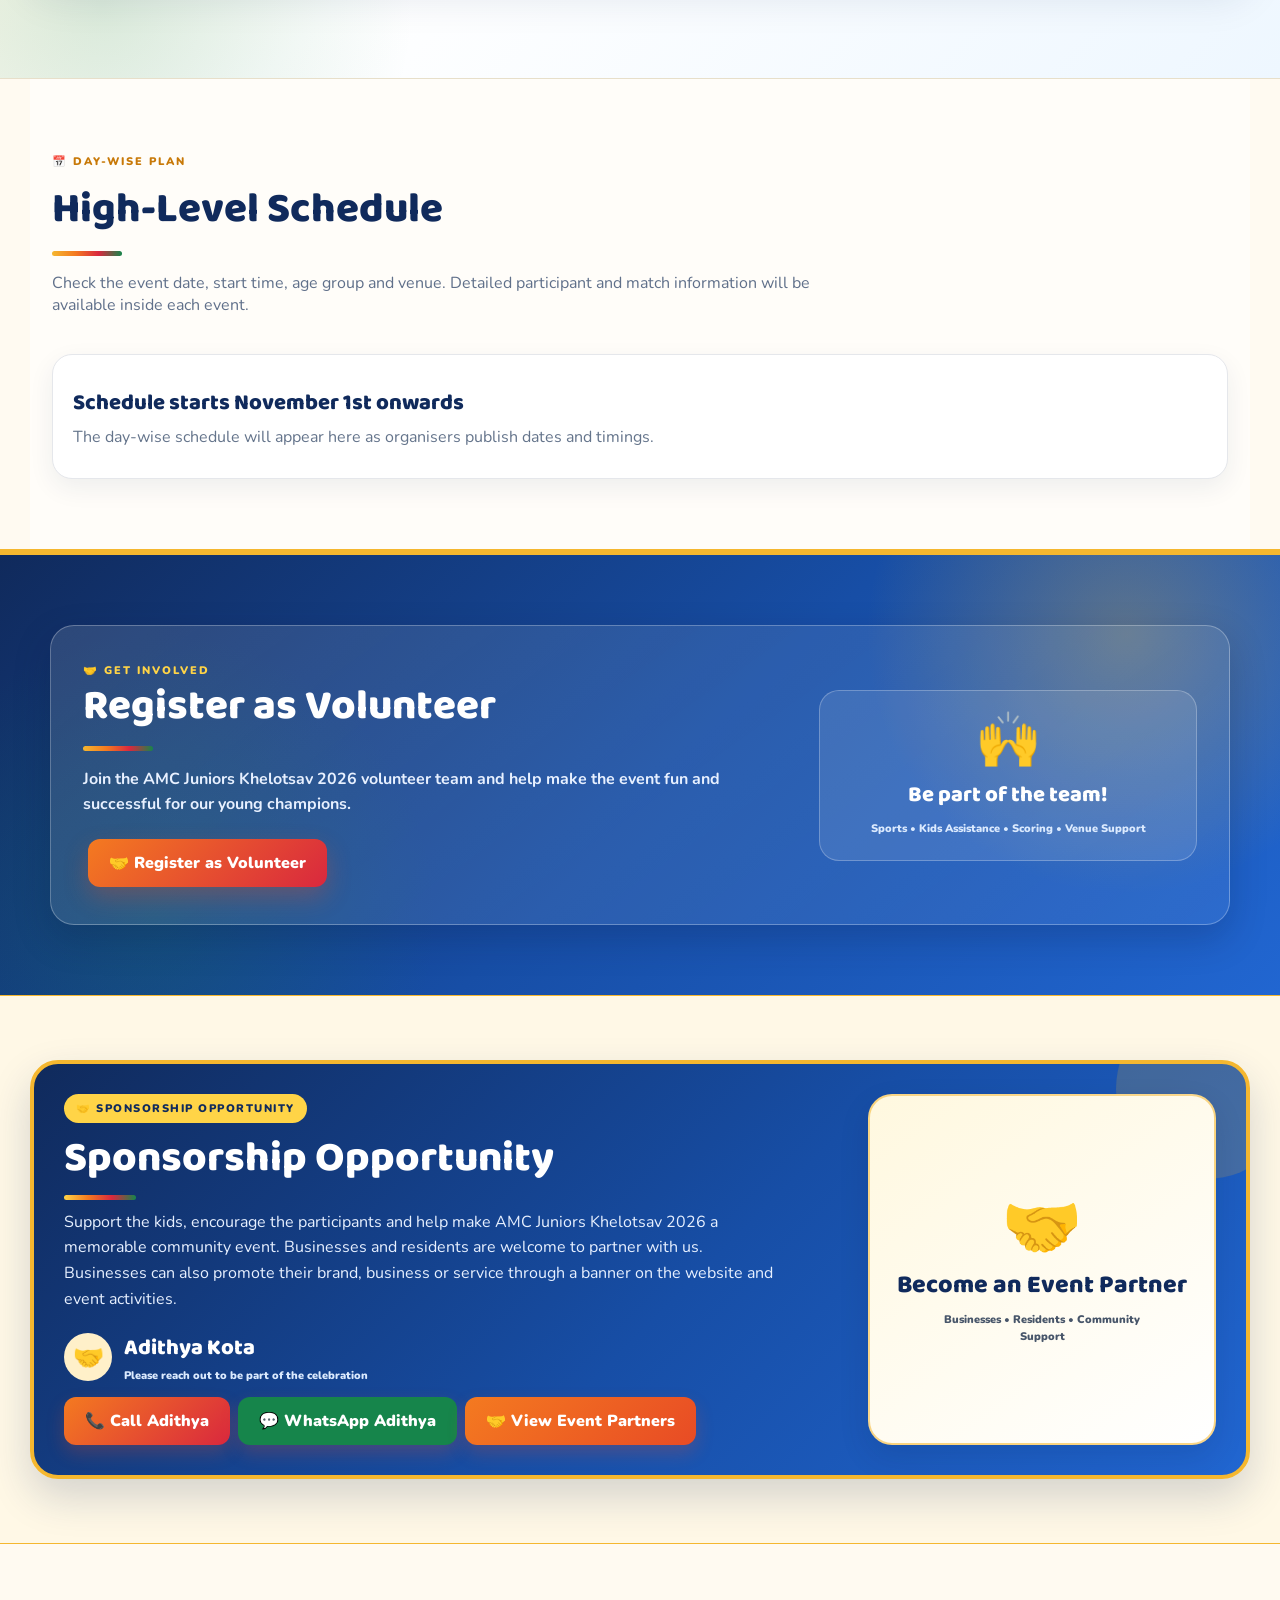
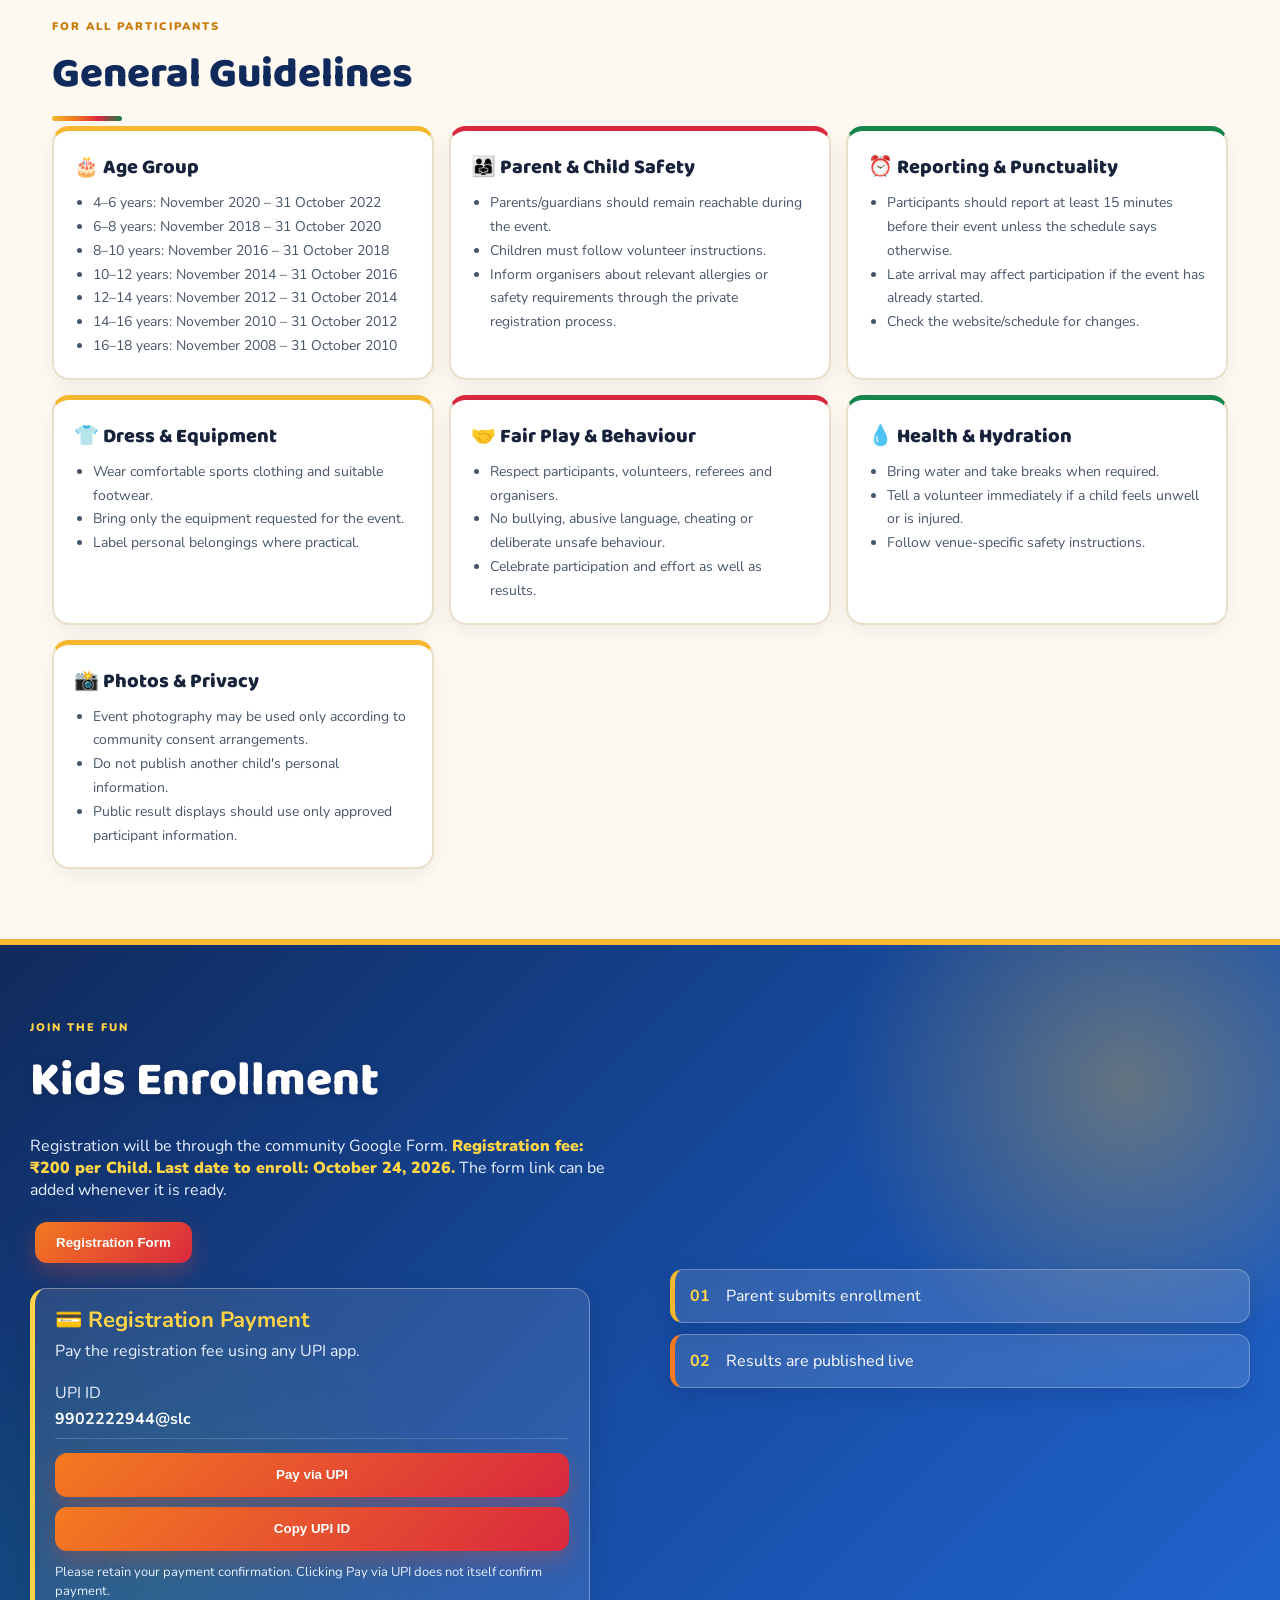
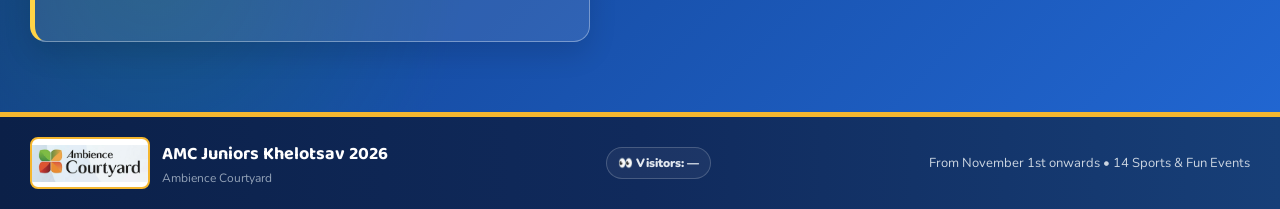
==== commit 1356bde1: "Add payment information tile" ====
--- a/index.html
+++ b/index.html
@@ -100,7 +100,19 @@
 
 
 
-<section id="register" class="register"><div><small>JOIN THE FUN</small><h2>Kids Enrollment</h2><p>Registration will be through the community Google Form. <strong class="fee-highlight-light">Registration fee: <span class="registration-fee-value"></span> per Child.</strong> <strong class="enrollment-deadline-light">Last date to enroll: <span class="enrollment-deadline-light-value"></span>.</strong> The form link can be added whenever it is ready.</p><button id="form-btn" class="btn">Registration Form</button></div><div class="steps"><div><b>01</b> Parent submits enrollment</div><div><b>02</b> Results are published live</div></div></section>
+<section id="register" class="register"><div><small>JOIN THE FUN</small><h2>Kids Enrollment</h2><p>Registration will be through the community Google Form. <strong class="fee-highlight-light">Registration fee: <span class="registration-fee-value"></span> per Child.</strong> <strong class="enrollment-deadline-light">Last date to enroll: <span class="enrollment-deadline-light-value"></span>.</strong> The form link can be added whenever it is ready.</p><button id="form-btn" class="btn">Registration Form</button>
+<div id="registration-payment" class="registration-payment" hidden>
+  <h3>💳 Registration Payment</h3>
+  <p>Pay the registration fee using any UPI app.</p>
+  <div class="payment-detail"><span>UPI ID</span><strong id="payment-upi">9902222944@ybl</strong></div>
+  <div class="payment-actions">
+    <button id="pay-upi-btn" class="btn" type="button">Pay via UPI</button>
+    <button id="copy-upi-btn" class="btn payment-copy-btn" type="button">Copy UPI ID</button>
+  </div>
+  <p class="payment-note">Please retain your payment confirmation. Clicking Pay via UPI does not itself confirm payment.</p>
+  <span id="payment-copy-status" class="payment-copy-status" role="status" aria-live="polite"></span>
+</div>
+</div><div class="steps"><div><b>01</b> Parent submits enrollment</div><div><b>02</b> Results are published live</div></div></section>
 </main>
 <footer><div class="footer-brand"><img src="assets/apartment-logo.jpg" alt="Ambience Courtyard logo"><div><b>AMC Juniors Khelotsav 2026</b><span>Ambience Courtyard</span></div></div><span id="visitor-count" class="visitor-count" aria-label="Site visitor count">👀 Visitors: …</span><span>From <span id="footer-event-date">November 1st onwards</span> • 14 Sports & Fun Events</span></footer>
 <script src="config.js"></script><script src="app.js"></script><script>
@@ -126,6 +138,54 @@
   window.updateRegistrationFee = updateRegistrationFee;
 })();
 
+/* Registration payment details are read from config.js. */
+(function setupRegistrationPayment() {
+  var config = window.CONFIG || {};
+  var payment = config.registrationPayment || {};
+  var section = document.getElementById('registration-payment');
+  if (!section || payment.enabled !== true || !payment.upiId) return;
+
+  section.hidden = false;
+  var upi = document.getElementById('payment-upi');
+  var payButton = document.getElementById('pay-upi-btn');
+  var copyButton = document.getElementById('copy-upi-btn');
+  var status = document.getElementById('payment-copy-status');
+  if (upi) upi.textContent = payment.upiId;
+
+  if (payButton) payButton.addEventListener('click', function () {
+    var fee = Number(config.registrationFee || 200);
+    var params = new URLSearchParams({
+      pa: payment.upiId,
+      pn: payment.payeeName || '',
+      am: fee.toFixed(2),
+      cu: payment.currency || 'INR',
+      tn: payment.note || 'Registration payment'
+    });
+    window.location.href = 'upi://pay?' + params.toString();
+  });
+
+  if (copyButton) copyButton.addEventListener('click', async function () {
+    try {
+      if (navigator.clipboard && window.isSecureContext) {
+        await navigator.clipboard.writeText(payment.upiId);
+      } else {
+        var field = document.createElement('textarea');
+        field.value = payment.upiId;
+        field.style.position = 'fixed';
+        field.style.opacity = '0';
+        document.body.appendChild(field);
+        field.select();
+        var copied = document.execCommand('copy');
+        field.remove();
+        if (!copied) throw new Error('Copy unavailable');
+      }
+      if (status) status.textContent = 'UPI ID copied.';
+    } catch (error) {
+      if (status) status.textContent = 'Please copy the UPI ID manually.';
+    }
+  });
+})();
+
 </script>
 <script src="visitor-counter.js"></script>
 </body></html>
--- a/style.css
+++ b/style.css
@@ -2110,3 +2110,68 @@
     margin-top:0 !important;
   }
 }
+
+/* Results age-group filter */
+.results-filter{display:flex;align-items:center;gap:12px;flex-wrap:wrap;margin:0 0 16px;padding:14px 16px;background:var(--card,#fff);border:1px solid rgba(24,70,137,.12);border-radius:14px}
+.results-filter label{font-weight:800;color:var(--ink,#16376c)}
+.results-filter select{min-width:210px;max-width:100%;padding:10px 14px;border:1px solid #cbd6e7;border-radius:9px;background:#fff;color:#17366a;font:inherit;font-weight:600;outline-offset:3px}
+.results-filter select:focus{border-color:#1d58a8;box-shadow:0 0 0 3px rgba(29,88,168,.12)}
+
+
+/* Config-driven UPI registration payment card */
+.registration-payment{max-width:560px;margin:20px 0 0;padding:18px 20px;border:1px solid rgba(255,255,255,.35);border-left:5px solid #ffd447;border-radius:16px;background:rgba(255,255,255,.10);color:#fff;box-shadow:0 12px 28px rgba(0,0,0,.12)}
+.registration-payment[hidden]{display:none!important}
+.registration-payment h3{margin:0 0 6px;font-size:22px;color:#ffd447}
+.registration-payment p{margin:6px 0 12px}
+.payment-detail{display:flex;justify-content:space-between;gap:16px;padding:8px 0;border-bottom:1px solid rgba(255,255,255,.18);overflow-wrap:anywhere}
+.payment-detail span{color:#e4edff}.payment-detail strong{text-align:right;color:#fff}
+.payment-actions{display:flex;flex-wrap:wrap;gap:10px;margin-top:14px}
+.payment-actions .btn{margin:0;cursor:pointer;border:0}
+.payment-actions .payment-copy-btn{background:#fff;color:#123b73;box-shadow:none}
+.registration-payment .payment-note{font-size:13px;color:#e4edff;margin:12px 0 0}
+.payment-copy-status{display:block;min-height:18px;margin-top:5px;font-size:13px;color:#ffd447}
+@media(max-width:600px){.registration-payment{padding:15px}.payment-detail{flex-direction:column;gap:3px}.payment-detail strong{text-align:left}.payment-actions .btn{width:100%}}
+
+
+/* Registration payment card: mobile-first refinements */
+.registration-payment{box-sizing:border-box;width:100%;max-width:560px;min-width:0;overflow-wrap:anywhere}
+.registration-payment h3{line-height:1.2;overflow-wrap:anywhere}
+.registration-payment .payment-detail{display:block;min-width:0}
+.registration-payment .payment-detail strong{display:block;text-align:left;margin-top:4px;overflow-wrap:anywhere;word-break:break-word}
+.registration-payment .payment-actions{display:grid;grid-template-columns:1fr;gap:10px}
+.registration-payment .payment-actions .btn{width:100%;min-height:44px;white-space:normal}
+.registration-payment .payment-note{line-height:1.45;overflow-wrap:anywhere}
+@media(max-width:600px){
+  section#register.register{grid-template-columns:minmax(0,1fr)!important;gap:22px!important;padding:30px 16px!important}
+  section#register.register>div{min-width:0;width:100%}
+  section#register.register h2{font-size:clamp(30px,8vw,38px)!important;overflow-wrap:anywhere}
+  .registration-payment{margin-top:18px;padding:14px!important;border-radius:15px}
+  .registration-payment h3{font-size:clamp(18px,5vw,22px)!important}
+  .registration-payment p{font-size:13px!important;line-height:1.45!important}
+  /* Keep both payment actions side by side on mobile. */
+  .registration-payment .payment-actions{display:grid!important;grid-template-columns:repeat(2,minmax(0,1fr))!important;gap:8px!important}
+  .registration-payment .payment-actions .btn{width:100%!important;min-width:0!important;min-height:42px!important;padding:10px 6px!important;font-size:clamp(11px,3.1vw,13px)!important;line-height:1.2!important;white-space:normal!important;overflow-wrap:anywhere!important}
+  /* Reduce the UPI ID text size on narrow screens while keeping it readable. */
+  .registration-payment .payment-detail strong{font-size:clamp(12px,3.5vw,15px)!important;line-height:1.35!important;letter-spacing:0!important}
+  section#register.register .steps{display:grid!important;grid-template-columns:repeat(2,minmax(0,1fr))!important;gap:8px!important;align-items:stretch!important}
+  section#register.register .steps div{min-width:0!important;font-size:clamp(9px,2.7vw,11px)!important;line-height:1.3!important;padding:9px 8px!important;overflow-wrap:anywhere!important}
+  section#register.register .steps b{display:inline-block!important;margin-right:4px!important}
+}
+
+
+/* Final mobile tweaks: full-width Registration Form button and compact UPI ID */
+@media (max-width: 600px) {
+  section#register.register #form-btn {
+    display: block !important;
+    width: 100% !important;
+    max-width: none !important;
+    box-sizing: border-box !important;
+    margin: 14px 0 0 !important;
+    text-align: center !important;
+  }
+  section#register.register .registration-payment .payment-detail strong#payment-upi {
+    font-size: 12px !important;
+    line-height: 1.3 !important;
+    letter-spacing: 0 !important;
+  }
+}
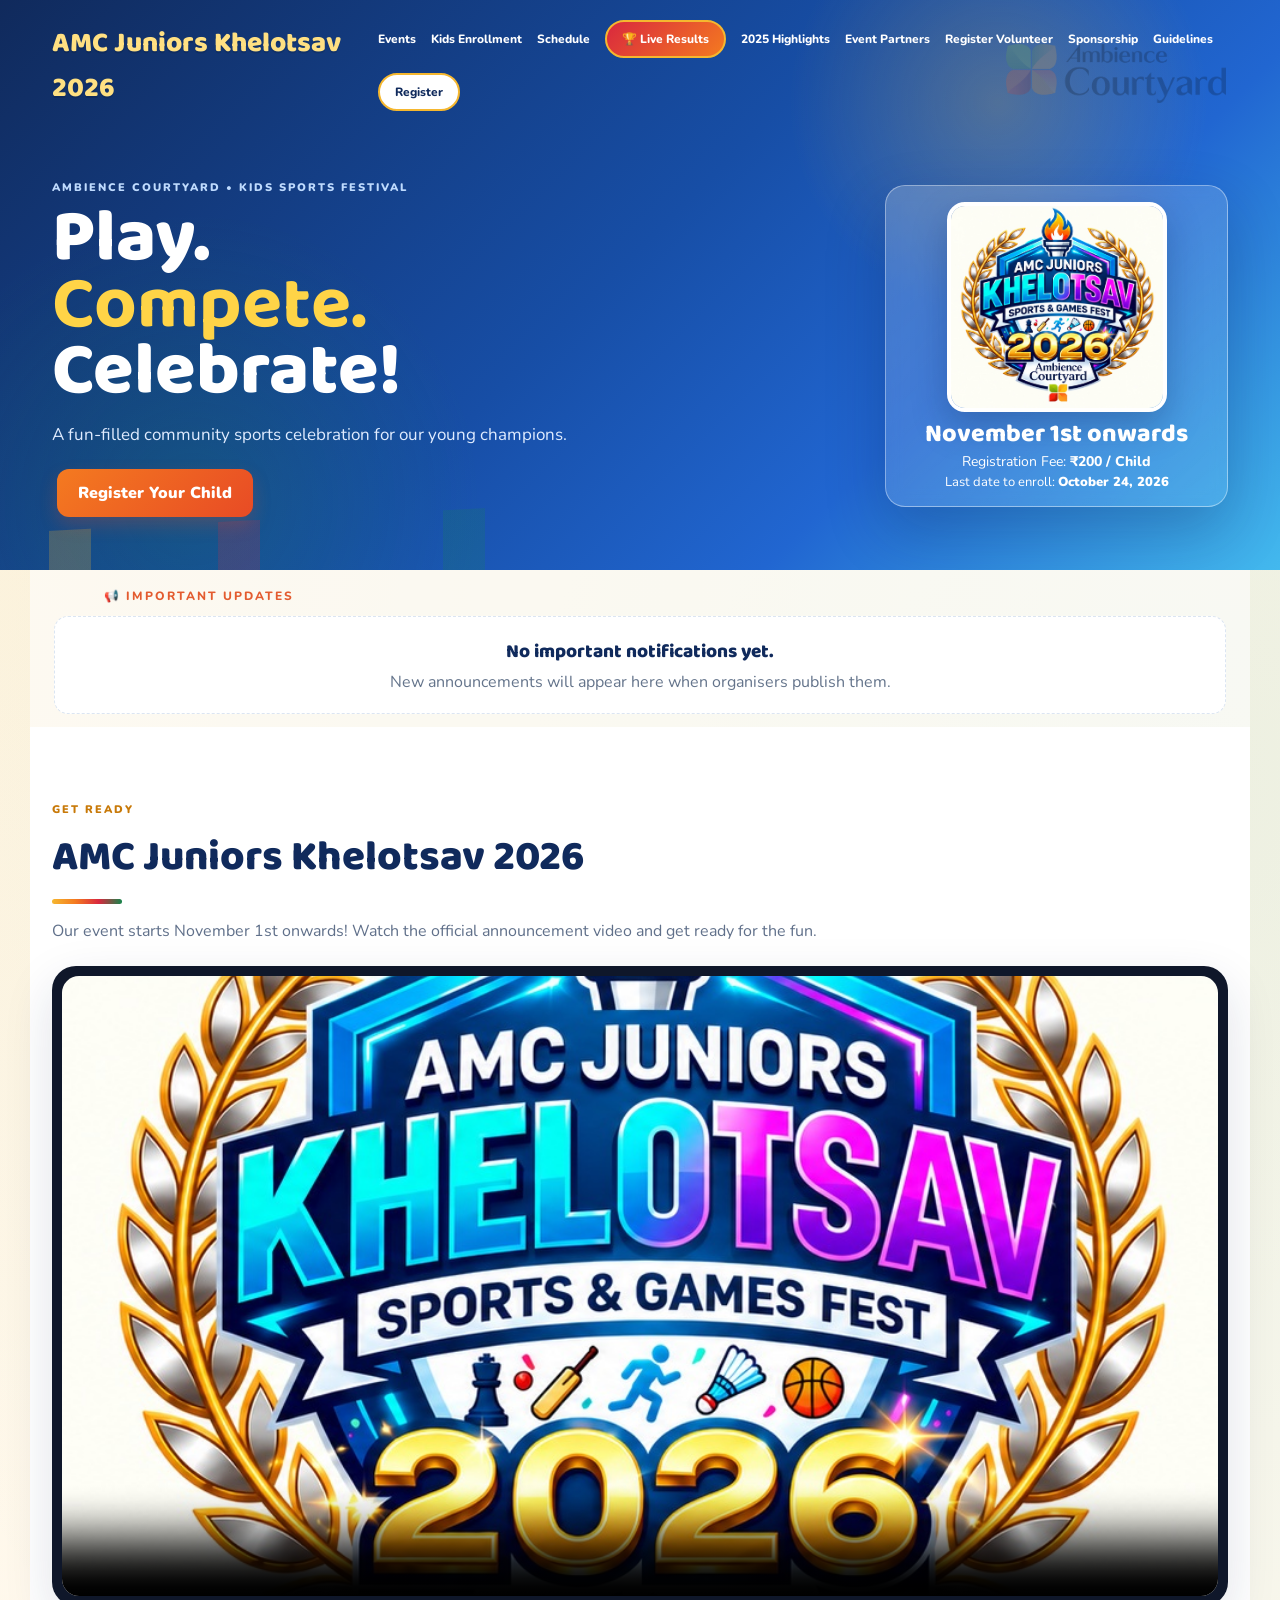
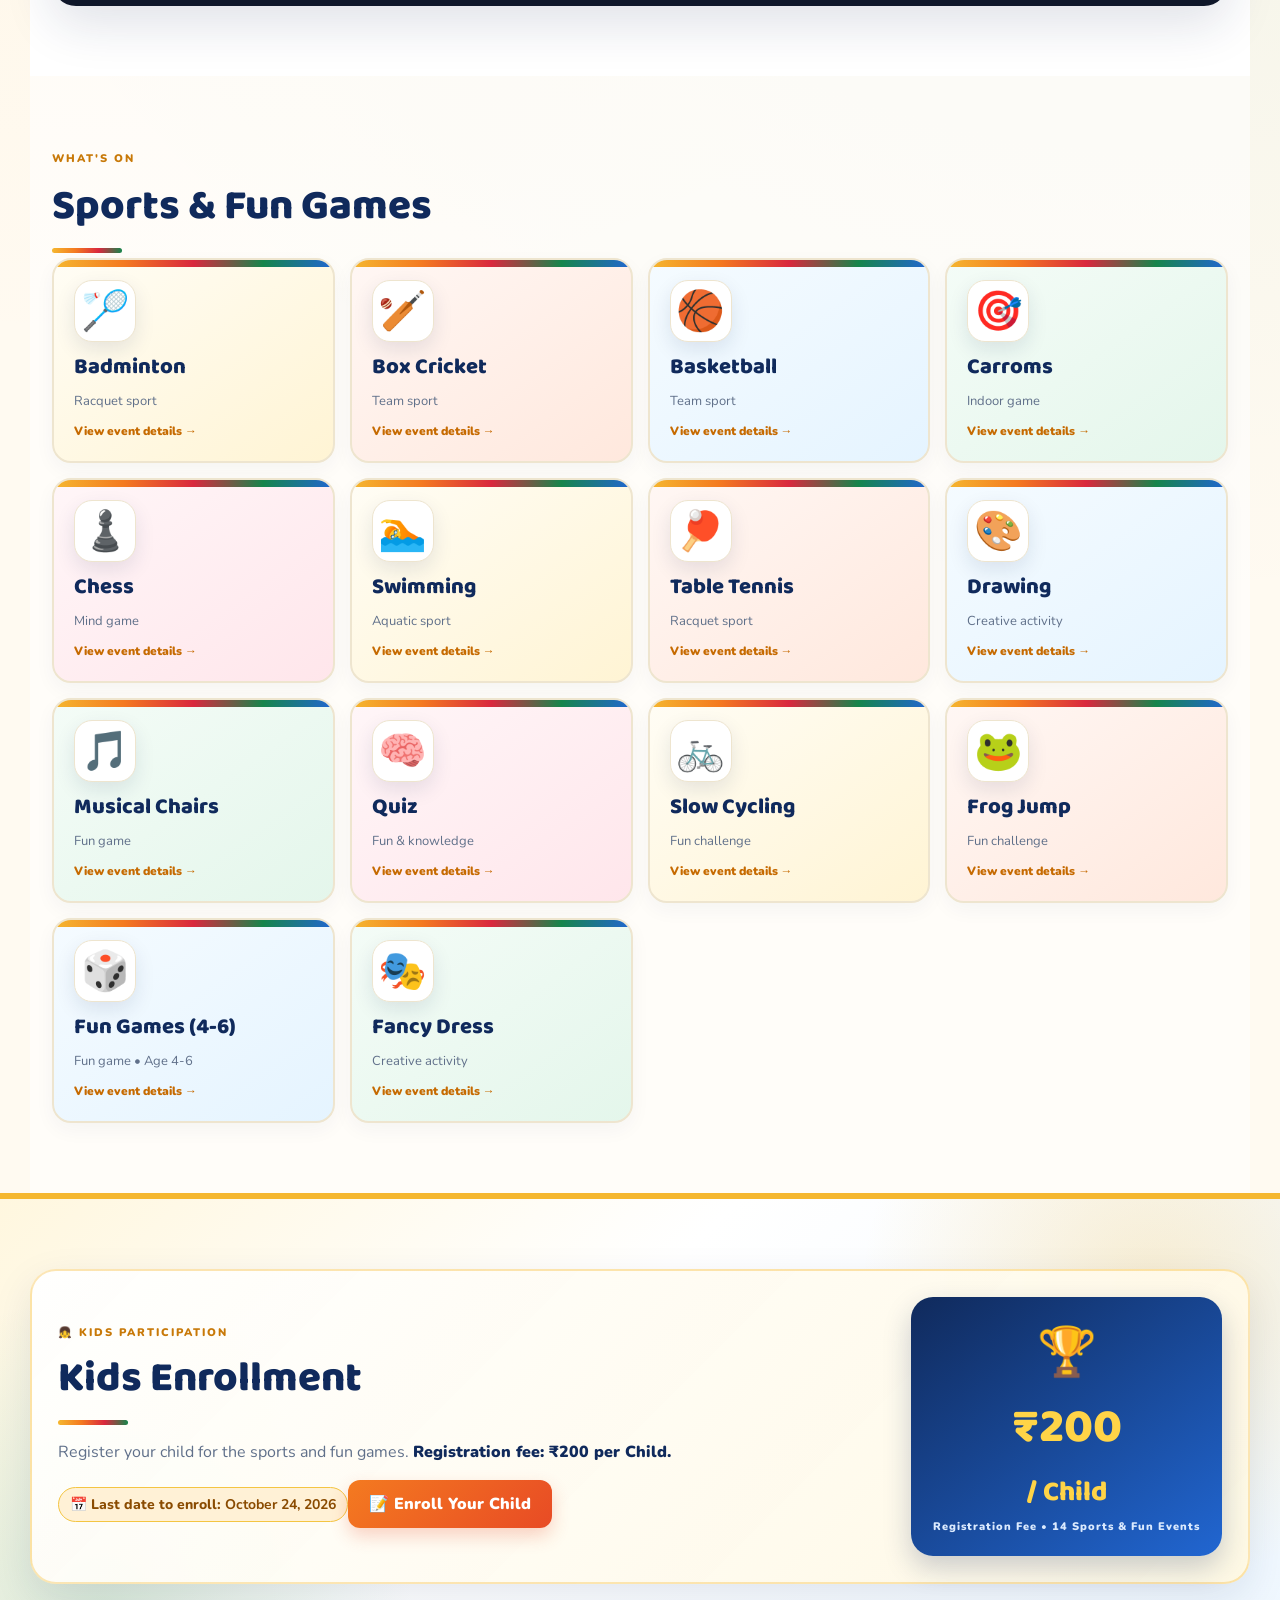
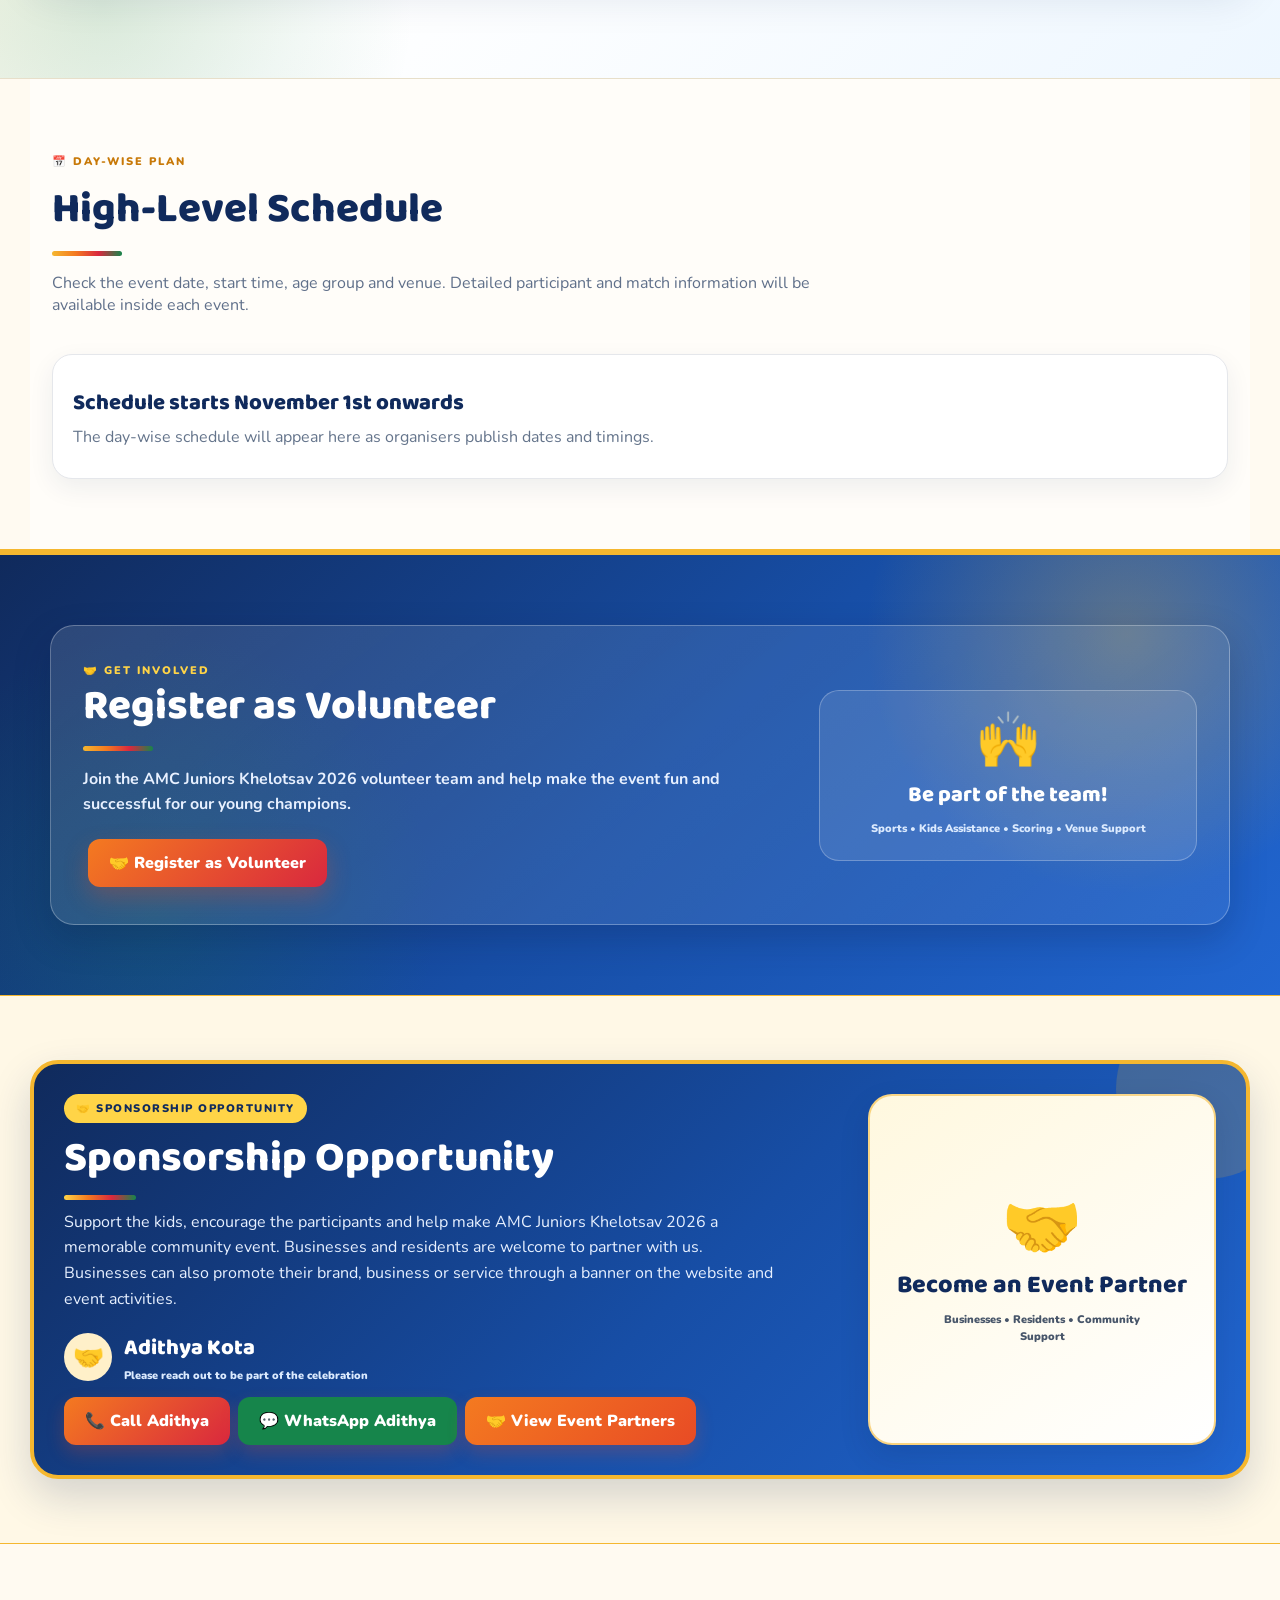
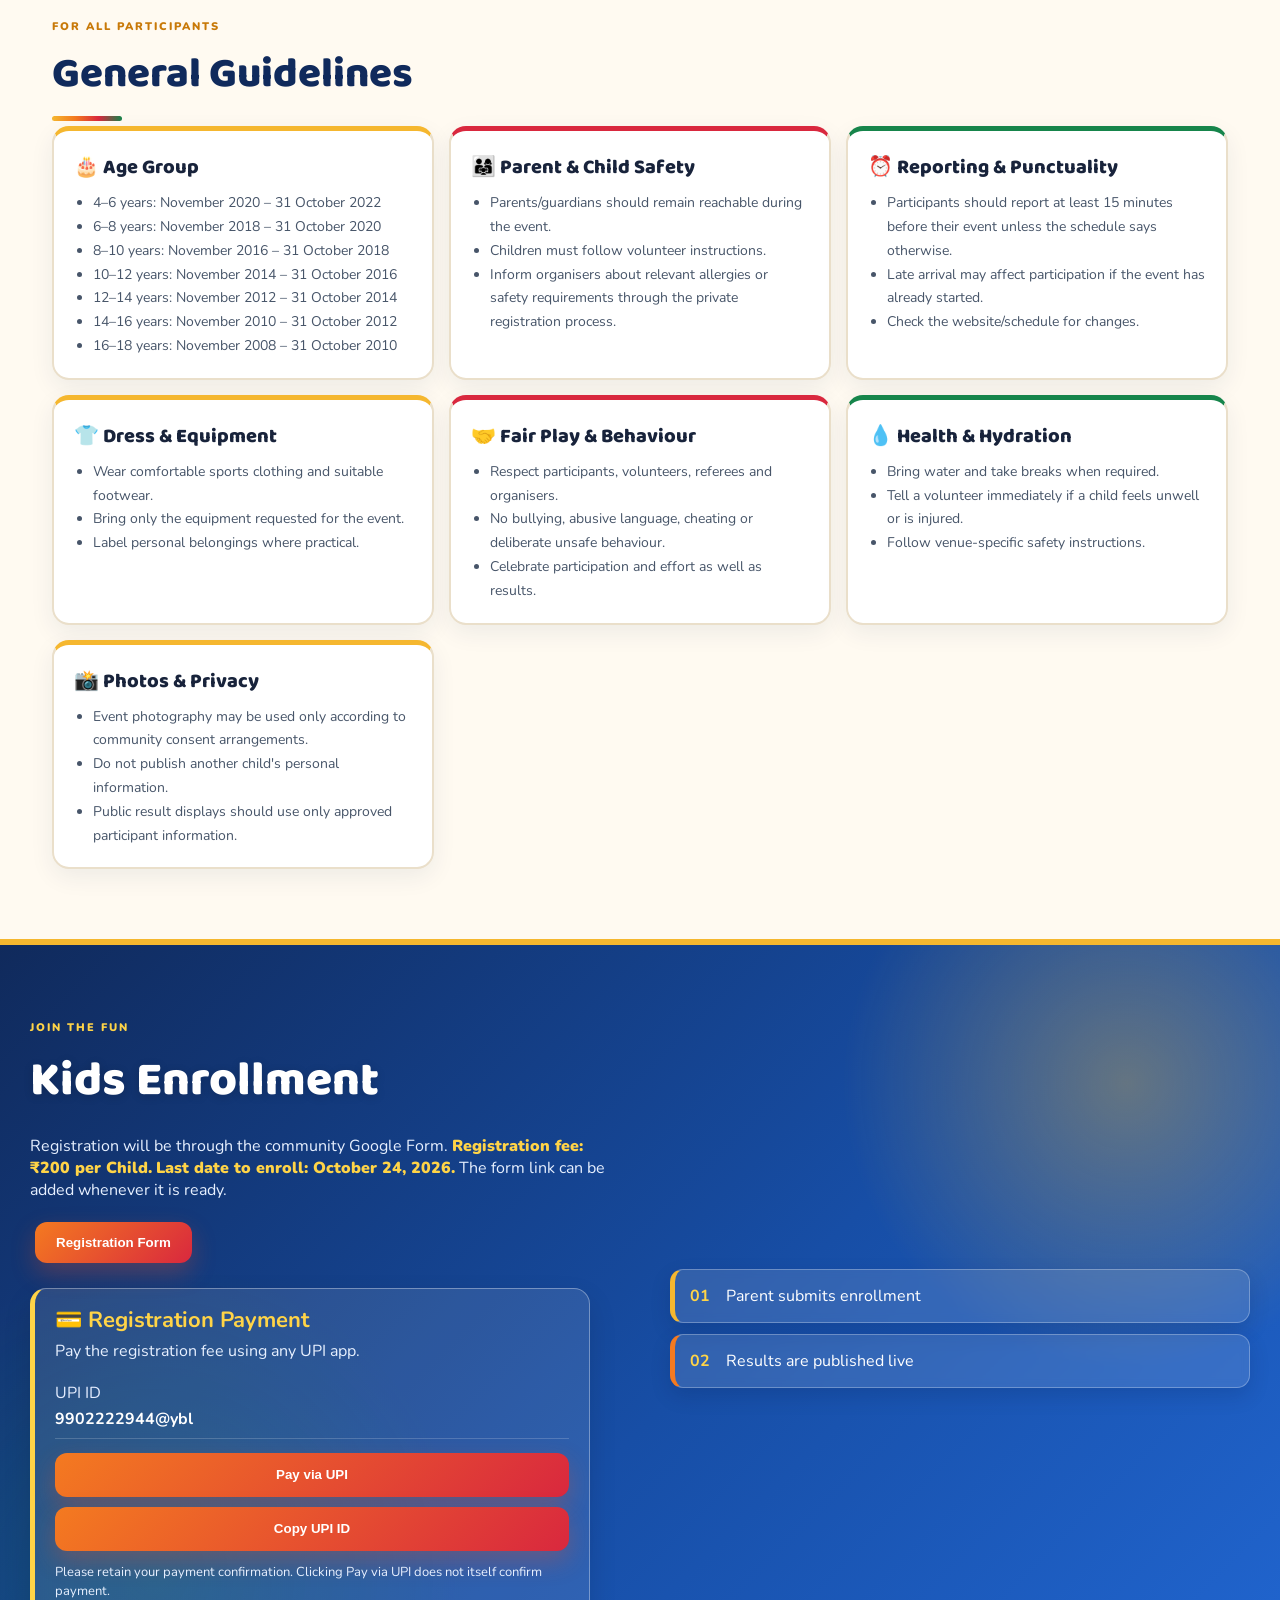
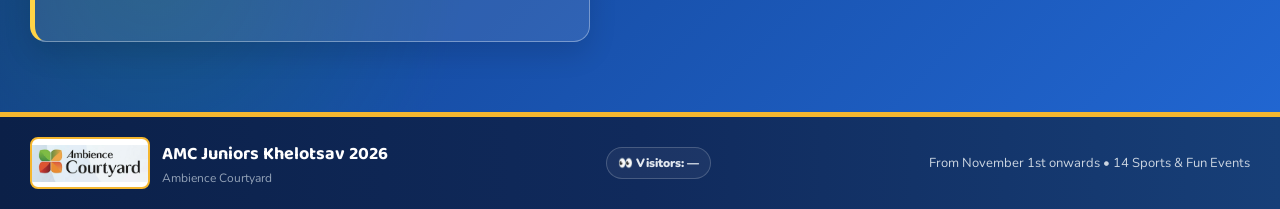
==== commit 6e484654: "pay option added" ====
--- a/index.html
+++ b/index.html
@@ -154,9 +154,11 @@
 
   if (payButton) payButton.addEventListener('click', function () {
     var fee = Number(config.registrationFee || 200);
+    // Use a minimal standard UPI intent. Let the UPI app resolve
+    // the beneficiary name from the UPI ID instead of sending a
+    // manually supplied payee name, which may not match the bank record.
     var params = new URLSearchParams({
       pa: payment.upiId,
-      pn: payment.payeeName || '',
       am: fee.toFixed(2),
       cu: payment.currency || 'INR',
       tn: payment.note || 'Registration payment'
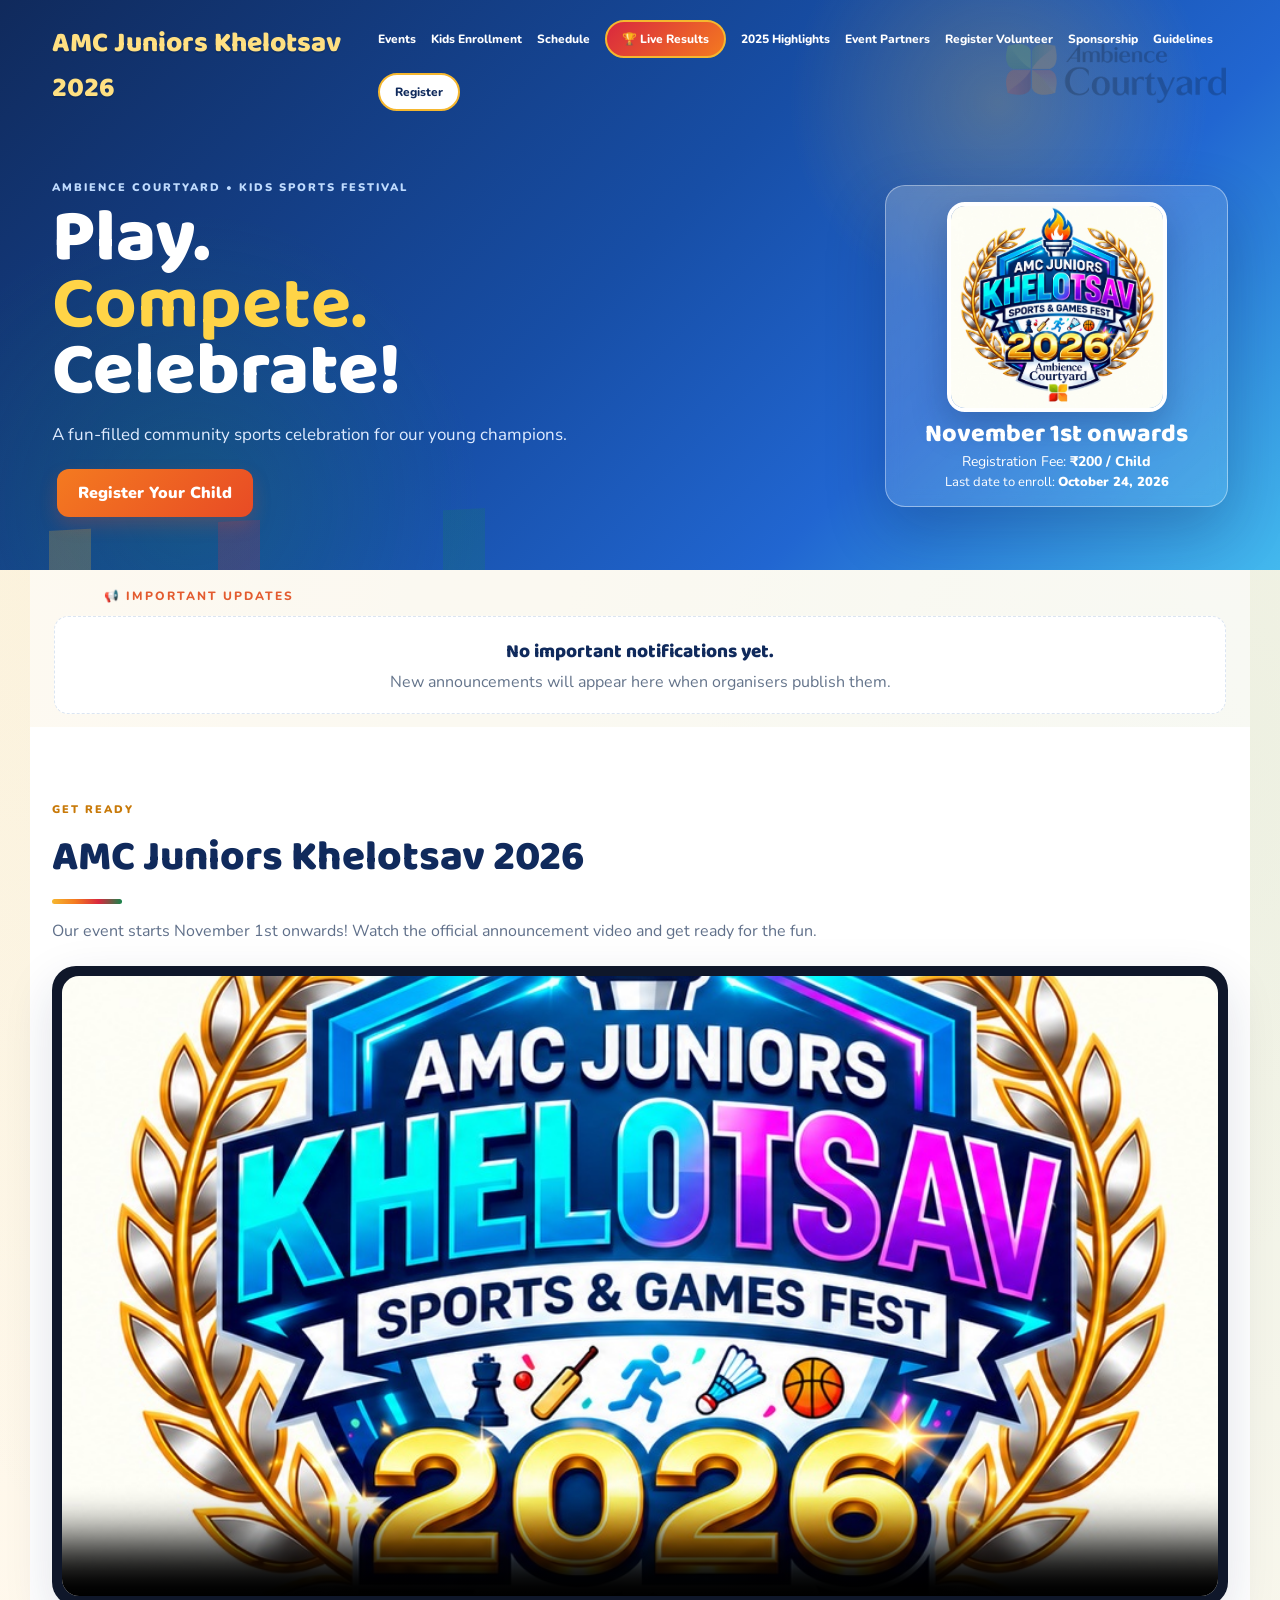
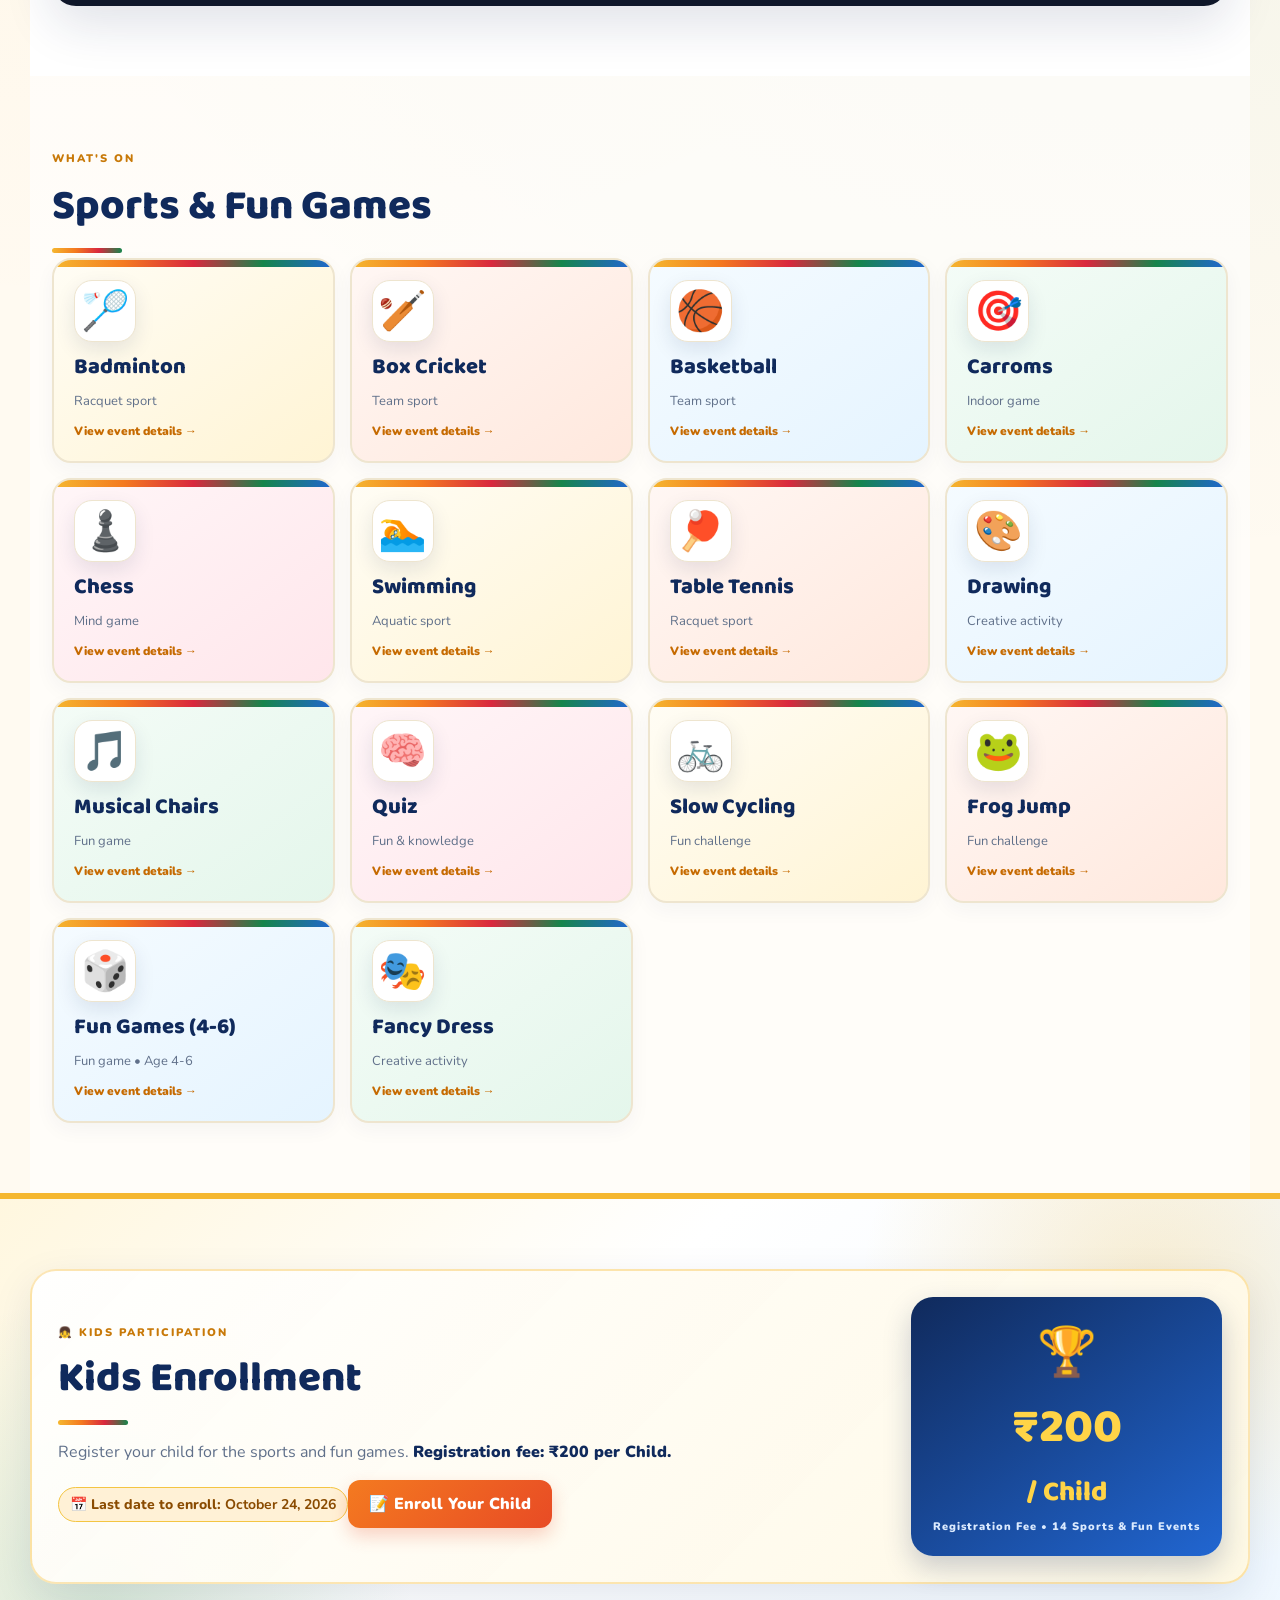
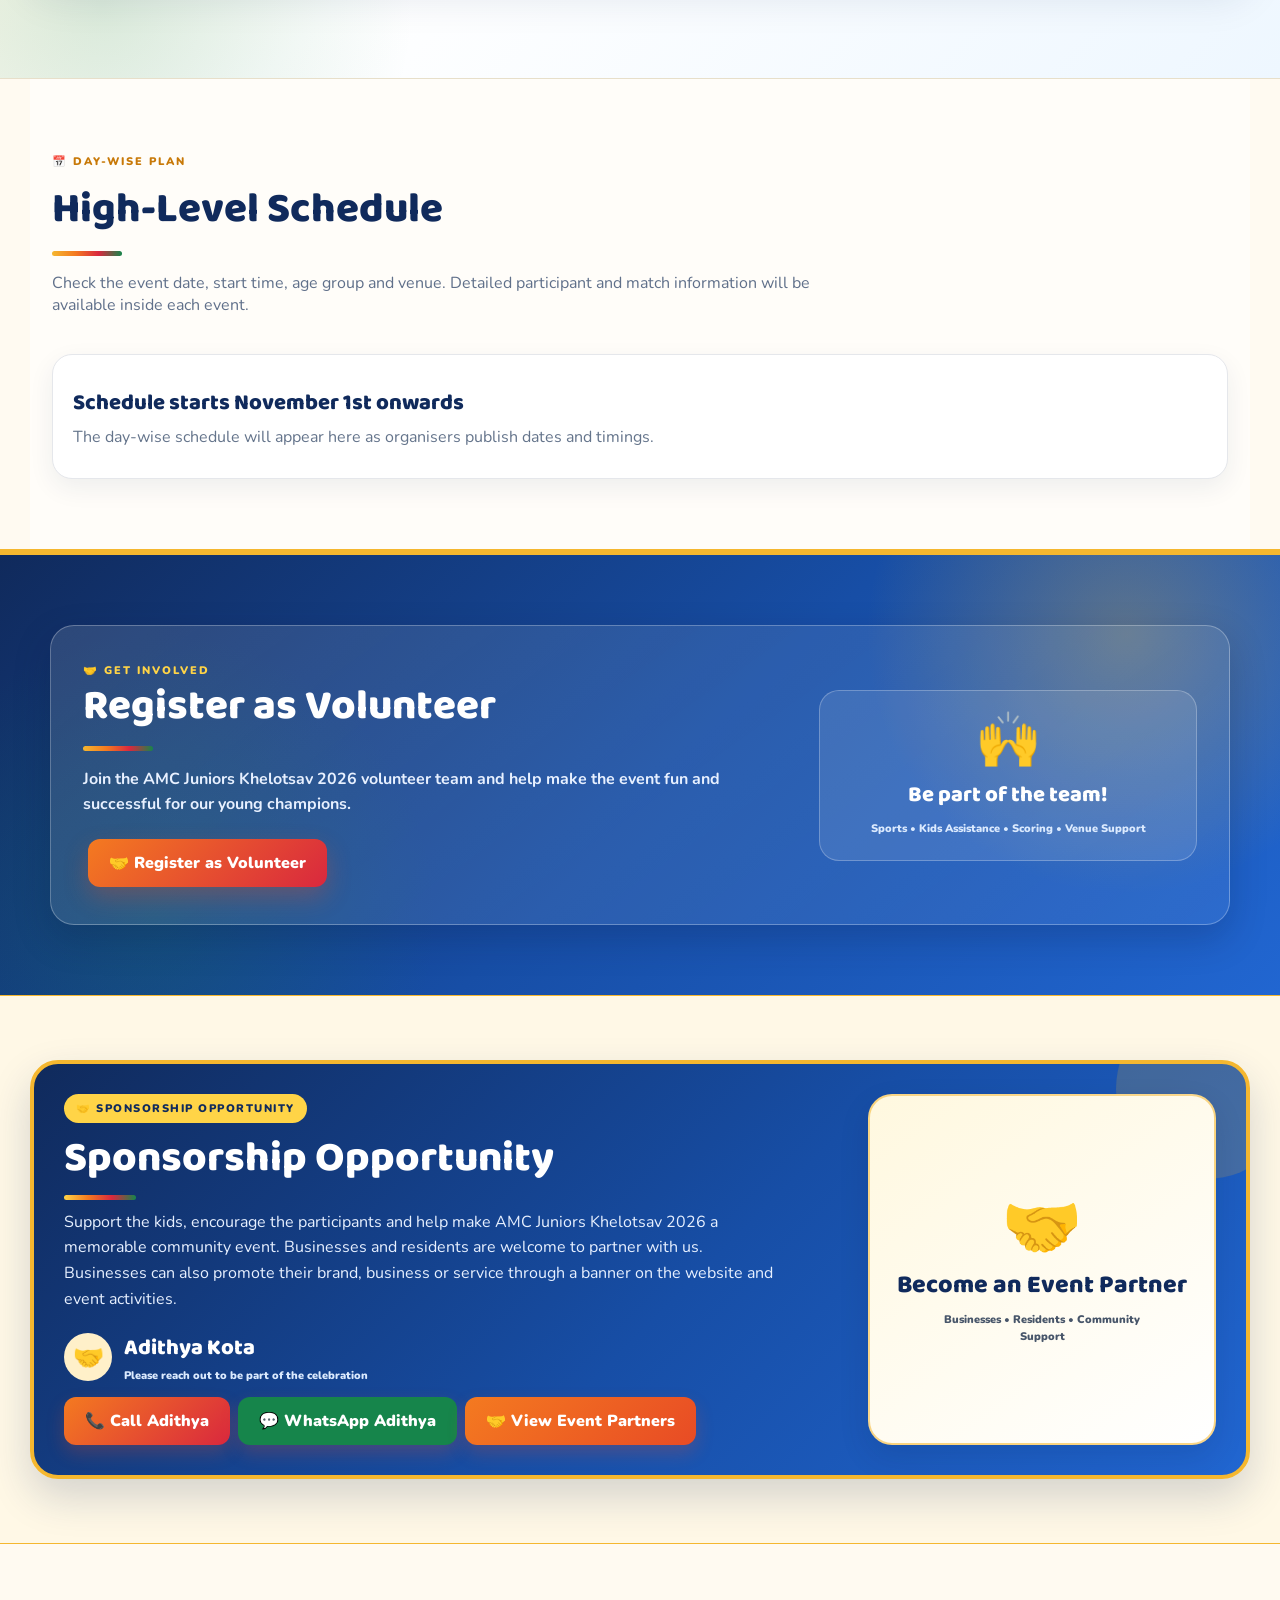
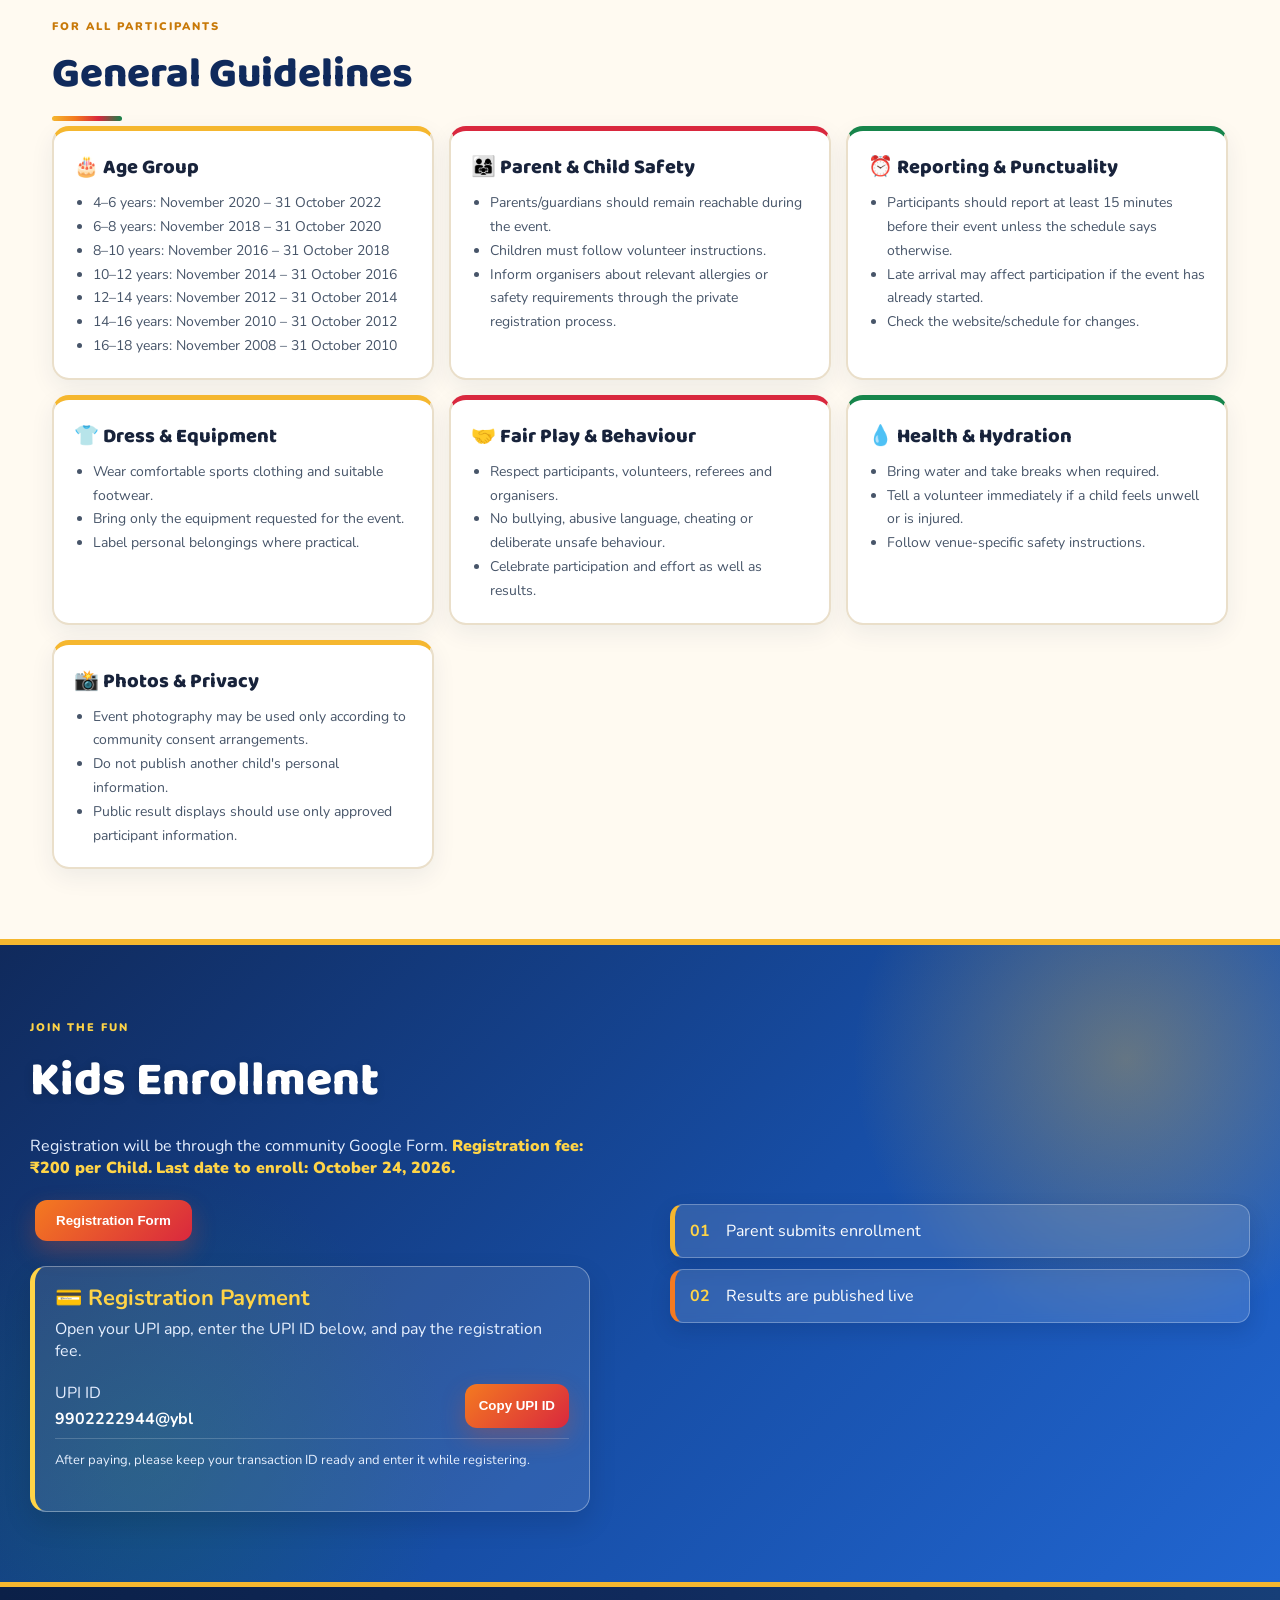
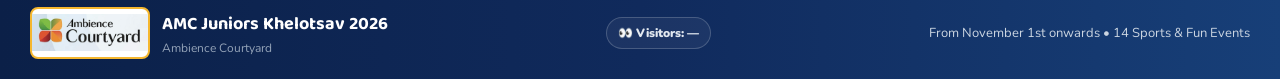
==== commit 698a594e: "remove pay by UPI" ====
--- a/index.html
+++ b/index.html
@@ -100,16 +100,17 @@
 
 
 
-<section id="register" class="register"><div><small>JOIN THE FUN</small><h2>Kids Enrollment</h2><p>Registration will be through the community Google Form. <strong class="fee-highlight-light">Registration fee: <span class="registration-fee-value"></span> per Child.</strong> <strong class="enrollment-deadline-light">Last date to enroll: <span class="enrollment-deadline-light-value"></span>.</strong> The form link can be added whenever it is ready.</p><button id="form-btn" class="btn">Registration Form</button>
+<section id="register" class="register"><div><small>JOIN THE FUN</small><h2>Kids Enrollment</h2><p>Registration will be through the community Google Form. <strong class="fee-highlight-light">Registration fee: <span class="registration-fee-value"></span> per Child.</strong> <strong class="enrollment-deadline-light">Last date to enroll: <span class="enrollment-deadline-light-value"></span>.</strong></p><button id="form-btn" class="btn">Registration Form</button>
 <div id="registration-payment" class="registration-payment" hidden>
   <h3>💳 Registration Payment</h3>
-  <p>Pay the registration fee using any UPI app.</p>
-  <div class="payment-detail"><span>UPI ID</span><strong id="payment-upi">9902222944@ybl</strong></div>
-  <div class="payment-actions">
-    <button id="pay-upi-btn" class="btn" type="button">Pay via UPI</button>
-    <button id="copy-upi-btn" class="btn payment-copy-btn" type="button">Copy UPI ID</button>
+  <p>Open your UPI app, enter the UPI ID below, and pay the registration fee.</p>
+  <div class="payment-upi-row">
+    <div class="payment-detail"><span>UPI ID</span><strong id="payment-upi">9902222944@ybl</strong></div>
+    <div class="payment-actions payment-actions-single">
+      <button id="copy-upi-btn" class="btn payment-copy-btn" type="button">Copy UPI ID</button>
+    </div>
   </div>
-  <p class="payment-note">Please retain your payment confirmation. Clicking Pay via UPI does not itself confirm payment.</p>
+  <p class="payment-note">After paying, please keep your transaction ID ready and enter it while registering.</p>
   <span id="payment-copy-status" class="payment-copy-status" role="status" aria-live="polite"></span>
 </div>
 </div><div class="steps"><div><b>01</b> Parent submits enrollment</div><div><b>02</b> Results are published live</div></div></section>
@@ -147,24 +148,9 @@
 
   section.hidden = false;
   var upi = document.getElementById('payment-upi');
-  var payButton = document.getElementById('pay-upi-btn');
   var copyButton = document.getElementById('copy-upi-btn');
   var status = document.getElementById('payment-copy-status');
   if (upi) upi.textContent = payment.upiId;
-
-  if (payButton) payButton.addEventListener('click', function () {
-    var fee = Number(config.registrationFee || 200);
-    // Use a minimal standard UPI intent. Let the UPI app resolve
-    // the beneficiary name from the UPI ID instead of sending a
-    // manually supplied payee name, which may not match the bank record.
-    var params = new URLSearchParams({
-      pa: payment.upiId,
-      am: fee.toFixed(2),
-      cu: payment.currency || 'INR',
-      tn: payment.note || 'Registration payment'
-    });
-    window.location.href = 'upi://pay?' + params.toString();
-  });
 
   if (copyButton) copyButton.addEventListener('click', async function () {
     try {
--- a/style.css
+++ b/style.css
@@ -2175,3 +2175,60 @@
     letter-spacing: 0 !important;
   }
 }
+
+
+/* Registration payment: single manual UPI option */
+.registration-payment .payment-actions-single { display: grid; grid-template-columns: minmax(0, 1fr); }
+.registration-payment .payment-actions-single .btn { width: 100%; }
+
+
+/* Keep UPI ID and Copy UPI ID button in one compact row, including on mobile. */
+.registration-payment .payment-upi-row{display:grid;grid-template-columns:minmax(0,1fr) auto;align-items:center;gap:12px;min-width:0;border-bottom:1px solid rgba(255,255,255,.18);padding:8px 0}
+.registration-payment .payment-upi-row .payment-detail{display:flex;flex-direction:column;justify-content:center;gap:4px;min-width:0;padding:0;border:0;overflow-wrap:anywhere}
+.registration-payment .payment-upi-row .payment-detail strong{display:block;text-align:left;margin:0;min-width:0;overflow-wrap:anywhere;word-break:break-word}
+.registration-payment .payment-upi-row .payment-actions-single{display:flex;justify-content:flex-end;align-items:center;margin:0;min-width:0;justify-self:end;width:100%}
+.registration-payment .payment-upi-row .payment-copy-btn{width:auto;min-width:112px;white-space:nowrap;padding:10px 14px;margin-left:auto}
+@media(max-width:600px){
+  .registration-payment .payment-upi-row{grid-template-columns:minmax(0,1fr) auto;gap:8px}
+  .registration-payment .payment-upi-row .payment-detail span{font-size:13px}
+  .registration-payment .payment-upi-row .payment-detail strong#payment-upi{font-size:clamp(11px,3.2vw,13px)!important;line-height:1.25!important;overflow-wrap:anywhere;word-break:break-word}
+  .registration-payment .payment-upi-row .payment-actions-single{justify-self:end;justify-content:flex-end}
+  .registration-payment .payment-upi-row .payment-copy-btn{min-width:100px;max-width:124px;padding:10px 11px!important;font-size:12px!important;white-space:nowrap!important;margin-left:auto}
+}
+
+
+/* Final override: pin Copy UPI ID to the far-right edge on mobile. */
+.registration-payment .payment-upi-row {
+  display: grid !important;
+  grid-template-columns: minmax(0, 1fr) auto !important;
+  align-items: center !important;
+}
+.registration-payment .payment-upi-row .payment-actions-single {
+  display: flex !important;
+  width: auto !important;
+  justify-self: end !important;
+  justify-content: flex-end !important;
+  margin: 0 !important;
+}
+.registration-payment .payment-upi-row .payment-actions-single .payment-copy-btn {
+  width: auto !important;
+  min-width: 100px !important;
+  max-width: 124px !important;
+  margin: 0 !important;
+  white-space: nowrap !important;
+}
+
+
+/* Compact the extra bottom space in the registration payment card on mobile. */
+@media (max-width: 600px) {
+  section#register.register .registration-payment {
+    padding-bottom: 8px !important;
+  }
+  section#register.register .registration-payment .payment-note {
+    margin-bottom: 0 !important;
+  }
+  section#register.register .registration-payment .payment-copy-status {
+    min-height: 0 !important;
+    margin-bottom: 0 !important;
+  }
+}
